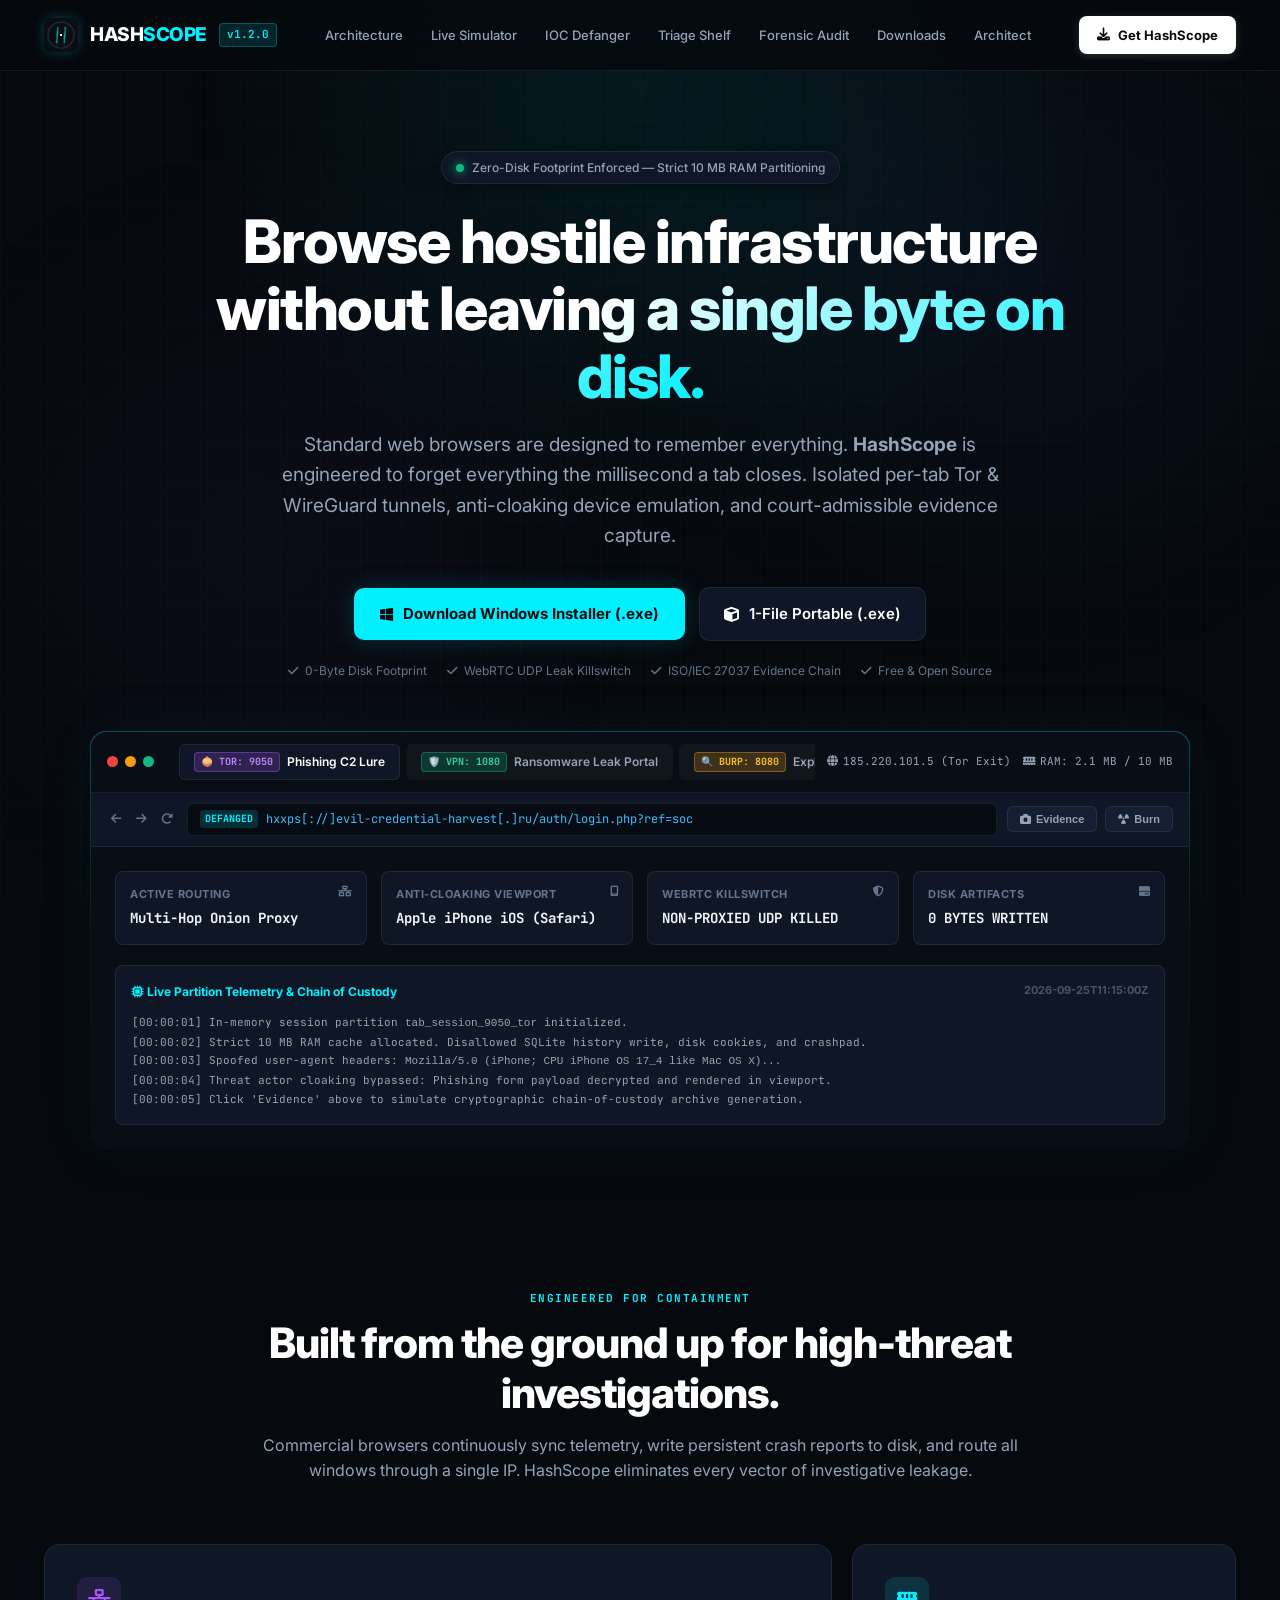
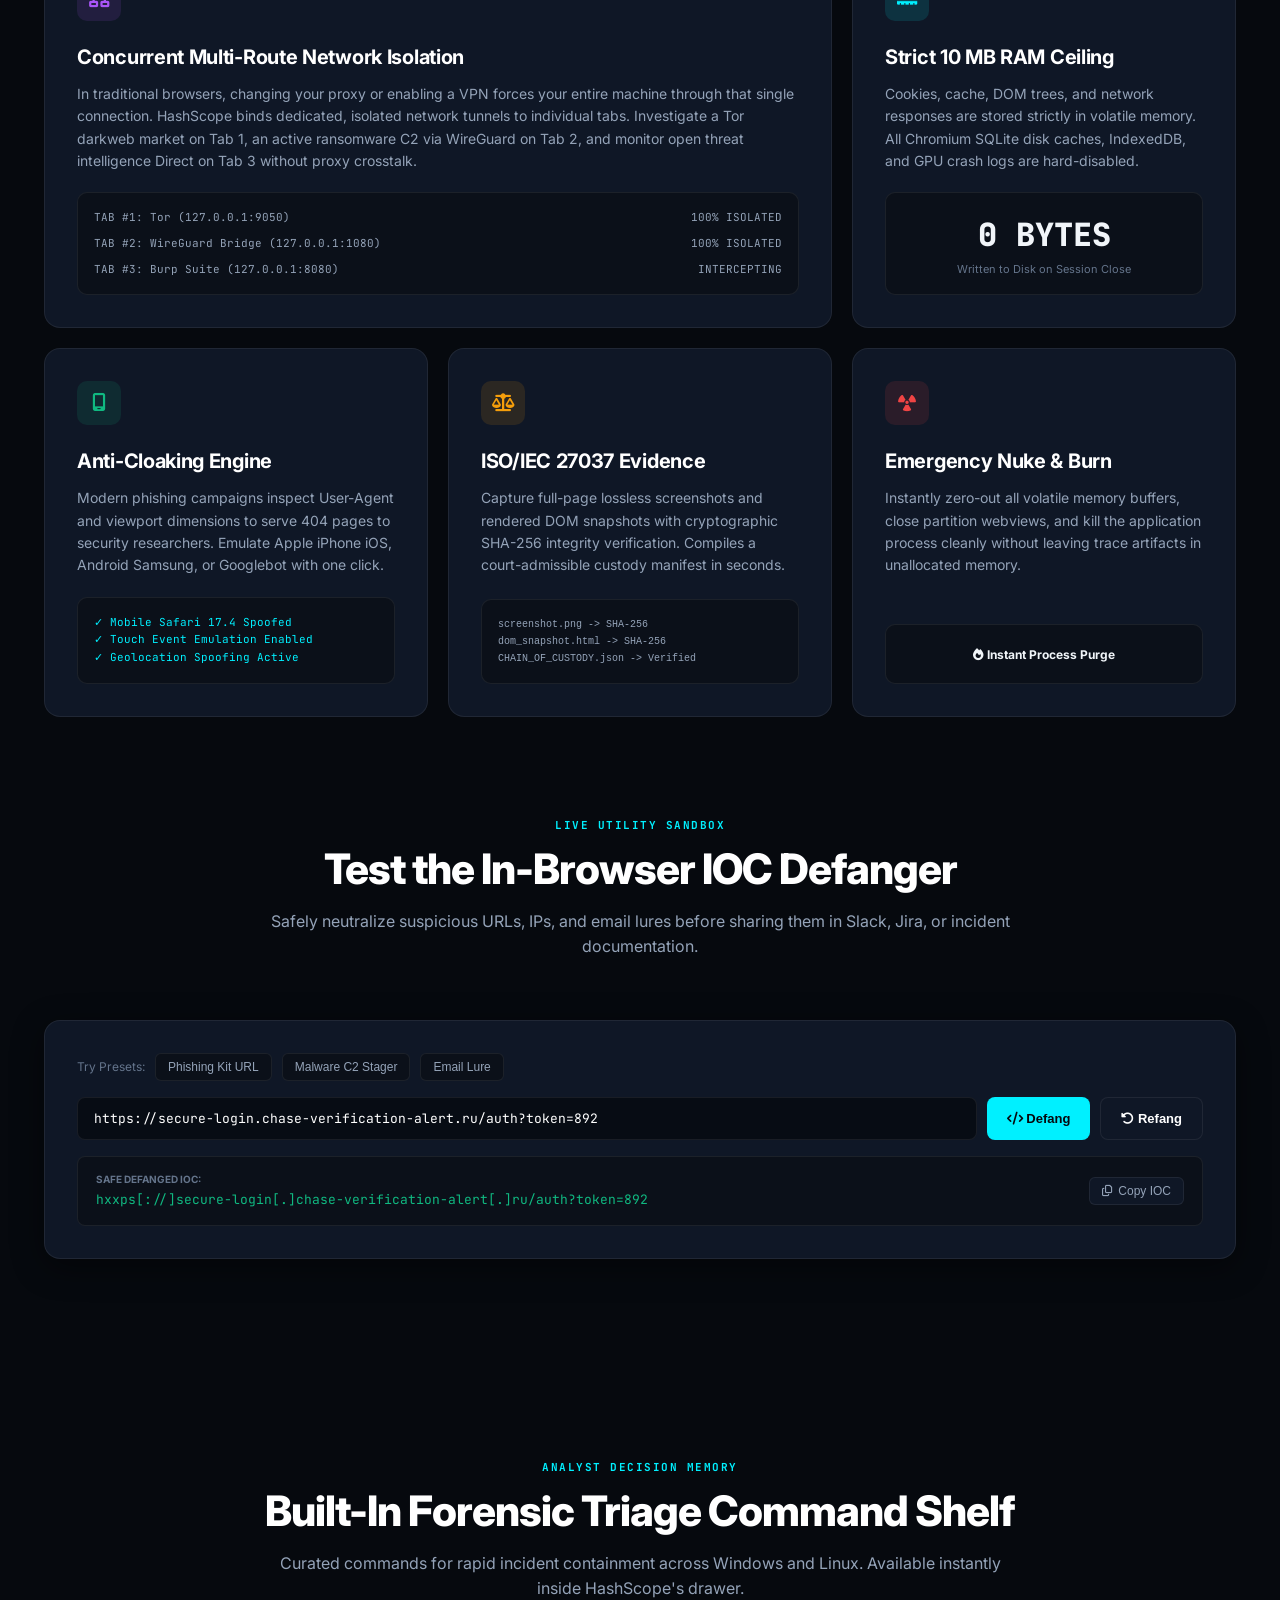
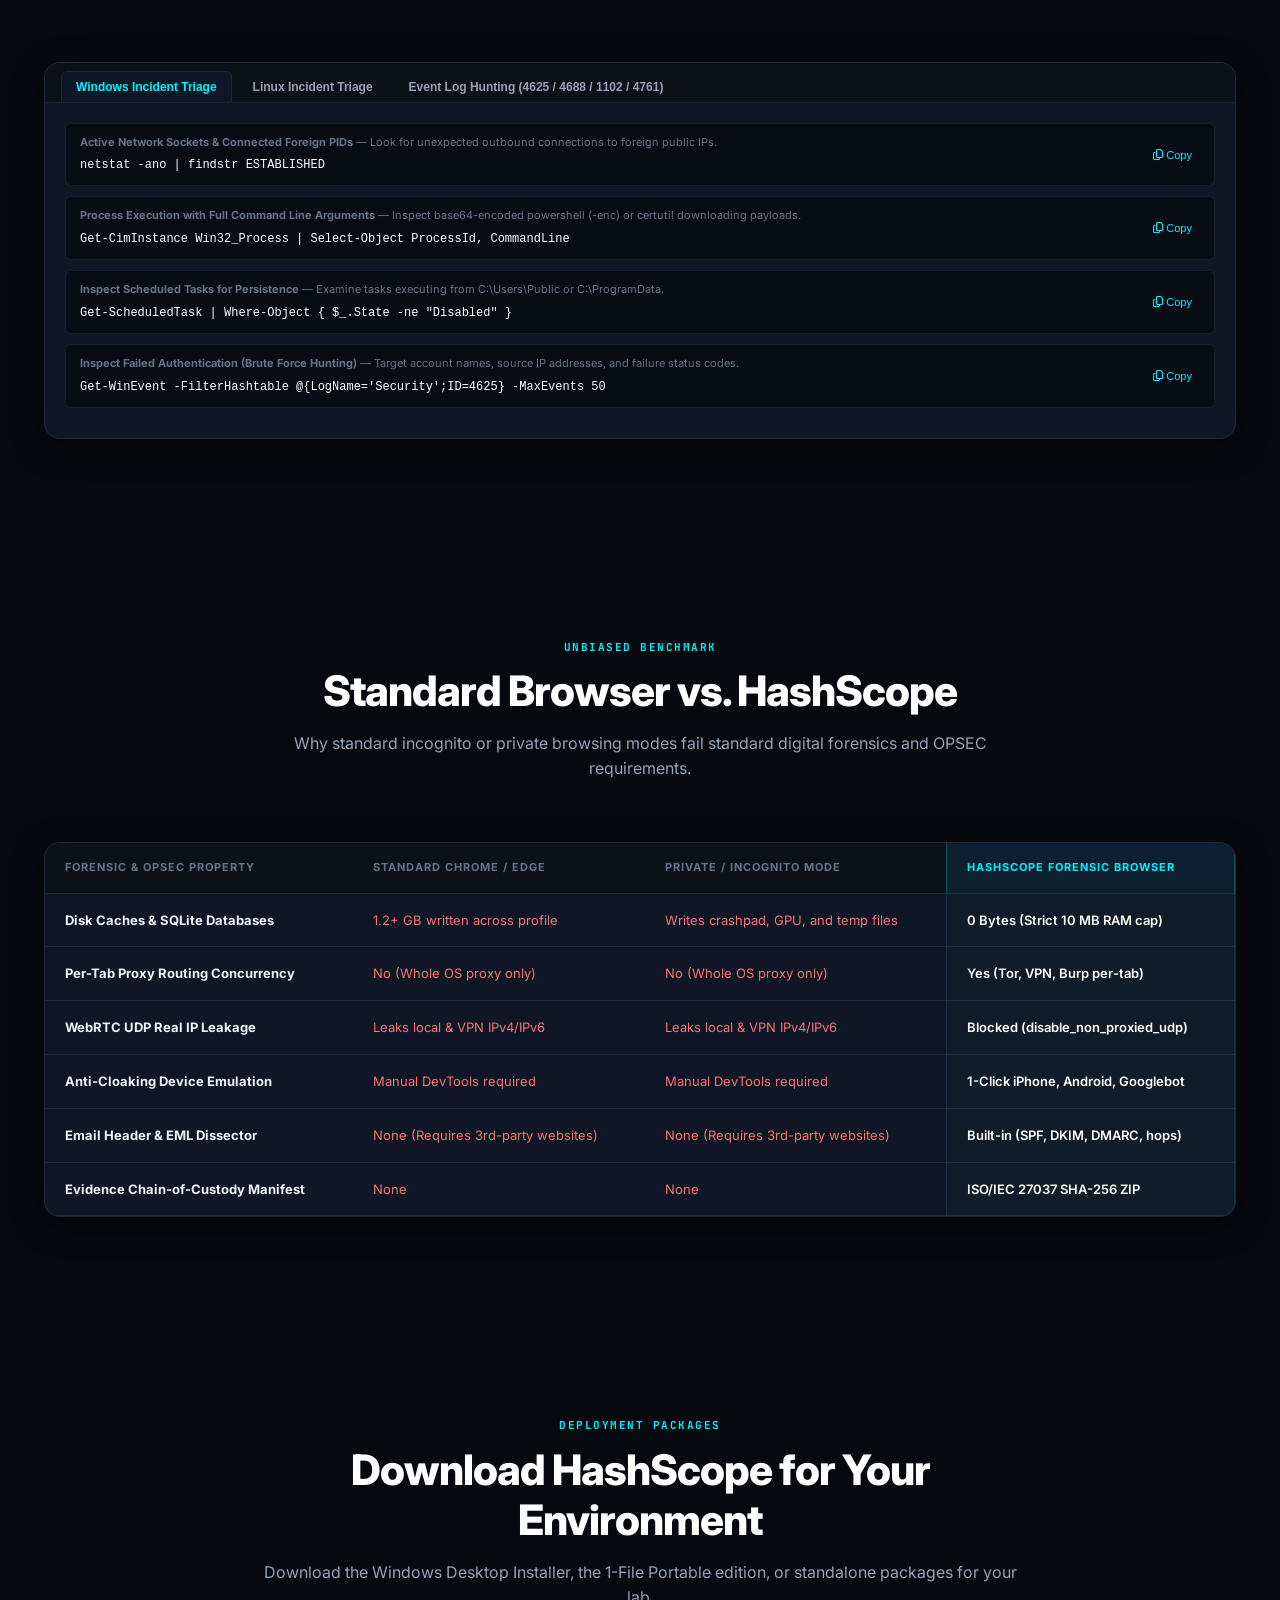
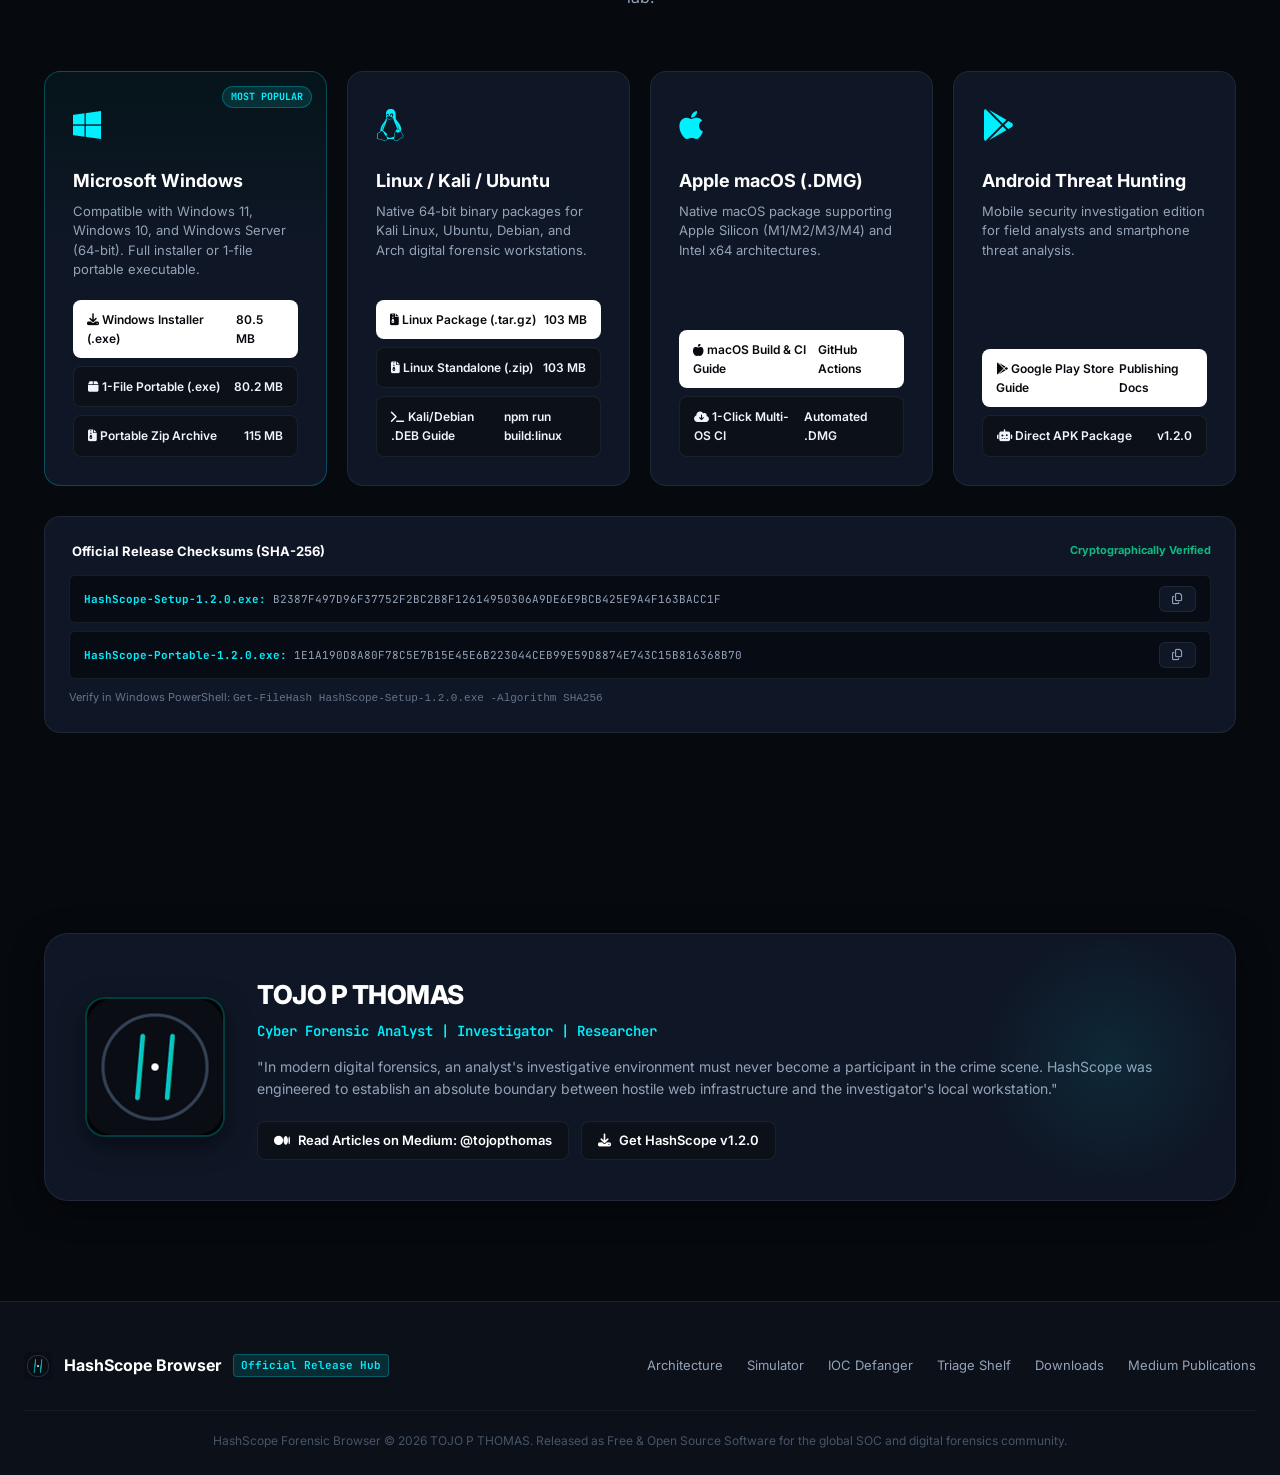
==== index.html @ f2cfd641 "Deploy HashScope Official Website" ====
<!DOCTYPE html>
<html lang="en">
<head>
  <meta charset="UTF-8">
  <meta name="viewport" content="width=device-width, initial-scale=1.0">
  <title>HashScope | Ephemeral, Per-Tab Isolated Threat Hunting Browser</title>
  <meta name="description" content="HashScope is a zero-trace, per-tab isolated forensic web browser engineered for SOC threat hunters, incident responders, and cyber analysts. Architected by TOJO P THOMAS.">
  <link rel="icon" type="image/x-icon" href="assets/logo.ico">
  <link rel="stylesheet" href="style.css">
  <link rel="stylesheet" href="https://cdnjs.cloudflare.com/ajax/libs/font-awesome/6.5.1/css/all.min.css">
  <link rel="preconnect" href="https://fonts.googleapis.com">
  <link rel="preconnect" href="https://fonts.gstatic.com" crossorigin>
  <link href="https://fonts.googleapis.com/css2?family=Inter:wght@400;500;600;700;800;900&family=JetBrains+Mono:wght@400;500;700&display=swap" rel="stylesheet">
</head>
<body>

  <!-- Ambient Cyber Backdrop Elements -->
  <div class="ambient-glow"></div>
  <div class="grid-overlay"></div>

  <!-- ================= TOP NAVIGATION ================= -->
  <header class="site-nav">
    <div class="nav-container">
      <a href="#" class="brand-wrapper">
        <img src="assets/logo.png" alt="HashScope Logo" class="brand-logo-img">
        <span class="brand-name">HASH<span>SCOPE</span></span>
        <span class="brand-badge">v1.2.0</span>
      </a>

      <nav class="nav-links">
        <a href="#architecture">Architecture</a>
        <a href="#simulator">Live Simulator</a>
        <a href="#sandbox">IOC Defanger</a>
        <a href="#triage">Triage Shelf</a>
        <a href="#comparison">Forensic Audit</a>
        <a href="#download">Downloads</a>
        <a href="#creator">Architect</a>
      </nav>

      <div class="nav-actions">
        <a href="#download" class="btn-nav-download">
          <i class="fa-solid fa-download"></i> Get HashScope
        </a>
      </div>
    </div>
  </header>

  <main>
    <!-- ================= HERO SECTION ================= -->
    <section class="hero">
      <div class="hero-pill">
        <span class="pulse-dot"></span>
        <span>Zero-Disk Footprint Enforced — Strict 10 MB RAM Partitioning</span>
      </div>

      <h1 class="hero-title">
        Browse hostile infrastructure <br>
        <span class="gradient-text">without leaving a single byte on disk.</span>
      </h1>

      <p class="hero-desc">
        Standard web browsers are designed to remember everything. <strong>HashScope</strong> is engineered to forget everything the millisecond a tab closes. Isolated per-tab Tor & WireGuard tunnels, anti-cloaking device emulation, and court-admissible evidence capture.
      </p>

      <div class="hero-cta-group">
        <a href="downloads/HashScope-Setup-1.2.0.exe" class="btn-hero-primary">
          <i class="fa-brands fa-windows"></i> Download Windows Installer (.exe)
        </a>
        <a href="downloads/HashScope-Portable-1.2.0.exe" class="btn-hero-secondary">
          <i class="fa-solid fa-cube"></i> 1-File Portable (.exe)
        </a>
      </div>

      <div class="hero-trust-row">
        <div class="hero-trust-item"><i class="fa-solid fa-check text-cyan"></i> 0-Byte Disk Footprint</div>
        <div class="hero-trust-item"><i class="fa-solid fa-check text-cyan"></i> WebRTC UDP Leak Killswitch</div>
        <div class="hero-trust-item"><i class="fa-solid fa-check text-cyan"></i> ISO/IEC 27037 Evidence Chain</div>
        <div class="hero-trust-item"><i class="fa-solid fa-check text-cyan"></i> Free & Open Source</div>
      </div>

      <!-- ================= LIVE INTERACTIVE BROWSER STAGE ================= -->
      <div class="browser-stage-wrapper" id="simulator">
        <div class="browser-mock">
          <!-- Window Title Bar -->
          <div class="mock-titlebar">
            <div class="mock-window-controls">
              <span class="m-dot red"></span>
              <span class="m-dot yellow"></span>
              <span class="m-dot green"></span>
            </div>

            <!-- Tab Switcher Strip -->
            <div class="mock-tabs" id="mockTabStrip">
              <div class="mock-tab active" data-tab="tab-tor">
                <span class="mock-tab-badge tor">🧅 TOR: 9050</span>
                <span>Phishing C2 Lure</span>
              </div>
              <div class="mock-tab" data-tab="tab-vpn">
                <span class="mock-tab-badge vpn">🛡️ VPN: 1080</span>
                <span>Ransomware Leak Portal</span>
              </div>
              <div class="mock-tab" data-tab="tab-burp">
                <span class="mock-tab-badge burp">🔍 BURP: 8080</span>
                <span>Exploit Kit Intercept</span>
              </div>
              <div class="mock-tab" data-tab="tab-direct">
                <span class="mock-tab-badge direct">⚡ DIRECT</span>
                <span>OSINT Triangulation</span>
              </div>
            </div>

            <!-- Header Telemetry Indicators -->
            <div class="mock-telemetry">
              <span class="telemetry-item" id="mockIpDisplay"><i class="fa-solid fa-globe text-cyan"></i> 185.220.101.5 (Tor Exit)</span>
              <span class="telemetry-item"><i class="fa-solid fa-memory text-emerald"></i> RAM: 2.1 MB / 10 MB</span>
            </div>
          </div>

          <!-- Omnibar & Forensic Controls -->
          <div class="mock-omnibar-row">
            <div style="display:flex; gap:6px;">
              <button class="mock-nav-btn"><i class="fa-solid fa-arrow-left"></i></button>
              <button class="mock-nav-btn"><i class="fa-solid fa-arrow-right"></i></button>
              <button class="mock-nav-btn"><i class="fa-solid fa-rotate-right"></i></button>
            </div>

            <div class="mock-omnibar">
              <span class="mock-defang-tag" id="mockDefangBadge">DEFANGED</span>
              <span class="mock-url-text" id="mockOmnibarUrl">hxxps[://]evil-credential-harvest[.]ru/auth/login.php?ref=soc</span>
            </div>

            <div class="mock-actions">
              <button class="btn-mock-action" id="btnSimulateEvidence">
                <i class="fa-solid fa-camera text-cyan"></i> Evidence
              </button>
              <button class="btn-mock-action text-red">
                <i class="fa-solid fa-radiation"></i> Burn
              </button>
            </div>
          </div>

          <!-- Viewport Area -->
          <div class="mock-viewport">
            <div class="mock-grid-status">
              <div class="mock-status-box">
                <div class="mock-status-label"><span>Active Routing</span><i class="fa-solid fa-network-wired text-cyan"></i></div>
                <div class="mock-status-val text-purple" id="mockRouteVal">Multi-Hop Onion Proxy</div>
              </div>
              <div class="mock-status-box">
                <div class="mock-status-label"><span>Anti-Cloaking Viewport</span><i class="fa-solid fa-mobile-screen text-cyan"></i></div>
                <div class="mock-status-val text-cyan" id="mockUaVal">Apple iPhone iOS (Safari)</div>
              </div>
              <div class="mock-status-box">
                <div class="mock-status-label"><span>WebRTC Killswitch</span><i class="fa-solid fa-shield-halved text-emerald"></i></div>
                <div class="mock-status-val text-emerald">NON-PROXIED UDP KILLED</div>
              </div>
              <div class="mock-status-box">
                <div class="mock-status-label"><span>Disk Artifacts</span><i class="fa-solid fa-hard-drive text-emerald"></i></div>
                <div class="mock-status-val text-emerald">0 BYTES WRITTEN</div>
              </div>
            </div>

            <!-- Dynamic Investigation Intel Preview -->
            <div class="mock-intel-shelf">
              <div class="mock-intel-header">
                <span><i class="fa-solid fa-microchip"></i> Live Partition Telemetry & Chain of Custody</span>
                <span class="mono" style="font-size:11px; color:var(--text-dim);" id="mockTimestampUtc">2026-09-25T11:15:00Z</span>
              </div>
              <div class="mock-intel-log" id="mockIntelLog">
                [00:00:01] In-memory session partition <code>tab_session_9050_tor</code> initialized.<br>
                [00:00:02] Strict 10 MB RAM cache allocated. Disallowed SQLite history write, disk cookies, and crashpad.<br>
                [00:00:03] Spoofed user-agent headers: <code>Mozilla/5.0 (iPhone; CPU iPhone OS 17_4 like Mac OS X)...</code><br>
                [00:00:04] Threat actor cloaking bypassed: Phishing form payload decrypted and rendered in viewport.<br>
                [00:00:05] Click 'Evidence' above to simulate cryptographic chain-of-custody archive generation.
              </div>
            </div>
          </div>
        </div>
      </div>
    </section>

    <!-- ================= BENTO GRID ARCHITECTURE ================= -->
    <section class="section" id="architecture">
      <div class="section-head">
        <span class="section-tag">ENGINEERED FOR CONTAINMENT</span>
        <h2 class="section-title">Built from the ground up for high-threat investigations.</h2>
        <p class="section-subtitle">
          Commercial browsers continuously sync telemetry, write persistent crash reports to disk, and route all windows through a single IP. HashScope eliminates every vector of investigative leakage.
        </p>
      </div>

      <div class="bento-grid">
        <!-- Bento 1: Per-Tab Isolation (8 cols) -->
        <div class="bento-card bento-col-8">
          <div>
            <div class="bento-icon purple"><i class="fa-solid fa-network-wired"></i></div>
            <h3>Concurrent Multi-Route Network Isolation</h3>
            <p>
              In traditional browsers, changing your proxy or enabling a VPN forces your entire machine through that single connection. HashScope binds dedicated, isolated network tunnels to individual tabs. Investigate a Tor darkweb market on Tab 1, an active ransomware C2 via WireGuard on Tab 2, and monitor open threat intelligence Direct on Tab 3 without proxy crosstalk.
            </p>
          </div>
          <div class="bento-visual">
            <div style="display:flex; justify-content:space-between; font-size:11px; font-family:var(--font-mono); color:var(--text-secondary); margin-bottom:8px;">
              <span>TAB #1: Tor (127.0.0.1:9050)</span>
              <span class="text-purple">100% ISOLATED</span>
            </div>
            <div style="display:flex; justify-content:space-between; font-size:11px; font-family:var(--font-mono); color:var(--text-secondary); margin-bottom:8px;">
              <span>TAB #2: WireGuard Bridge (127.0.0.1:1080)</span>
              <span class="text-emerald">100% ISOLATED</span>
            </div>
            <div style="display:flex; justify-content:space-between; font-size:11px; font-family:var(--font-mono); color:var(--text-secondary);">
              <span>TAB #3: Burp Suite (127.0.0.1:8080)</span>
              <span class="text-amber">INTERCEPTING</span>
            </div>
          </div>
        </div>

        <!-- Bento 2: 0-Byte Footprint (4 cols) -->
        <div class="bento-card bento-col-4">
          <div>
            <div class="bento-icon cyan"><i class="fa-solid fa-memory"></i></div>
            <h3>Strict 10 MB RAM Ceiling</h3>
            <p>
              Cookies, cache, DOM trees, and network responses are stored strictly in volatile memory. All Chromium SQLite disk caches, IndexedDB, and GPU crash logs are hard-disabled.
            </p>
          </div>
          <div class="bento-visual" style="text-align:center;">
            <div class="text-cyan" style="font-size:32px; font-weight:900; font-family:var(--font-mono);">0 BYTES</div>
            <div style="font-size:11px; color:var(--text-muted);">Written to Disk on Session Close</div>
          </div>
        </div>

        <!-- Bento 3: Anti-Cloaking Engine (4 cols) -->
        <div class="bento-card bento-col-4">
          <div>
            <div class="bento-icon emerald"><i class="fa-solid fa-mobile-screen"></i></div>
            <h3>Anti-Cloaking Engine</h3>
            <p>
              Modern phishing campaigns inspect User-Agent and viewport dimensions to serve 404 pages to security researchers. Emulate Apple iPhone iOS, Android Samsung, or Googlebot with one click.
            </p>
          </div>
          <div class="bento-visual">
            <div style="font-size:11px; font-family:var(--font-mono); color:var(--cyan); line-height:1.6;">
              ✓ Mobile Safari 17.4 Spoofed<br>
              ✓ Touch Event Emulation Enabled<br>
              ✓ Geolocation Spoofing Active
            </div>
          </div>
        </div>

        <!-- Bento 4: Evidence & Chain of Custody (4 cols) -->
        <div class="bento-card bento-col-4">
          <div>
            <div class="bento-icon amber"><i class="fa-solid fa-scale-balanced"></i></div>
            <h3>ISO/IEC 27037 Evidence</h3>
            <p>
              Capture full-page lossless screenshots and rendered DOM snapshots with cryptographic SHA-256 integrity verification. Compiles a court-admissible custody manifest in seconds.
            </p>
          </div>
          <div class="bento-visual">
            <div style="font-size:10px; font-family:var(--font-mono); color:var(--text-secondary);">
              <code>screenshot.png -> SHA-256</code><br>
              <code>dom_snapshot.html -> SHA-256</code><br>
              <code>CHAIN_OF_CUSTODY.json -> Verified</code>
            </div>
          </div>
        </div>

        <!-- Bento 5: Emergency Burn (4 cols) -->
        <div class="bento-card bento-col-4">
          <div>
            <div class="bento-icon crimson"><i class="fa-solid fa-radiation"></i></div>
            <h3>Emergency Nuke & Burn</h3>
            <p>
              Instantly zero-out all volatile memory buffers, close partition webviews, and kill the application process cleanly without leaving trace artifacts in unallocated memory.
            </p>
          </div>
          <div class="bento-visual" style="text-align:center;">
            <span class="mono text-red" style="font-size:12px; font-weight:700;"><i class="fa-solid fa-fire"></i> Instant Process Purge</span>
          </div>
        </div>
      </div>
    </section>

    <!-- ================= INTERACTIVE IOC DEFANGER SANDBOX ================= -->
    <section class="section" id="sandbox" style="padding-top:0;">
      <div class="section-head">
        <span class="section-tag">LIVE UTILITY SANDBOX</span>
        <h2 class="section-title">Test the In-Browser IOC Defanger</h2>
        <p class="section-subtitle">
          Safely neutralize suspicious URLs, IPs, and email lures before sharing them in Slack, Jira, or incident documentation.
        </p>
      </div>

      <div class="sandbox-card">
        <div class="sandbox-presets">
          <span style="font-size:12px; color:var(--text-muted); align-self:center;">Try Presets:</span>
          <button class="btn-preset" data-sample="https://secure-login.chase-verification-alert.ru/auth?token=892">Phishing Kit URL</button>
          <button class="btn-preset" data-sample="http://185.220.101.5:8080/stage2_payload.exe">Malware C2 Stager</button>
          <button class="btn-preset" data-sample="admin@compromised-host-mail.com">Email Lure</button>
        </div>

        <div class="sandbox-input-box">
          <input type="text" class="sandbox-input" id="sandboxInput" value="https://secure-login.chase-verification-alert.ru/auth?token=892" placeholder="Paste malicious URL or IP address...">
          <button class="btn-sandbox-run" id="btnRunDefang"><i class="fa-solid fa-code"></i> Defang</button>
          <button class="btn-sandbox-run" id="btnRunRefang" style="background:var(--bg-card); color:#fff; border:1px solid var(--border-subtle);"><i class="fa-solid fa-rotate-left"></i> Refang</button>
        </div>

        <div class="sandbox-output-box">
          <div>
            <div style="font-size:10px; text-transform:uppercase; color:var(--text-muted); margin-bottom:3px; font-weight:700;">Safe Defanged IOC:</div>
            <div class="sandbox-output-text" id="sandboxOutput">hxxps[://]secure-login[.]chase-verification-alert[.]ru/auth?token=892</div>
          </div>
          <button class="btn-copy-sandbox" id="btnCopySandbox">
            <i class="fa-regular fa-copy"></i> Copy IOC
          </button>
        </div>
      </div>
    </section>

    <!-- ================= INTERACTIVE FORENSIC TRIAGE SHELF ================= -->
    <section class="section" id="triage">
      <div class="section-head">
        <span class="section-tag">ANALYST DECISION MEMORY</span>
        <h2 class="section-title">Built-In Forensic Triage Command Shelf</h2>
        <p class="section-subtitle">
          Curated commands for rapid incident containment across Windows and Linux. Available instantly inside HashScope's drawer.
        </p>
      </div>

      <div class="terminal-card">
        <div class="terminal-tabs">
          <button class="t-tab-btn active" data-cmdset="windows">Windows Incident Triage</button>
          <button class="t-tab-btn" data-cmdset="linux">Linux Incident Triage</button>
          <button class="t-tab-btn" data-cmdset="eventlog">Event Log Hunting (4625 / 4688 / 1102 / 4761)</button>
        </div>

        <div class="terminal-body" id="triageCommandsList">
          <!-- Rendered dynamically via JavaScript -->
        </div>
      </div>
    </section>

    <!-- ================= FORENSIC COMPARISON MATRIX ================= -->
    <section class="section" id="comparison">
      <div class="section-head">
        <span class="section-tag">UNBIASED BENCHMARK</span>
        <h2 class="section-title">Standard Browser vs. HashScope</h2>
        <p class="section-subtitle">
          Why standard incognito or private browsing modes fail standard digital forensics and OPSEC requirements.
        </p>
      </div>

      <div class="table-wrapper">
        <table class="compare-table">
          <thead>
            <tr>
              <th>Forensic & OPSEC Property</th>
              <th>Standard Chrome / Edge</th>
              <th>Private / Incognito Mode</th>
              <th class="col-highlight">HashScope Forensic Browser</th>
            </tr>
          </thead>
          <tbody>
            <tr>
              <td><strong>Disk Caches & SQLite Databases</strong></td>
              <td class="text-bad">1.2+ GB written across profile</td>
              <td class="text-bad">Writes crashpad, GPU, and temp files</td>
              <td class="col-highlight text-good">0 Bytes (Strict 10 MB RAM cap)</td>
            </tr>
            <tr>
              <td><strong>Per-Tab Proxy Routing Concurrency</strong></td>
              <td class="text-bad">No (Whole OS proxy only)</td>
              <td class="text-bad">No (Whole OS proxy only)</td>
              <td class="col-highlight text-good">Yes (Tor, VPN, Burp per-tab)</td>
            </tr>
            <tr>
              <td><strong>WebRTC UDP Real IP Leakage</strong></td>
              <td class="text-bad">Leaks local & VPN IPv4/IPv6</td>
              <td class="text-bad">Leaks local & VPN IPv4/IPv6</td>
              <td class="col-highlight text-good">Blocked (disable_non_proxied_udp)</td>
            </tr>
            <tr>
              <td><strong>Anti-Cloaking Device Emulation</strong></td>
              <td class="text-bad">Manual DevTools required</td>
              <td class="text-bad">Manual DevTools required</td>
              <td class="col-highlight text-good">1-Click iPhone, Android, Googlebot</td>
            </tr>
            <tr>
              <td><strong>Email Header & EML Dissector</strong></td>
              <td class="text-bad">None (Requires 3rd-party websites)</td>
              <td class="text-bad">None (Requires 3rd-party websites)</td>
              <td class="col-highlight text-good">Built-in (SPF, DKIM, DMARC, hops)</td>
            </tr>
            <tr>
              <td><strong>Evidence Chain-of-Custody Manifest</strong></td>
              <td class="text-bad">None</td>
              <td class="text-bad">None</td>
              <td class="col-highlight text-good">ISO/IEC 27037 SHA-256 ZIP</td>
            </tr>
          </tbody>
        </table>
      </div>
    </section>

    <!-- ================= DOWNLOAD HUB ================= -->
    <section class="section" id="download">
      <div class="section-head">
        <span class="section-tag">DEPLOYMENT PACKAGES</span>
        <h2 class="section-title">Download HashScope for Your Environment</h2>
        <p class="section-subtitle">
          Download the Windows Desktop Installer, the 1-File Portable edition, or standalone packages for your lab.
        </p>
      </div>

      <div class="downloads-grid">
        <!-- Windows Package -->
        <div class="dl-card highlight">
          <span class="dl-tag-featured">MOST POPULAR</span>
          <div class="dl-icon"><i class="fa-brands fa-windows"></i></div>
          <h3>Microsoft Windows</h3>
          <p>Compatible with Windows 11, Windows 10, and Windows Server (64-bit). Full installer or 1-file portable executable.</p>
          <div class="dl-btn-stack">
            <a href="downloads/HashScope-Setup-1.2.0.exe" class="btn-dl-item primary">
              <span><i class="fa-solid fa-download"></i> Windows Installer (.exe)</span>
              <span class="mono">80.5 MB</span>
            </a>
            <a href="downloads/HashScope-Portable-1.2.0.exe" class="btn-dl-item secondary">
              <span><i class="fa-solid fa-box"></i> 1-File Portable (.exe)</span>
              <span class="mono">80.2 MB</span>
            </a>
            <a href="downloads/HashScope-Portable-1.2.0.zip" class="btn-dl-item secondary">
              <span><i class="fa-solid fa-file-zipper"></i> Portable Zip Archive</span>
              <span class="mono">115 MB</span>
            </a>
          </div>
        </div>

        <!-- Linux / Kali Package -->
        <div class="dl-card">
          <div class="dl-icon"><i class="fa-brands fa-linux"></i></div>
          <h3>Linux / Kali / Ubuntu</h3>
          <p>Native 64-bit binary packages for Kali Linux, Ubuntu, Debian, and Arch digital forensic workstations.</p>
          <div class="dl-btn-stack">
            <a href="downloads/hashscope-1.2.0.tar.gz" class="btn-dl-item primary">
              <span><i class="fa-solid fa-file-archive"></i> Linux Package (.tar.gz)</span>
              <span class="mono">103 MB</span>
            </a>
            <a href="downloads/hashscope-1.2.0.zip" class="btn-dl-item secondary">
              <span><i class="fa-solid fa-file-zipper"></i> Linux Standalone (.zip)</span>
              <span class="mono">103 MB</span>
            </a>
            <a href="downloads/linux-guide.md" class="btn-dl-item secondary">
              <span><i class="fa-solid fa-terminal"></i> Kali/Debian .DEB Guide</span>
              <span class="mono">npm run build:linux</span>
            </a>
          </div>
        </div>

        <!-- macOS Package -->
        <div class="dl-card">
          <div class="dl-icon"><i class="fa-brands fa-apple"></i></div>
          <h3>Apple macOS (.DMG)</h3>
          <p>Native macOS package supporting Apple Silicon (M1/M2/M3/M4) and Intel x64 architectures.</p>
          <div class="dl-btn-stack">
            <a href="downloads/mac-build-guide.md" class="btn-dl-item primary">
              <span><i class="fa-solid fa-apple-whole"></i> macOS Build & CI Guide</span>
              <span class="mono">GitHub Actions</span>
            </a>
            <a href="#github-ci" class="btn-dl-item secondary">
              <span><i class="fa-solid fa-cloud-arrow-down"></i> 1-Click Multi-OS CI</span>
              <span class="mono">Automated .DMG</span>
            </a>
          </div>
        </div>

        <!-- Android Play Store Package -->
        <div class="dl-card">
          <div class="dl-icon"><i class="fa-brands fa-google-play"></i></div>
          <h3>Android Threat Hunting</h3>
          <p>Mobile security investigation edition for field analysts and smartphone threat analysis.</p>
          <div class="dl-btn-stack">
            <a href="playstore-publishing-guide.md" class="btn-dl-item primary">
              <span><i class="fa-brands fa-google-play"></i> Google Play Store Guide</span>
              <span class="mono">Publishing Docs</span>
            </a>
            <a href="downloads/HashScope-Mobile.apk" class="btn-dl-item secondary">
              <span><i class="fa-solid fa-robot"></i> Direct APK Package</span>
              <span class="mono">v1.2.0</span>
            </a>
          </div>
        </div>
      </div>

      <!-- Cryptographic Checksum Card -->
      <div class="checksum-card">
        <div class="checksum-header">
          <span><i class="fa-solid fa-shield-check text-cyan"></i> Official Release Checksums (SHA-256)</span>
          <span class="mono" style="font-size:11px; color:var(--emerald);">Cryptographically Verified</span>
        </div>
        <div class="checksum-row">
          <div>
            <strong>HashScope-Setup-1.2.0.exe:</strong>
            <span class="checksum-val">B2387F497D96F37752F2BC2B8F12614950306A9DE6E9BCB425E9A4F163BACC1F</span>
          </div>
          <button class="btn-copy-sandbox btn-copy-hash-val" data-val="B2387F497D96F37752F2BC2B8F12614950306A9DE6E9BCB425E9A4F163BACC1F"><i class="fa-regular fa-copy"></i></button>
        </div>
        <div class="checksum-row">
          <div>
            <strong>HashScope-Portable-1.2.0.exe:</strong>
            <span class="checksum-val">1E1A190D8A80F78C5E7B15E45E6B223044CEB99E59D8874E743C15B816368B70</span>
          </div>
          <button class="btn-copy-sandbox btn-copy-hash-val" data-val="1E1A190D8A80F78C5E7B15E45E6B223044CEB99E59D8874E743C15B816368B70"><i class="fa-regular fa-copy"></i></button>
        </div>
        <div style="font-size:11px; color:var(--text-muted); margin-top:10px;">
          Verify in Windows PowerShell: <code>Get-FileHash HashScope-Setup-1.2.0.exe -Algorithm SHA256</code>
        </div>
      </div>
    </section>

    <!-- ================= ARCHITECT & RESEARCHER PROFILE ================= -->
    <section class="section" id="creator">
      <div class="creator-card">
        <div class="creator-img-wrap">
          <img src="assets/logo-256.png" alt="TOJO P THOMAS">
        </div>
        <div class="creator-details">
          <h2>TOJO P THOMAS</h2>
          <div class="creator-role">Cyber Forensic Analyst | Investigator | Researcher</div>
          <p class="creator-bio">
            "In modern digital forensics, an analyst's investigative environment must never become a participant in the crime scene. HashScope was engineered to establish an absolute boundary between hostile web infrastructure and the investigator's local workstation."
          </p>
          <div class="creator-links-row">
            <a href="https://medium.com/@tojopthomas" target="_blank" class="btn-creator-link">
              <i class="fa-brands fa-medium"></i> Read Articles on Medium: @tojopthomas
            </a>
            <a href="#download" class="btn-creator-link">
              <i class="fa-solid fa-download"></i> Get HashScope v1.2.0
            </a>
          </div>
        </div>
      </div>
    </section>
  </main>

  <!-- ================= SITE FOOTER ================= -->
  <footer class="site-footer">
    <div class="footer-container">
      <div class="footer-brand">
        <img src="assets/logo.png" alt="HashScope Logo" style="width:28px; height:28px;">
        <span style="font-weight:700; color:#fff;">HashScope Browser</span>
        <span class="brand-badge">Official Release Hub</span>
      </div>

      <div class="footer-links">
        <a href="#architecture">Architecture</a>
        <a href="#simulator">Simulator</a>
        <a href="#sandbox">IOC Defanger</a>
        <a href="#triage">Triage Shelf</a>
        <a href="#download">Downloads</a>
        <a href="https://medium.com/@tojopthomas" target="_blank">Medium Publications</a>
      </div>
    </div>

    <div class="footer-bottom">
      HashScope Forensic Browser © 2026 TOJO P THOMAS. Released as Free & Open Source Software for the global SOC and digital forensics community.
    </div>
  </footer>

  <!-- ================= INTERACTIVE SCRIPT ================= -->
  <script>
    // 1. Live Interactive Browser Simulator Logic
    const tabData = {
      'tab-tor': {
        route: 'Multi-Hop Onion Proxy (9050)',
        routeColor: '#c084fc',
        ua: 'Apple iPhone iOS (Safari)',
        ip: '185.220.101.5 (Tor Exit Germany)',
        url: 'hxxps[://]evil-credential-harvest[.]ru/auth/login.php?ref=soc',
        log: '[00:00:01] SOCKS5 Tor stream active on port 9050.<br>[00:00:02] Spoofed user-agent headers: iOS Safari 17.4.<br>[00:00:03] Phishing credential harvest form intercepted and defanged.<br>[00:00:04] 0 bytes written to disk.'
      },
      'tab-vpn': {
        route: 'WireGuard Tunnel Bridge (1080)',
        routeColor: '#34d399',
        ua: 'Android Samsung S24 (Chrome)',
        ip: '194.26.29.112 (Stockholm Tunnel)',
        url: 'hxxps[://]lockbit-leak-portal[.]su/files/victim-dump.tar',
        log: '[00:00:01] User-space WireGuard proxy tunnel active on 127.0.0.1:1080.<br>[00:00:02] Entire host OS network untouched; only this tab routes via VPN.<br>[00:00:03] RFC 8828 WebRTC killswitch enforced.<br>[00:00:04] Zero trace footprint active.'
      },
      'tab-burp': {
        route: 'Burp Suite Proxy (8080)',
        routeColor: '#fbbf24',
        ua: 'Googlebot Crawler 2.1',
        ip: '127.0.0.1:8080 (Local Intercept)',
        url: 'hxxp[://]exploit-kit-gate[.]net/payload.js',
        log: '[00:00:01] Upstream proxy redirected to 127.0.0.1:8080.<br>[00:00:02] JavaScript execution frozen to safely capture de-obfuscated stager.<br>[00:00:03] Intercepted 3 HTTP POST beacons to C2 domain.<br>[00:00:04] Ready for evidence export.'
      },
      'tab-direct': {
        route: 'Direct ISP (Host Adapter)',
        routeColor: '#38bdf8',
        ua: 'Clean Forensic Chromium (x64)',
        ip: '116.68.96.9 (Host IP Verified)',
        url: 'https://virustotal.com/gui/domain/evil-credential-harvest.ru',
        log: '[00:00:01] Direct ISP network adapter attached.<br>[00:00:02] DNS-over-HTTPS (DoH) resolved via Cloudflare 1.1.1.1.<br>[00:00:03] Passive OSINT WHOIS and SSL certificate fingerprints evaluated.<br>[00:00:04] Ready for analyst pivoting.'
      }
    };

    document.querySelectorAll('.mock-tab').forEach(tab => {
      tab.addEventListener('click', () => {
        document.querySelectorAll('.mock-tab').forEach(t => t.classList.remove('active'));
        tab.classList.add('active');
        const key = tab.dataset.tab;
        const d = tabData[key];
        if (d) {
          document.getElementById('mockRouteVal').textContent = d.route;
          document.getElementById('mockRouteVal').style.color = d.routeColor;
          document.getElementById('mockUaVal').textContent = d.ua;
          document.getElementById('mockIpDisplay').innerHTML = `<i class="fa-solid fa-globe text-cyan"></i> ${d.ip}`;
          document.getElementById('mockOmnibarUrl').textContent = d.url;
          document.getElementById('mockIntelLog').innerHTML = d.log;
        }
      });
    });

    // Simulate Evidence Generation
    const btnSimulateEvidence = document.getElementById('btnSimulateEvidence');
    if (btnSimulateEvidence) {
      btnSimulateEvidence.addEventListener('click', () => {
        btnSimulateEvidence.innerHTML = '<i class="fa-solid fa-spinner fa-spin"></i> Hashing...';
        setTimeout(() => {
          btnSimulateEvidence.innerHTML = '<i class="fa-solid fa-check text-green"></i> Captured!';
          document.getElementById('mockIntelLog').innerHTML = `
            <span style="color:var(--emerald); font-weight:700;">[EVIDENCE ARCHIVE GENERATED (ISO/IEC 27037)]</span><br>
            ✓ Lossless Screenshot SHA-256: <code>a8f4c28e932b1...</code><br>
            ✓ Rendered DOM SHA-256: <code>e3b0c44298fc1c...</code><br>
            ✓ Evidence ZIP Package SHA-256: <code>719b22a0df82...</code><br>
            ✓ Immutable Chain-of-Custody Manifest created in 100% volatile memory.
          `;
          setTimeout(() => {
            btnSimulateEvidence.innerHTML = '<i class="fa-solid fa-camera text-cyan"></i> Evidence';
          }, 3000);
        }, 500);
      });
    }

    // 2. IOC Defanger Sandbox Logic
    function defang(str) {
      return str
        .replace(/^https?:\/\//i, (m) => m.toLowerCase().startsWith('https') ? 'hxxps[://]' : 'hxxp[://]')
        .replace(/\./g, '[.]')
        .replace(/@/g, '[@]');
    }

    function refang(str) {
      return str
        .replace(/hxxps\[:\/\/\]/gi, 'https://')
        .replace(/hxxp\[:\/\/\]/gi, 'http://')
        .replace(/\[\.\]/g, '.')
        .replace(/\[@\]/g, '@');
    }

    const sandboxInput = document.getElementById('sandboxInput');
    const sandboxOutput = document.getElementById('sandboxOutput');
    const btnRunDefang = document.getElementById('btnRunDefang');
    const btnRunRefang = document.getElementById('btnRunRefang');
    const btnCopySandbox = document.getElementById('btnCopySandbox');

    btnRunDefang.addEventListener('click', () => {
      sandboxOutput.textContent = defang(sandboxInput.value);
    });

    btnRunRefang.addEventListener('click', () => {
      sandboxOutput.textContent = refang(sandboxInput.value);
    });

    document.querySelectorAll('.btn-preset').forEach(btn => {
      btn.addEventListener('click', () => {
        sandboxInput.value = btn.dataset.sample;
        sandboxOutput.textContent = defang(btn.dataset.sample);
      });
    });

    btnCopySandbox.addEventListener('click', () => {
      navigator.clipboard.writeText(sandboxOutput.textContent);
      const original = btnCopySandbox.innerHTML;
      btnCopySandbox.innerHTML = '<i class="fa-solid fa-check text-green"></i> Copied!';
      setTimeout(() => { btnCopySandbox.innerHTML = original; }, 1500);
    });

    // 3. Triage Terminal Shelf Logic
    const triageData = {
      windows: [
        { desc: 'Active Network Sockets & Connected Foreign PIDs', cmd: 'netstat -ano | findstr ESTABLISHED', inspect: 'Look for unexpected outbound connections to foreign public IPs.' },
        { desc: 'Process Execution with Full Command Line Arguments', cmd: 'Get-CimInstance Win32_Process | Select-Object ProcessId, CommandLine', inspect: 'Inspect base64-encoded powershell (-enc) or certutil downloading payloads.' },
        { desc: 'Inspect Scheduled Tasks for Persistence', cmd: 'Get-ScheduledTask | Where-Object { $_.State -ne "Disabled" }', inspect: 'Examine tasks executing from C:\\Users\\Public or C:\\ProgramData.' },
        { desc: 'Inspect Failed Authentication (Brute Force Hunting)', cmd: 'Get-WinEvent -FilterHashtable @{LogName=\'Security\';ID=4625} -MaxEvents 50', inspect: 'Target account names, source IP addresses, and failure status codes.' }
      ],
      linux: [
        { desc: 'Listening Sockets with Associated Process Executables', cmd: 'ss -tulpn', inspect: 'Check for unauthorized ports bound to 0.0.0.0.' },
        { desc: 'Active Process Tree with Hierarchy & Arguments', cmd: 'ps auxf', inspect: 'Identify spawned bash reverse shells beneath web servers (www-data).' },
        { desc: 'User Crontab Persistence Audit', cmd: 'for u in $(cut -f1 -d: /etc/passwd); do crontab -u $u -l 2>/dev/null; done', inspect: 'Look for curl or python one-liners scheduled at boot or hourly.' },
        { desc: 'Recently Modified Executables in Temporary Folders', cmd: 'find /tmp /var/tmp /dev/shm -type f -mtime -3', inspect: 'Threat actors commonly drop initial stagers in world-writable paths.' }
      ],
      eventlog: [
        { desc: 'Event ID 4625 — An account failed to log on', cmd: 'Get-WinEvent -FilterHashtable @{LogName=\'Security\';ID=4625}', inspect: 'Distinguishes between bad passwords (0xC000006A) and non-existent users.' },
        { desc: 'Event ID 4688 — A new process has been created', cmd: 'Get-WinEvent -FilterHashtable @{LogName=\'Security\';ID=4688}', inspect: 'Requires Process Command Line Auditing enabled in GPO.' },
        { desc: 'Event ID 1102 — The audit log was cleared', cmd: 'Get-WinEvent -FilterHashtable @{LogName=\'Security\';ID=1102}', inspect: 'High-severity indicator of attacker anti-forensics / log tampering.' },
        { desc: 'Event ID 4761 — Account Member Added to Security Enabled Local Group', cmd: 'Get-WinEvent -FilterHashtable @{LogName=\'Security\';ID=4761}', inspect: 'Privilege escalation: inspect which user was elevated to local Administrators.' }
      ]
    };

    function renderTriageShelf(setKey) {
      const list = triageData[setKey] || [];
      const container = document.getElementById('triageCommandsList');
      let html = '';
      list.forEach(item => {
        html += `
          <div class="terminal-cmd-row">
            <div style="flex:1;">
              <div class="terminal-cmd-desc"><strong>${item.desc}</strong> — ${item.inspect}</div>
              <div class="terminal-cmd-code"><code>${item.cmd}</code></div>
            </div>
            <button class="btn-copy-cmd" data-cmd="${item.cmd}" title="Copy Command">
              <i class="fa-regular fa-copy"></i> Copy
            </button>
          </div>
        `;
      });
      container.innerHTML = html;
    }

    document.querySelectorAll('.t-tab-btn').forEach(btn => {
      btn.addEventListener('click', () => {
        document.querySelectorAll('.t-tab-btn').forEach(b => b.classList.remove('active'));
        btn.classList.add('active');
        renderTriageShelf(btn.dataset.cmdset);
      });
    });

    renderTriageShelf('windows');

    // Global Copy Handler
    document.addEventListener('click', (e) => {
      const btnCmd = e.target.closest('.btn-copy-cmd');
      if (btnCmd && btnCmd.dataset.cmd) {
        navigator.clipboard.writeText(btnCmd.dataset.cmd);
        const original = btnCmd.innerHTML;
        btnCmd.innerHTML = '<i class="fa-solid fa-check text-green"></i>';
        setTimeout(() => { btnCmd.innerHTML = original; }, 1500);
      }

      const btnHash = e.target.closest('.btn-copy-hash-val');
      if (btnHash && btnHash.dataset.val) {
        navigator.clipboard.writeText(btnHash.dataset.val);
        const original = btnHash.innerHTML;
        btnHash.innerHTML = '<i class="fa-solid fa-check text-green"></i>';
        setTimeout(() => { btnHash.innerHTML = original; }, 1500);
      }
    });
  </script>
</body>
</html>
---- style.css ----
/* ============================================================
   HashScope Browser - Modern High-End Forensic Portal
   Curated by TOJO P THOMAS | Cyber Forensic Analyst & Researcher
   ============================================================ */

:root {
  --bg-base: #06090e;
  --bg-surface: #0b1019;
  --bg-card: #0f1726;
  --bg-card-hover: #141f33;
  --bg-card-subtle: #0d1522;
  --bg-input: #070c14;

  --border-subtle: rgba(255, 255, 255, 0.07);
  --border-accent: rgba(0, 240, 255, 0.25);
  --border-glow: rgba(0, 240, 255, 0.4);

  --text-main: #f1f5f9;
  --text-secondary: #94a3b8;
  --text-muted: #64748b;
  --text-dim: #475569;

  --cyan: #00f0ff;
  --cyan-dim: rgba(0, 240, 255, 0.12);
  --blue: #3b82f6;
  --emerald: #10b981;
  --emerald-dim: rgba(16, 185, 129, 0.12);
  --amber: #f59e0b;
  --amber-dim: rgba(245, 158, 11, 0.12);
  --crimson: #ef4444;
  --crimson-dim: rgba(239, 68, 68, 0.12);
  --purple: #a855f7;
  --purple-dim: rgba(168, 85, 247, 0.12);

  --font-sans: 'Inter', -apple-system, BlinkMacSystemFont, 'Segoe UI', Roboto, sans-serif;
  --font-mono: 'JetBrains Mono', 'Fira Code', 'Consolas', monospace;

  --radius-sm: 6px;
  --radius-md: 10px;
  --radius-lg: 16px;
  --radius-xl: 24px;

  --glow-cyan: 0 0 24px rgba(0, 240, 255, 0.18);
  --glow-emerald: 0 0 24px rgba(16, 185, 129, 0.18);
  --shadow-card: 0 8px 32px rgba(0, 0, 0, 0.45);
}

* {
  margin: 0;
  padding: 0;
  box-sizing: border-box;
}

html {
  scroll-behavior: smooth;
}

body {
  font-family: var(--font-sans);
  background-color: var(--bg-base);
  color: var(--text-main);
  line-height: 1.6;
  -webkit-font-smoothing: antialiased;
  position: relative;
  overflow-x: hidden;
}

/* Ambient Cyber Mesh Gradient Background */
.ambient-glow {
  position: fixed;
  top: 0;
  left: 50%;
  transform: translateX(-50%);
  width: 100vw;
  height: 100vh;
  pointer-events: none;
  z-index: 0;
  background: 
    radial-gradient(circle at 50% 10%, rgba(0, 240, 255, 0.07) 0%, transparent 45%),
    radial-gradient(circle at 80% 30%, rgba(59, 130, 246, 0.05) 0%, transparent 35%),
    radial-gradient(circle at 20% 60%, rgba(168, 85, 247, 0.04) 0%, transparent 35%);
}

.grid-overlay {
  position: fixed;
  inset: 0;
  background-image: linear-gradient(rgba(255, 255, 255, 0.015) 1px, transparent 1px),
                    linear-gradient(90deg, rgba(255, 255, 255, 0.015) 1px, transparent 1px);
  background-size: 40px 40px;
  pointer-events: none;
  z-index: 0;
}

a {
  color: var(--cyan);
  text-decoration: none;
  transition: all 0.15s ease;
}

a:hover {
  color: #fff;
}

/* ============================================================
   TOP NAVBAR
   ============================================================ */
.site-nav {
  position: sticky;
  top: 0;
  z-index: 1000;
  backdrop-filter: blur(16px);
  -webkit-backdrop-filter: blur(16px);
  background: rgba(6, 9, 14, 0.82);
  border-bottom: 1px solid var(--border-subtle);
}

.nav-container {
  max-width: 1240px;
  margin: 0 auto;
  padding: 0 24px;
  height: 70px;
  display: flex;
  align-items: center;
  justify-content: space-between;
}

.brand-wrapper {
  display: flex;
  align-items: center;
  gap: 12px;
  text-decoration: none;
}

.brand-logo-img {
  width: 34px;
  height: 34px;
  border-radius: 8px;
  box-shadow: 0 0 12px rgba(0, 240, 255, 0.25);
  object-fit: contain;
}

.brand-name {
  font-size: 19px;
  font-weight: 800;
  letter-spacing: -0.5px;
  color: #ffffff;
}

.brand-name span {
  color: var(--cyan);
}

.brand-badge {
  font-family: var(--font-mono);
  font-size: 11px;
  padding: 2px 7px;
  background: var(--cyan-dim);
  border: 1px solid var(--border-accent);
  color: var(--cyan);
  border-radius: 4px;
  font-weight: 600;
}

.nav-links {
  display: flex;
  align-items: center;
  gap: 28px;
}

.nav-links a {
  font-size: 13px;
  font-weight: 500;
  color: var(--text-secondary);
  transition: color 0.15s ease;
}

.nav-links a:hover {
  color: #ffffff;
}

.nav-actions {
  display: flex;
  align-items: center;
  gap: 14px;
}

.btn-nav-download {
  display: inline-flex;
  align-items: center;
  gap: 8px;
  background: #ffffff;
  color: #06090e;
  font-size: 13px;
  font-weight: 700;
  padding: 9px 18px;
  border-radius: 8px;
  transition: all 0.2s ease;
  box-shadow: 0 2px 10px rgba(255, 255, 255, 0.15);
}

.btn-nav-download:hover {
  background: var(--cyan);
  color: #06090e;
  box-shadow: var(--glow-cyan);
  transform: translateY(-1px);
}

/* ============================================================
   HERO STAGE
   ============================================================ */
.hero {
  position: relative;
  z-index: 1;
  max-width: 1240px;
  margin: 0 auto;
  padding: 80px 24px 40px;
  text-align: center;
}

.hero-pill {
  display: inline-flex;
  align-items: center;
  gap: 8px;
  padding: 6px 14px;
  border-radius: 30px;
  background: var(--bg-card);
  border: 1px solid var(--border-subtle);
  font-size: 12px;
  font-weight: 500;
  color: var(--text-secondary);
  margin-bottom: 24px;
  box-shadow: 0 4px 12px rgba(0,0,0,0.3);
}

.pulse-dot {
  width: 8px;
  height: 8px;
  border-radius: 50%;
  background: var(--emerald);
  box-shadow: 0 0 10px var(--emerald);
}

.hero-title {
  font-size: clamp(34px, 5.5vw, 60px);
  font-weight: 800;
  letter-spacing: -1.5px;
  line-height: 1.12;
  margin-bottom: 20px;
  color: #ffffff;
  max-width: 960px;
  margin-left: auto;
  margin-right: auto;
}

.hero-title .gradient-text {
  background: linear-gradient(135deg, #ffffff 40%, var(--cyan) 100%);
  -webkit-background-clip: text;
  -webkit-text-fill-color: transparent;
}

.hero-desc {
  font-size: clamp(16px, 2vw, 19px);
  color: var(--text-secondary);
  max-width: 720px;
  margin: 0 auto 36px;
  line-height: 1.6;
}

.hero-cta-group {
  display: flex;
  align-items: center;
  justify-content: center;
  gap: 14px;
  flex-wrap: wrap;
  margin-bottom: 20px;
}

.btn-hero-primary {
  display: inline-flex;
  align-items: center;
  gap: 10px;
  background: var(--cyan);
  color: #06090e;
  font-size: 15px;
  font-weight: 700;
  padding: 14px 26px;
  border-radius: 10px;
  transition: all 0.2s ease;
  box-shadow: var(--glow-cyan);
}

.btn-hero-primary:hover {
  background: #ffffff;
  color: #06090e;
  transform: translateY(-2px);
  box-shadow: 0 8px 24px rgba(255, 255, 255, 0.2);
}

.btn-hero-secondary {
  display: inline-flex;
  align-items: center;
  gap: 10px;
  background: var(--bg-card);
  color: #ffffff;
  border: 1px solid var(--border-subtle);
  font-size: 15px;
  font-weight: 600;
  padding: 14px 24px;
  border-radius: 10px;
  transition: all 0.2s ease;
}

.btn-hero-secondary:hover {
  border-color: var(--border-accent);
  background: var(--bg-card-hover);
  color: var(--cyan);
  transform: translateY(-2px);
}

.hero-trust-row {
  display: flex;
  align-items: center;
  justify-content: center;
  gap: 20px;
  font-size: 12px;
  color: var(--text-muted);
  margin-bottom: 50px;
  flex-wrap: wrap;
}

.hero-trust-item {
  display: flex;
  align-items: center;
  gap: 6px;
}

/* ============================================================
   LIVE INTERACTIVE BROWSER SHOWCASE MOCKUP
   ============================================================ */
.browser-stage-wrapper {
  position: relative;
  max-width: 1100px;
  margin: 0 auto;
  border-radius: var(--radius-lg);
  padding: 1px;
  background: linear-gradient(180deg, rgba(0, 240, 255, 0.3) 0%, rgba(255, 255, 255, 0.05) 50%, transparent 100%);
  box-shadow: var(--shadow-card), 0 0 60px rgba(0, 240, 255, 0.07);
}

.browser-mock {
  background: var(--bg-surface);
  border-radius: var(--radius-lg);
  overflow: hidden;
  text-align: left;
}

.mock-titlebar {
  background: #090e16;
  padding: 12px 16px;
  display: flex;
  align-items: center;
  justify-content: space-between;
  border-bottom: 1px solid var(--border-subtle);
  gap: 12px;
}

.mock-window-controls {
  display: flex;
  gap: 7px;
  width: 60px;
}

.m-dot {
  width: 11px;
  height: 11px;
  border-radius: 50%;
}
.m-dot.red { background: #ef4444; }
.m-dot.yellow { background: #f59e0b; }
.m-dot.green { background: #10b981; }

.mock-tabs {
  display: flex;
  gap: 6px;
  flex: 1;
  overflow-x: auto;
}

.mock-tab {
  padding: 7px 14px;
  font-size: 12px;
  font-weight: 600;
  border-radius: 6px;
  background: rgba(255, 255, 255, 0.03);
  color: var(--text-secondary);
  border: 1px solid transparent;
  cursor: pointer;
  display: inline-flex;
  align-items: center;
  gap: 7px;
  white-space: nowrap;
  transition: all 0.15s ease;
}

.mock-tab:hover {
  background: rgba(255, 255, 255, 0.06);
  color: #fff;
}

.mock-tab.active {
  background: var(--bg-card);
  color: #fff;
  border-color: var(--border-subtle);
  box-shadow: 0 2px 8px rgba(0, 0, 0, 0.3);
}

.mock-tab-badge {
  font-family: var(--font-mono);
  font-size: 10px;
  padding: 1px 6px;
  border-radius: 4px;
  font-weight: 700;
}
.mock-tab-badge.tor { background: rgba(168, 85, 247, 0.2); color: #c084fc; border: 1px solid rgba(168, 85, 247, 0.4); }
.mock-tab-badge.vpn { background: rgba(16, 185, 129, 0.2); color: #34d399; border: 1px solid rgba(16, 185, 129, 0.4); }
.mock-tab-badge.burp { background: rgba(245, 158, 11, 0.2); color: #fbbf24; border: 1px solid rgba(245, 158, 11, 0.4); }
.mock-tab-badge.direct { background: rgba(2, 132, 199, 0.2); color: #38bdf8; border: 1px solid rgba(2, 132, 199, 0.4); }

.mock-telemetry {
  display: flex;
  align-items: center;
  gap: 12px;
  font-size: 11px;
  font-family: var(--font-mono);
  color: var(--text-secondary);
}

.telemetry-item {
  display: flex;
  align-items: center;
  gap: 5px;
}

.mock-omnibar-row {
  background: var(--bg-card);
  padding: 10px 16px;
  display: flex;
  align-items: center;
  gap: 10px;
  border-bottom: 1px solid var(--border-subtle);
}

.mock-nav-btn {
  background: transparent;
  border: none;
  color: var(--text-muted);
  font-size: 12px;
  padding: 4px;
}

.mock-omnibar {
  flex: 1;
  background: var(--bg-input);
  border: 1px solid var(--border-subtle);
  border-radius: 6px;
  padding: 6px 12px;
  display: flex;
  align-items: center;
  gap: 8px;
  font-family: var(--font-mono);
  font-size: 12px;
}

.mock-defang-tag {
  background: rgba(0, 240, 255, 0.15);
  color: var(--cyan);
  border-radius: 3px;
  padding: 1px 5px;
  font-size: 10px;
  font-weight: 700;
}

.mock-url-text {
  color: #38bdf8;
  word-break: break-all;
}

.mock-actions {
  display: flex;
  align-items: center;
  gap: 8px;
}

.btn-mock-action {
  background: var(--bg-card-hover);
  border: 1px solid var(--border-subtle);
  color: var(--text-secondary);
  font-size: 11px;
  padding: 6px 12px;
  border-radius: 6px;
  cursor: pointer;
  display: inline-flex;
  align-items: center;
  gap: 5px;
  font-weight: 600;
  transition: all 0.15s;
}

.btn-mock-action:hover {
  color: #fff;
  border-color: var(--cyan);
}

.mock-viewport {
  padding: 24px;
  background: #080d16;
  min-height: 280px;
}

.mock-grid-status {
  display: grid;
  grid-template-columns: repeat(auto-fit, minmax(220px, 1fr));
  gap: 14px;
  margin-bottom: 20px;
}

.mock-status-box {
  background: var(--bg-card);
  border: 1px solid var(--border-subtle);
  border-radius: 8px;
  padding: 14px;
}

.mock-status-label {
  font-size: 11px;
  color: var(--text-muted);
  text-transform: uppercase;
  font-weight: 700;
  letter-spacing: 0.5px;
  margin-bottom: 4px;
  display: flex;
  justify-content: space-between;
}

.mock-status-val {
  font-size: 14px;
  font-weight: 700;
  font-family: var(--font-mono);
}

.mock-intel-shelf {
  background: var(--bg-card);
  border: 1px solid var(--border-subtle);
  border-radius: 8px;
  padding: 16px;
}

.mock-intel-header {
  display: flex;
  justify-content: space-between;
  align-items: center;
  margin-bottom: 12px;
  font-size: 12px;
  font-weight: 700;
  color: var(--cyan);
}

.mock-intel-log {
  font-family: var(--font-mono);
  font-size: 11px;
  color: var(--text-secondary);
  line-height: 1.7;
}

/* ============================================================
   BENTO FEATURE MATRIX
   ============================================================ */
.section {
  position: relative;
  z-index: 1;
  max-width: 1240px;
  margin: 0 auto;
  padding: 100px 24px;
}

.section-head {
  text-align: center;
  max-width: 760px;
  margin: 0 auto 60px;
}

.section-tag {
  font-family: var(--font-mono);
  font-size: 11px;
  font-weight: 700;
  color: var(--cyan);
  text-transform: uppercase;
  letter-spacing: 1.5px;
  margin-bottom: 10px;
  display: block;
}

.section-title {
  font-size: clamp(28px, 4vw, 42px);
  font-weight: 800;
  letter-spacing: -1px;
  color: #ffffff;
  line-height: 1.2;
  margin-bottom: 14px;
}

.section-subtitle {
  font-size: 16px;
  color: var(--text-secondary);
  line-height: 1.6;
}

/* Bento Grid */
.bento-grid {
  display: grid;
  grid-template-columns: repeat(12, 1fr);
  gap: 20px;
}

.bento-col-8 {
  grid-column: span 8;
}
.bento-col-4 {
  grid-column: span 4;
}
.bento-col-6 {
  grid-column: span 6;
}
.bento-col-12 {
  grid-column: span 12;
}

.bento-card {
  background: var(--bg-card);
  border: 1px solid var(--border-subtle);
  border-radius: var(--radius-lg);
  padding: 32px;
  position: relative;
  overflow: hidden;
  transition: all 0.25s ease;
  display: flex;
  flex-direction: column;
  justify-content: space-between;
}

.bento-card:hover {
  border-color: var(--border-accent);
  transform: translateY(-2px);
  box-shadow: 0 12px 36px rgba(0, 0, 0, 0.4);
}

.bento-icon {
  width: 44px;
  height: 44px;
  border-radius: 10px;
  display: flex;
  align-items: center;
  justify-content: center;
  font-size: 18px;
  margin-bottom: 20px;
}
.bento-icon.cyan { background: var(--cyan-dim); color: var(--cyan); }
.bento-icon.purple { background: var(--purple-dim); color: var(--purple); }
.bento-icon.emerald { background: var(--emerald-dim); color: var(--emerald); }
.bento-icon.amber { background: var(--amber-dim); color: var(--amber); }
.bento-icon.crimson { background: var(--crimson-dim); color: var(--crimson); }

.bento-card h3 {
  font-size: 20px;
  font-weight: 700;
  color: #fff;
  margin-bottom: 10px;
  letter-spacing: -0.3px;
}

.bento-card p {
  font-size: 14px;
  color: var(--text-secondary);
  line-height: 1.6;
  margin-bottom: 20px;
}

.bento-visual {
  background: var(--bg-surface);
  border: 1px solid var(--border-subtle);
  border-radius: 10px;
  padding: 16px;
  margin-top: auto;
}

/* ============================================================
   INTERACTIVE IOC DEFANGER SANDBOX
   ============================================================ */
.sandbox-card {
  background: var(--bg-card);
  border: 1px solid var(--border-subtle);
  border-radius: var(--radius-lg);
  padding: 32px;
  box-shadow: var(--shadow-card);
}

.sandbox-presets {
  display: flex;
  gap: 10px;
  margin-bottom: 16px;
  flex-wrap: wrap;
}

.btn-preset {
  background: var(--bg-surface);
  border: 1px solid var(--border-subtle);
  color: var(--text-secondary);
  font-size: 12px;
  padding: 6px 12px;
  border-radius: 6px;
  cursor: pointer;
  transition: all 0.15s;
}

.btn-preset:hover {
  color: var(--cyan);
  border-color: var(--border-accent);
}

.sandbox-input-box {
  display: flex;
  gap: 10px;
  margin-bottom: 16px;
}

.sandbox-input {
  flex: 1;
  background: var(--bg-input);
  border: 1px solid var(--border-subtle);
  border-radius: 8px;
  padding: 12px 16px;
  font-family: var(--font-mono);
  font-size: 13px;
  color: #fff;
  outline: none;
  transition: border-color 0.2s;
}

.sandbox-input:focus {
  border-color: var(--cyan);
}

.btn-sandbox-run {
  background: var(--cyan);
  color: #06090e;
  font-weight: 700;
  border: none;
  border-radius: 8px;
  padding: 0 20px;
  cursor: pointer;
  font-size: 13px;
  transition: all 0.2s;
}

.btn-sandbox-run:hover {
  background: #fff;
}

.sandbox-output-box {
  background: var(--bg-surface);
  border: 1px solid var(--border-subtle);
  border-radius: 8px;
  padding: 14px 18px;
  display: flex;
  align-items: center;
  justify-content: space-between;
  gap: 12px;
}

.sandbox-output-text {
  font-family: var(--font-mono);
  font-size: 13px;
  color: var(--emerald);
  word-break: break-all;
}

.btn-copy-sandbox {
  background: var(--bg-card);
  border: 1px solid var(--border-subtle);
  color: var(--text-secondary);
  padding: 6px 12px;
  border-radius: 6px;
  cursor: pointer;
  font-size: 12px;
  display: inline-flex;
  align-items: center;
  gap: 5px;
  transition: all 0.15s;
}

.btn-copy-sandbox:hover {
  color: #fff;
  border-color: var(--cyan);
}

/* ============================================================
   FORENSIC COMPARISON MATRIX
   ============================================================ */
.table-wrapper {
  background: var(--bg-card);
  border: 1px solid var(--border-subtle);
  border-radius: var(--radius-lg);
  overflow: hidden;
  box-shadow: var(--shadow-card);
}

.compare-table {
  width: 100%;
  border-collapse: collapse;
  text-align: left;
  font-size: 13px;
}

.compare-table th, .compare-table td {
  padding: 16px 20px;
  border-bottom: 1px solid var(--border-subtle);
}

.compare-table th {
  background: var(--bg-surface);
  color: var(--text-muted);
  font-size: 11px;
  text-transform: uppercase;
  letter-spacing: 1px;
}

.compare-table th.col-highlight {
  color: var(--cyan);
  background: rgba(0, 240, 255, 0.04);
  border-left: 1px solid var(--border-accent);
  border-right: 1px solid var(--border-accent);
}

.compare-table td.col-highlight {
  background: rgba(0, 240, 255, 0.02);
  border-left: 1px solid rgba(0, 240, 255, 0.12);
  border-right: 1px solid rgba(0, 240, 255, 0.12);
  font-weight: 600;
  color: #fff;
}

.text-bad { color: #f87171; }
.text-good { color: var(--emerald); }

/* ============================================================
   INTERACTIVE TRIAGE TERMINAL SHELF
   ============================================================ */
.terminal-card {
  background: var(--bg-card);
  border: 1px solid var(--border-subtle);
  border-radius: var(--radius-lg);
  overflow: hidden;
  box-shadow: var(--shadow-card);
}

.terminal-tabs {
  background: var(--bg-surface);
  padding: 8px 16px 0;
  display: flex;
  gap: 6px;
  border-bottom: 1px solid var(--border-subtle);
}

.t-tab-btn {
  background: transparent;
  border: 1px solid transparent;
  border-bottom: none;
  padding: 8px 14px;
  font-size: 12px;
  font-weight: 600;
  color: var(--text-secondary);
  border-radius: 6px 6px 0 0;
  cursor: pointer;
  transition: all 0.15s;
}

.t-tab-btn.active {
  background: var(--bg-card);
  border-color: var(--border-subtle);
  color: var(--cyan);
}

.terminal-body {
  padding: 20px;
}

.terminal-cmd-row {
  display: flex;
  align-items: center;
  justify-content: space-between;
  background: var(--bg-input);
  border: 1px solid var(--border-subtle);
  border-radius: 6px;
  padding: 10px 14px;
  margin-bottom: 10px;
  gap: 12px;
}

.terminal-cmd-code {
  font-family: var(--font-mono);
  font-size: 12px;
  color: #fff;
  word-break: break-all;
}

.terminal-cmd-desc {
  font-size: 11px;
  color: var(--text-muted);
  margin-bottom: 4px;
}

.btn-copy-cmd {
  background: transparent;
  border: none;
  color: var(--cyan);
  cursor: pointer;
  padding: 4px 8px;
  border-radius: 4px;
  font-size: 11px;
}

.btn-copy-cmd:hover {
  background: var(--cyan-dim);
}

/* ============================================================
   DOWNLOAD SECTION (Windows, Linux, Mac, Mobile)
   ============================================================ */
.downloads-grid {
  display: grid;
  grid-template-columns: repeat(auto-fit, minmax(280px, 1fr));
  gap: 20px;
  margin-bottom: 30px;
}

.dl-card {
  background: var(--bg-card);
  border: 1px solid var(--border-subtle);
  border-radius: var(--radius-lg);
  padding: 28px;
  display: flex;
  flex-direction: column;
  justify-content: space-between;
  transition: all 0.2s ease;
  position: relative;
}

.dl-card.highlight {
  border-color: var(--border-accent);
  background: linear-gradient(180deg, rgba(0, 240, 255, 0.05) 0%, var(--bg-card) 40%);
}

.dl-card:hover {
  transform: translateY(-2px);
  border-color: var(--cyan);
  box-shadow: 0 12px 30px rgba(0,0,0,0.5);
}

.dl-tag-featured {
  position: absolute;
  top: 14px;
  right: 14px;
  background: var(--cyan-dim);
  border: 1px solid var(--border-accent);
  color: var(--cyan);
  font-size: 10px;
  font-family: var(--font-mono);
  font-weight: 700;
  padding: 2px 8px;
  border-radius: 12px;
}

.dl-icon {
  font-size: 32px;
  margin-bottom: 16px;
  color: var(--cyan);
}

.dl-card h3 {
  font-size: 18px;
  font-weight: 700;
  color: #fff;
  margin-bottom: 6px;
}

.dl-card p {
  font-size: 13px;
  color: var(--text-secondary);
  margin-bottom: 20px;
  line-height: 1.5;
}

.dl-btn-stack {
  display: flex;
  flex-direction: column;
  gap: 8px;
  margin-top: auto;
}

.btn-dl-item {
  display: flex;
  align-items: center;
  justify-content: space-between;
  padding: 10px 14px;
  border-radius: 8px;
  font-size: 12px;
  font-weight: 600;
  text-decoration: none;
  transition: all 0.15s;
}

.btn-dl-item.primary {
  background: #ffffff;
  color: #06090e;
}

.btn-dl-item.primary:hover {
  background: var(--cyan);
  color: #06090e;
}

.btn-dl-item.secondary {
  background: var(--bg-surface);
  color: var(--text-main);
  border: 1px solid var(--border-subtle);
}

.btn-dl-item.secondary:hover {
  border-color: var(--cyan);
  color: var(--cyan);
}

/* Cryptographic Verification Box */
.checksum-card {
  background: var(--bg-card);
  border: 1px solid var(--border-subtle);
  border-radius: var(--radius-lg);
  padding: 24px;
}

.checksum-header {
  display: flex;
  align-items: center;
  justify-content: space-between;
  margin-bottom: 14px;
  font-size: 13px;
  font-weight: 700;
  color: #fff;
}

.checksum-row {
  background: var(--bg-input);
  border: 1px solid var(--border-subtle);
  border-radius: 6px;
  padding: 10px 14px;
  margin-bottom: 8px;
  display: flex;
  align-items: center;
  justify-content: space-between;
  gap: 12px;
  font-family: var(--font-mono);
  font-size: 11px;
}

.checksum-row strong {
  color: var(--cyan);
}

.checksum-val {
  color: var(--text-secondary);
  word-break: break-all;
}

/* ============================================================
   ARCHITECT & RESEARCHER PROFILE
   ============================================================ */
.creator-card {
  background: var(--bg-card);
  border: 1px solid var(--border-subtle);
  border-radius: var(--radius-xl);
  padding: 40px;
  display: grid;
  grid-template-columns: 140px 1fr;
  gap: 32px;
  align-items: center;
  box-shadow: var(--shadow-card);
  position: relative;
  overflow: hidden;
}

.creator-card::after {
  content: '';
  position: absolute;
  top: 0;
  right: 0;
  width: 250px;
  height: 250px;
  background: radial-gradient(circle, rgba(0, 240, 255, 0.08) 0%, transparent 70%);
  pointer-events: none;
}

.creator-img-wrap {
  width: 140px;
  height: 140px;
  border-radius: 20px;
  overflow: hidden;
  border: 2px solid var(--border-accent);
  box-shadow: 0 8px 24px rgba(0, 0, 0, 0.5);
  background: #000;
  display: flex;
  align-items: center;
  justify-content: center;
}

.creator-img-wrap img {
  width: 100%;
  height: 100%;
  object-fit: cover;
}

.creator-details h2 {
  font-size: 26px;
  font-weight: 800;
  color: #fff;
  letter-spacing: -0.5px;
  margin-bottom: 4px;
}

.creator-role {
  font-size: 14px;
  color: var(--cyan);
  font-weight: 600;
  margin-bottom: 14px;
  font-family: var(--font-mono);
}

.creator-bio {
  font-size: 14px;
  color: var(--text-secondary);
  line-height: 1.6;
  margin-bottom: 20px;
}

.creator-links-row {
  display: flex;
  gap: 12px;
  flex-wrap: wrap;
}

.btn-creator-link {
  display: inline-flex;
  align-items: center;
  gap: 8px;
  background: var(--bg-surface);
  border: 1px solid var(--border-subtle);
  color: #fff;
  font-size: 13px;
  font-weight: 600;
  padding: 8px 16px;
  border-radius: 8px;
  transition: all 0.15s;
}

.btn-creator-link:hover {
  border-color: var(--cyan);
  color: var(--cyan);
}

/* ============================================================
   FOOTER
   ============================================================ */
.site-footer {
  border-top: 1px solid var(--border-subtle);
  background: var(--bg-surface);
  padding: 50px 24px 30px;
  position: relative;
  z-index: 1;
}

.footer-container {
  max-width: 1240px;
  margin: 0 auto;
  display: flex;
  justify-content: space-between;
  align-items: center;
  flex-wrap: wrap;
  gap: 24px;
  margin-bottom: 30px;
}

.footer-brand {
  display: flex;
  align-items: center;
  gap: 12px;
}

.footer-links {
  display: flex;
  gap: 24px;
  font-size: 13px;
}

.footer-links a {
  color: var(--text-secondary);
}

.footer-links a:hover {
  color: #fff;
}

.footer-bottom {
  max-width: 1240px;
  margin: 0 auto;
  padding-top: 20px;
  border-top: 1px solid rgba(255, 255, 255, 0.05);
  font-size: 12px;
  color: var(--text-dim);
  text-align: center;
}

/* Responsive */
@media (max-width: 900px) {
  .nav-links { display: none; }
  .bento-col-8, .bento-col-4, .bento-col-6 { grid-column: span 12; }
  .creator-card { grid-template-columns: 1fr; text-align: center; }
  .creator-img-wrap { margin: 0 auto; }
  .creator-links-row { justify-content: center; }
  .mock-titlebar { flex-direction: column; align-items: flex-start; }
}
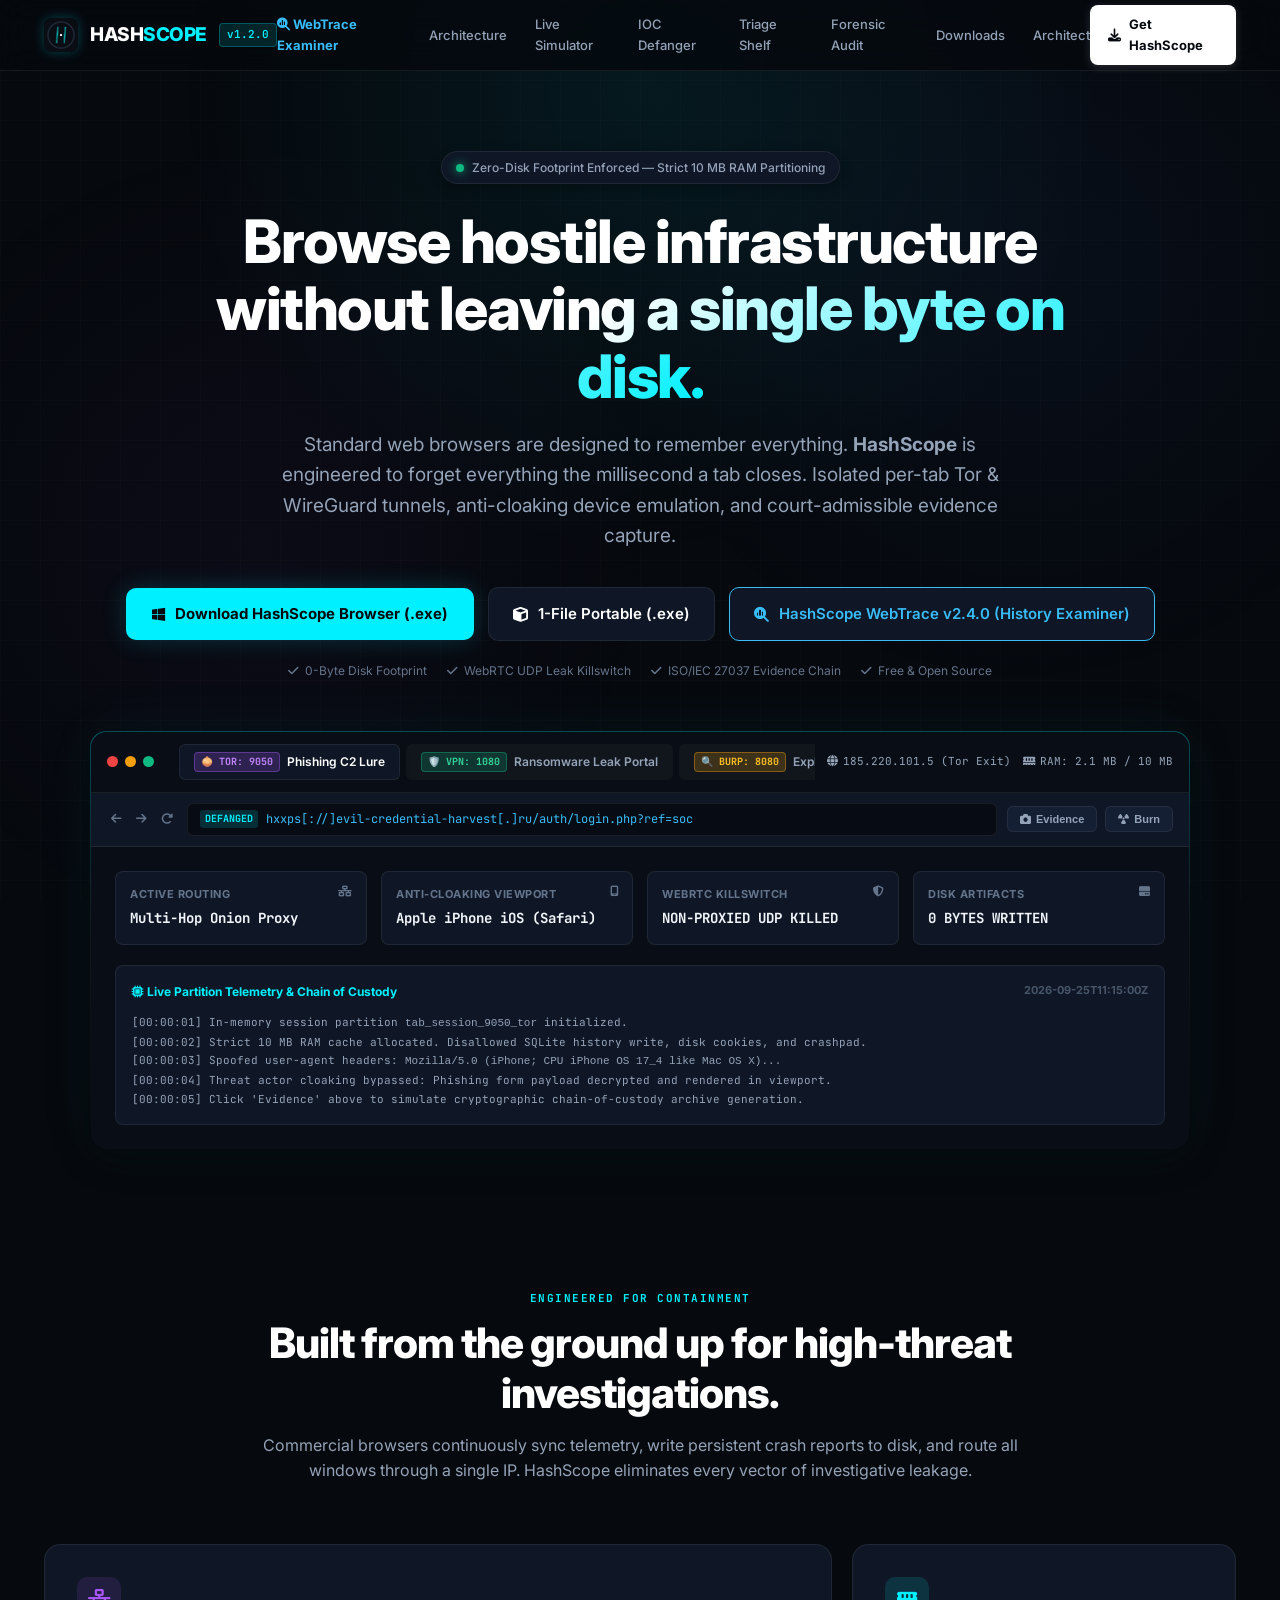
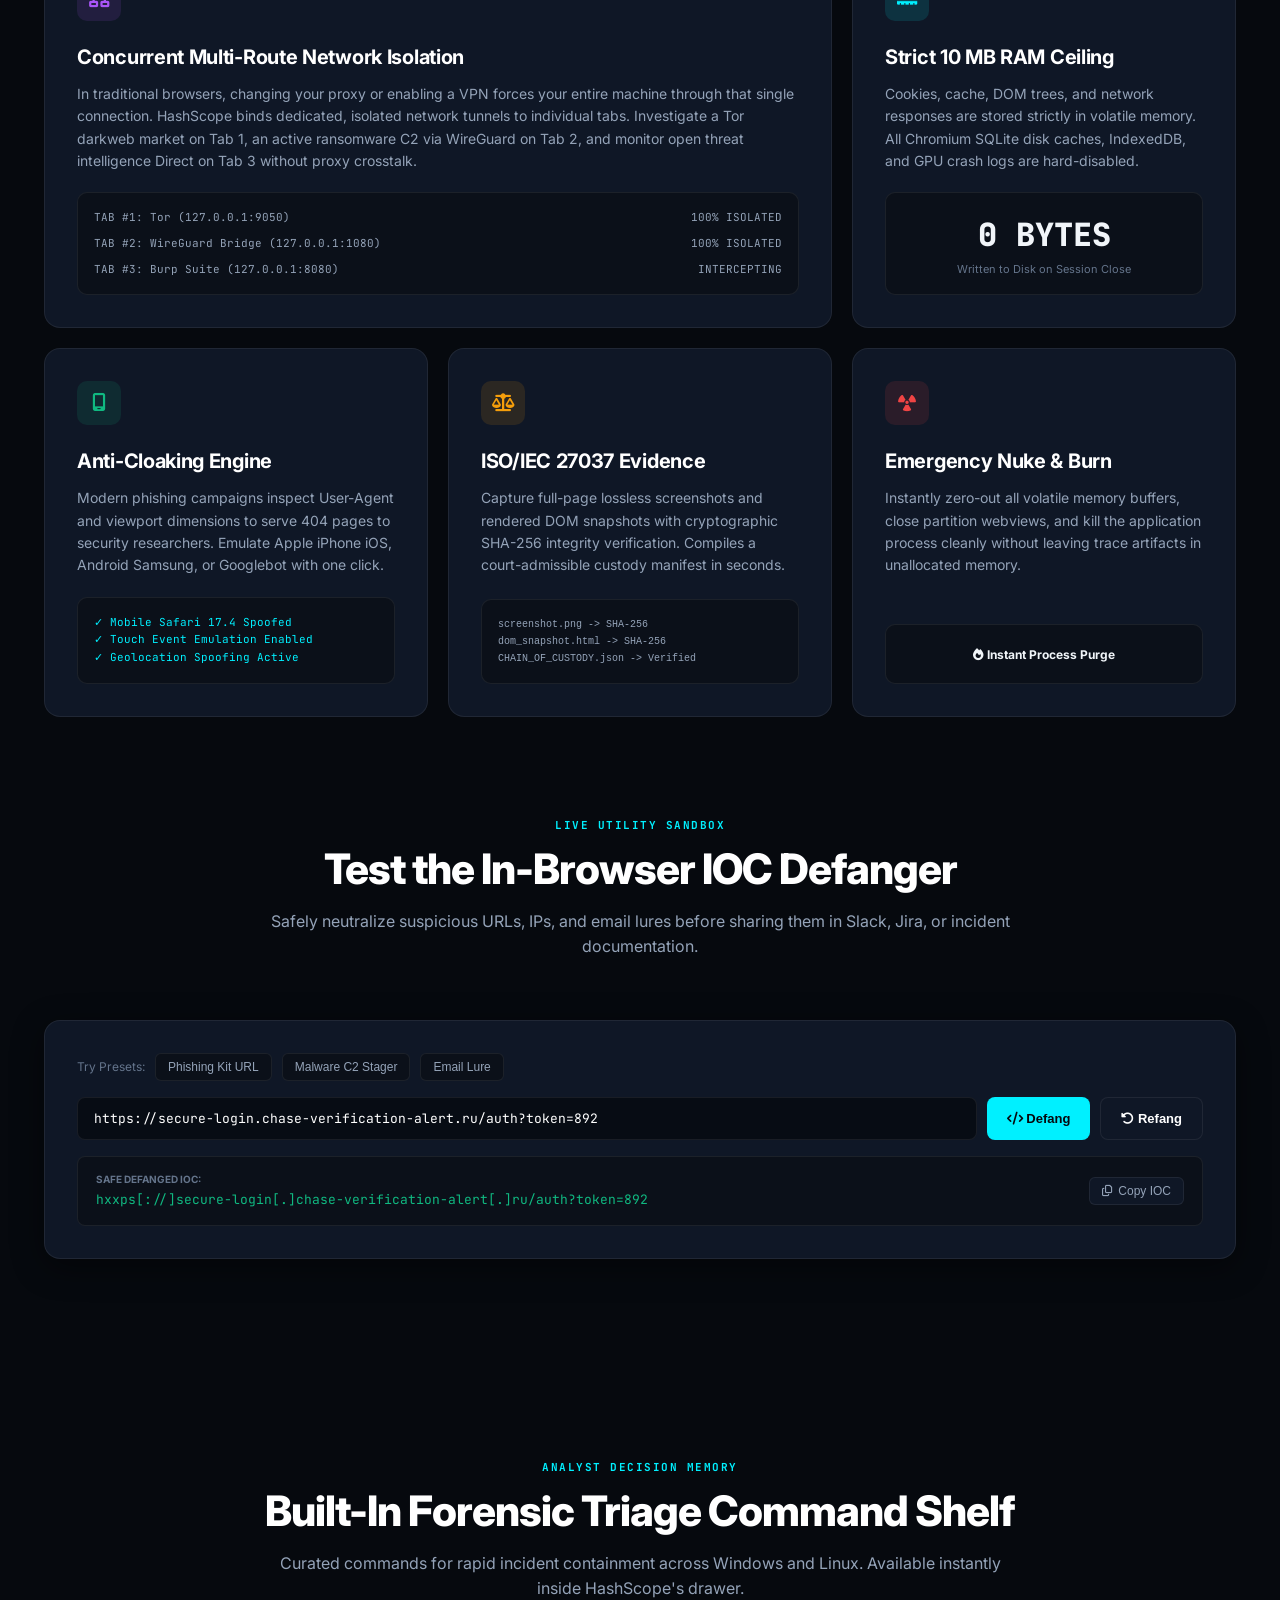
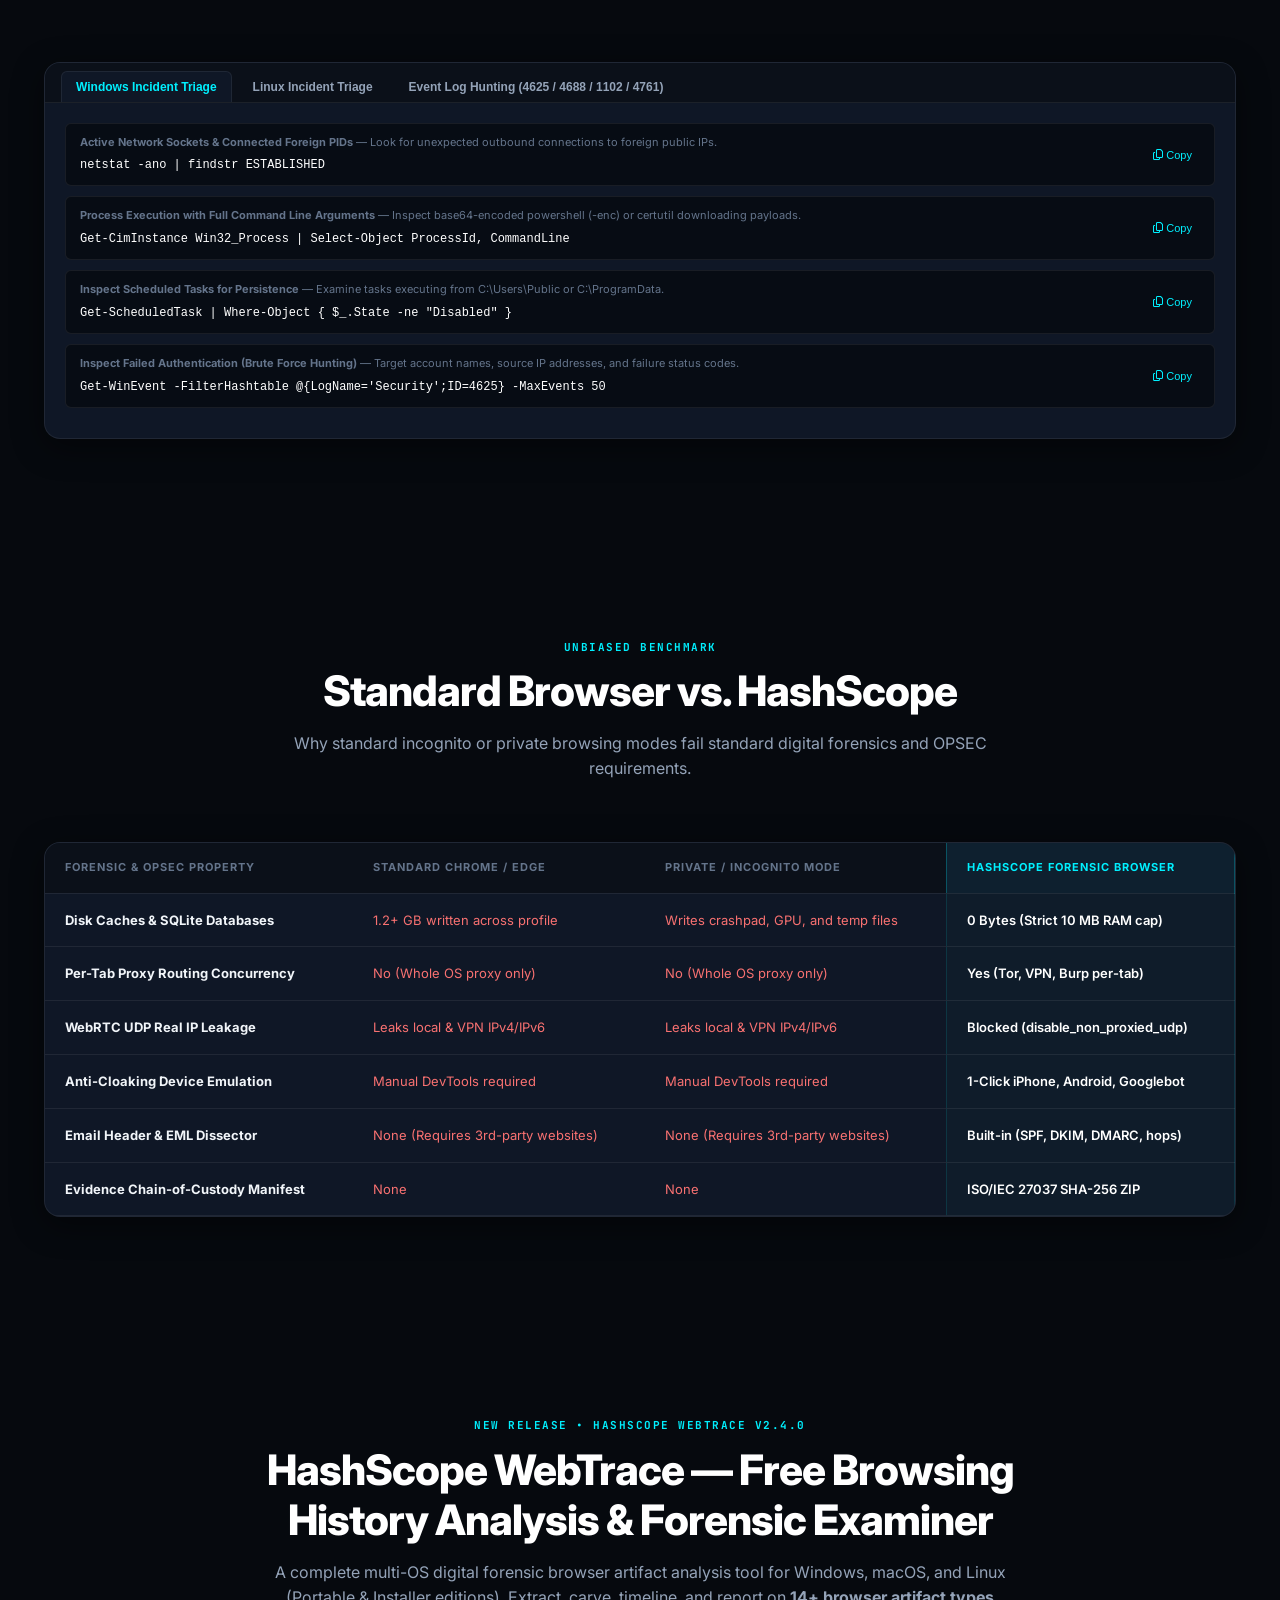
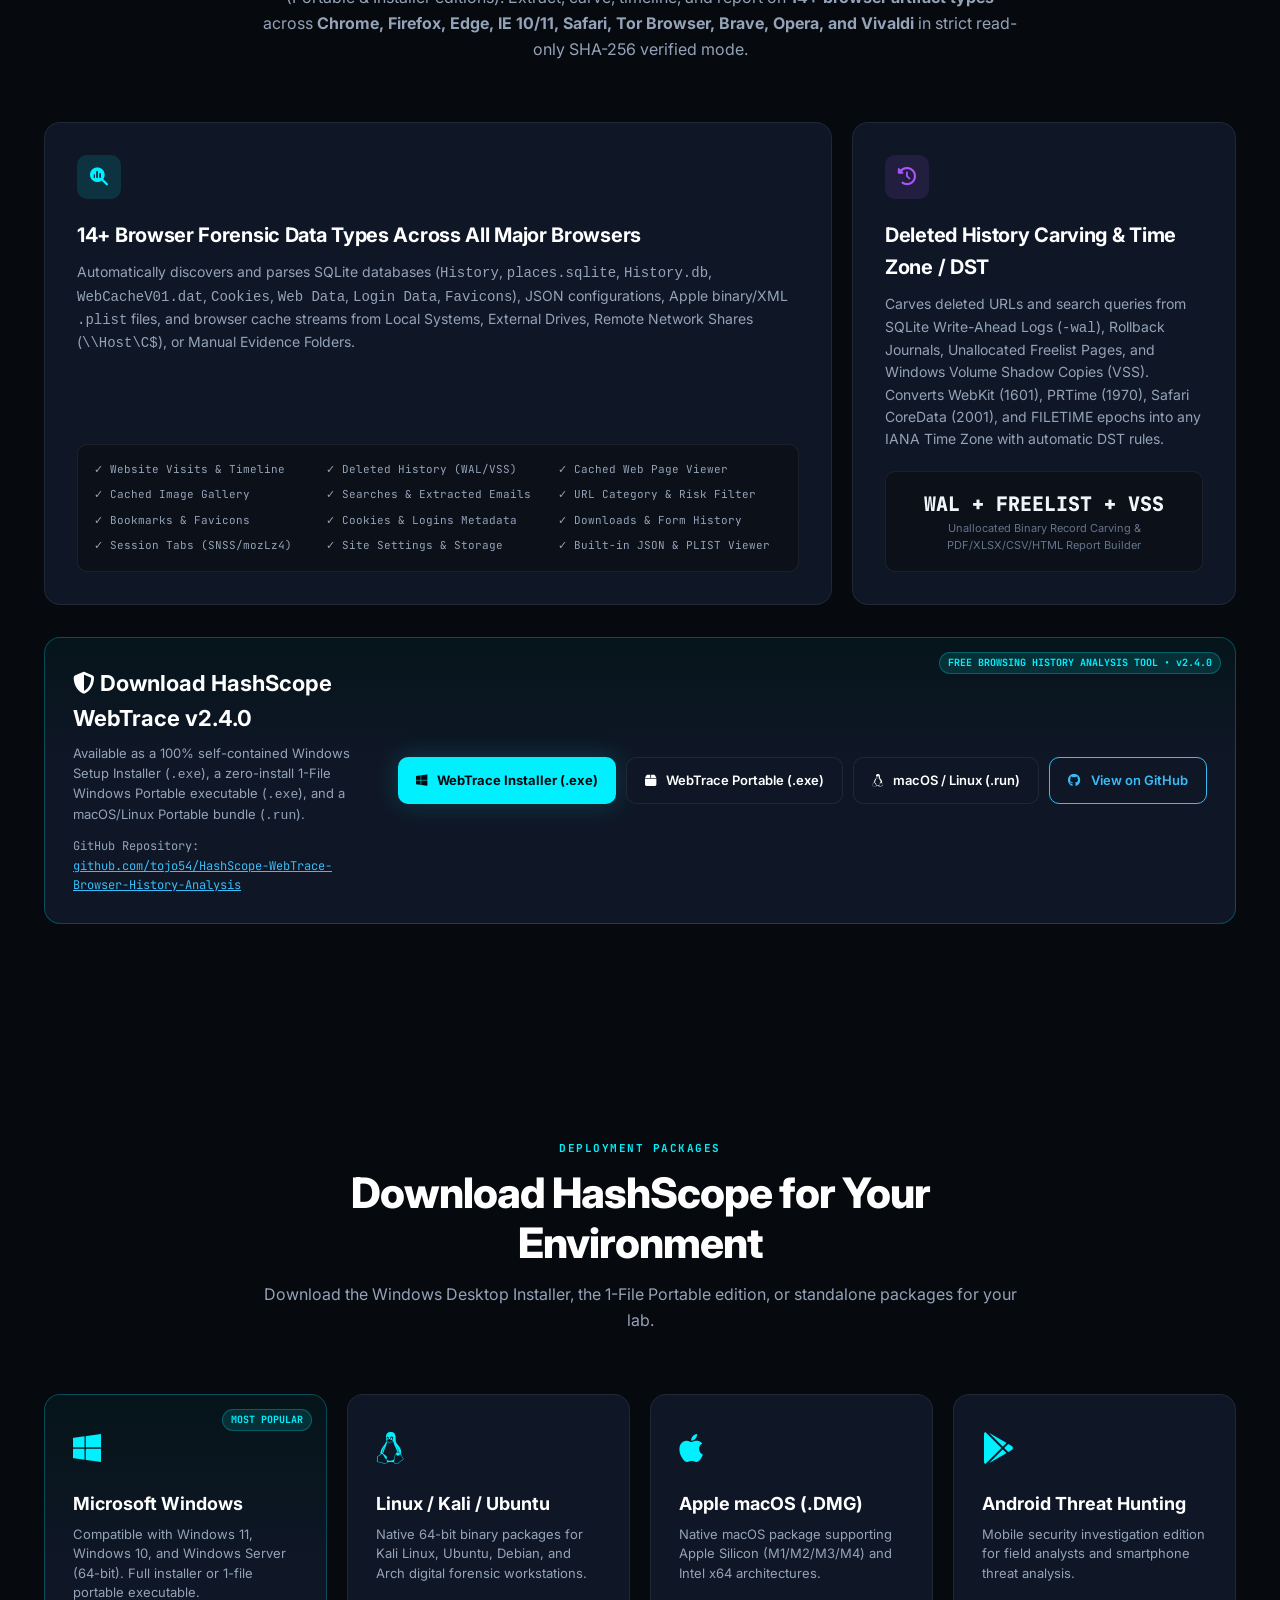
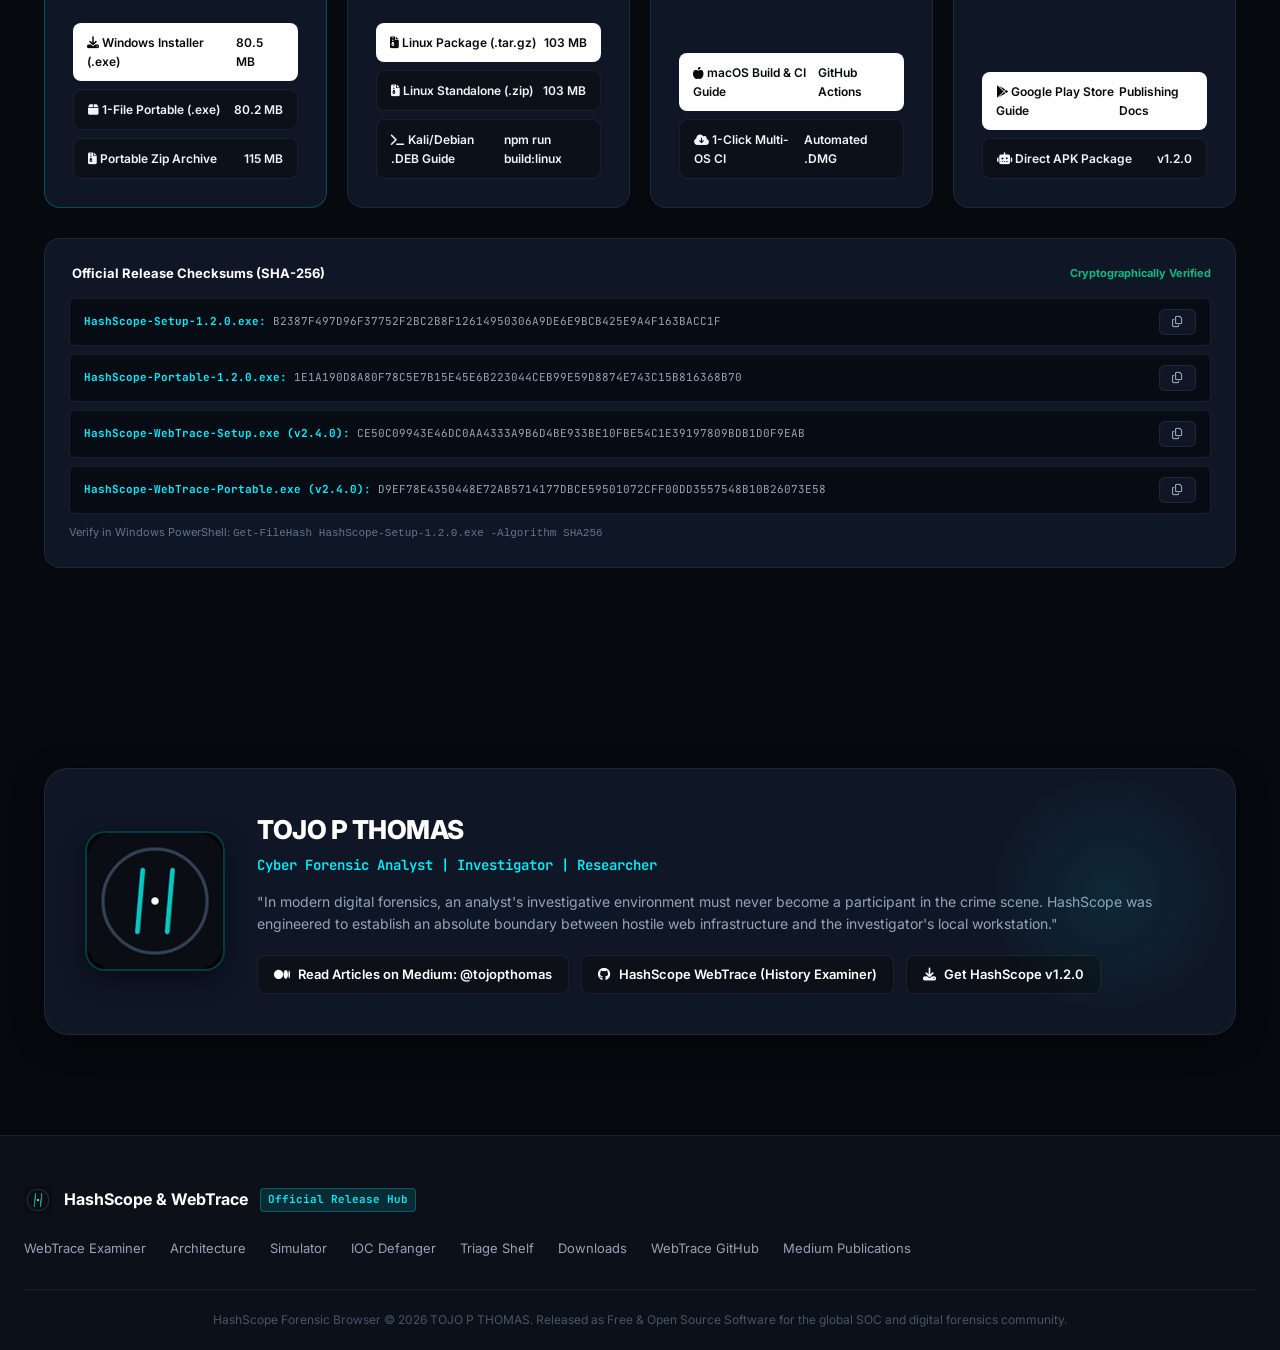
==== commit ce826f45: "Add HashScope WebTrace v2.4.0 (Browser History Analysis) section, downloads, and repository links to" ====
--- a/index.html
+++ b/index.html
@@ -3,8 +3,9 @@
 <head>
   <meta charset="UTF-8">
   <meta name="viewport" content="width=device-width, initial-scale=1.0">
-  <title>HashScope | Ephemeral, Per-Tab Isolated Threat Hunting Browser</title>
-  <meta name="description" content="HashScope is a zero-trace, per-tab isolated forensic web browser engineered for SOC threat hunters, incident responders, and cyber analysts. Architected by TOJO P THOMAS.">
+  <title>HashScope &amp; HashScope WebTrace | Threat Hunting Browser &amp; Free Browsing History Analysis Tool</title>
+  <meta name="description" content="HashScope Forensic Browser &amp; HashScope WebTrace (Free Browsing History Analysis &amp; Digital Forensic Browser History Examiner for Chrome, Firefox, Edge, Safari, Tor &amp; IE 10/11). Architected by TOJO P THOMAS.">
+  <meta name="keywords" content="free browsing history analysis, browsing history analysis, browser history examiner, HashScope WebTrace, HashScope, digital forensics, DFIR, recover deleted browser history, SQLite WAL carver, cached web page viewer, PLIST viewer, JSON viewer, Chrome Firefox Edge Safari Tor IE history analyzer, TOJO P THOMAS">
   <link rel="icon" type="image/x-icon" href="assets/logo.ico">
   <link rel="stylesheet" href="style.css">
   <link rel="stylesheet" href="https://cdnjs.cloudflare.com/ajax/libs/font-awesome/6.5.1/css/all.min.css">
@@ -28,6 +29,7 @@
       </a>
 
       <nav class="nav-links">
+        <a href="#webtrace" style="color:#38bdf8; font-weight:700;"><i class="fa-solid fa-magnifying-glass-chart"></i> WebTrace Examiner</a>
         <a href="#architecture">Architecture</a>
         <a href="#simulator">Live Simulator</a>
         <a href="#sandbox">IOC Defanger</a>
@@ -64,10 +66,13 @@
 
       <div class="hero-cta-group">
         <a href="downloads/HashScope-Setup-1.2.0.exe" class="btn-hero-primary">
-          <i class="fa-brands fa-windows"></i> Download Windows Installer (.exe)
+          <i class="fa-brands fa-windows"></i> Download HashScope Browser (.exe)
         </a>
         <a href="downloads/HashScope-Portable-1.2.0.exe" class="btn-hero-secondary">
           <i class="fa-solid fa-cube"></i> 1-File Portable (.exe)
+        </a>
+        <a href="#webtrace" class="btn-hero-secondary" style="border-color:#38bdf8; color:#38bdf8;">
+          <i class="fa-solid fa-magnifying-glass-chart"></i> HashScope WebTrace v2.4.0 (History Examiner)
         </a>
       </div>
 
@@ -403,6 +408,92 @@
       </div>
     </section>
 
+    <!-- ================= HASHSCOPE WEBTRACE: BROWSING HISTORY ANALYSIS SUITE ================= -->
+    <section class="section" id="webtrace">
+      <div class="section-head">
+        <span class="section-tag">NEW RELEASE • HASHSCOPE WEBTRACE v2.4.0</span>
+        <h2 class="section-title">HashScope WebTrace — Free Browsing History Analysis &amp; Forensic Examiner</h2>
+        <p class="section-subtitle">
+          A complete multi-OS digital forensic browser artifact analysis tool for Windows, macOS, and Linux (Portable &amp; Installer editions). Extract, carve, timeline, and report on <strong>14+ browser artifact types</strong> across <strong>Chrome, Firefox, Edge, IE 10/11, Safari, Tor Browser, Brave, Opera, and Vivaldi</strong> in strict read-only SHA-256 verified mode.
+        </p>
+      </div>
+
+      <div class="bento-grid" style="margin-bottom:32px;">
+        <!-- WebTrace Bento 1: 14+ Artifact Categories -->
+        <div class="bento-card bento-col-8">
+          <div>
+            <div class="bento-icon cyan"><i class="fa-solid fa-magnifying-glass-chart"></i></div>
+            <h3>14+ Browser Forensic Data Types Across All Major Browsers</h3>
+            <p>
+              Automatically discovers and parses SQLite databases (<code>History</code>, <code>places.sqlite</code>, <code>History.db</code>, <code>WebCacheV01.dat</code>, <code>Cookies</code>, <code>Web Data</code>, <code>Login Data</code>, <code>Favicons</code>), JSON configurations, Apple binary/XML <code>.plist</code> files, and browser cache streams from Local Systems, External Drives, Remote Network Shares (<code>\\Host\C$</code>), or Manual Evidence Folders.
+            </p>
+          </div>
+          <div class="bento-visual">
+            <div style="display:grid; grid-template-columns:repeat(3, 1fr); gap:8px; font-size:11px; font-family:var(--font-mono); color:var(--text-secondary);">
+              <span>✓ Website Visits &amp; Timeline</span>
+              <span>✓ Deleted History (WAL/VSS)</span>
+              <span>✓ Cached Web Page Viewer</span>
+              <span>✓ Cached Image Gallery</span>
+              <span>✓ Searches &amp; Extracted Emails</span>
+              <span>✓ URL Category &amp; Risk Filter</span>
+              <span>✓ Bookmarks &amp; Favicons</span>
+              <span>✓ Cookies &amp; Logins Metadata</span>
+              <span>✓ Downloads &amp; Form History</span>
+              <span>✓ Session Tabs (SNSS/mozLz4)</span>
+              <span>✓ Site Settings &amp; Storage</span>
+              <span>✓ Built-in JSON &amp; PLIST Viewer</span>
+            </div>
+          </div>
+        </div>
+
+        <!-- WebTrace Bento 2: Deleted History & Time Zone Engine -->
+        <div class="bento-card bento-col-4">
+          <div>
+            <div class="bento-icon purple"><i class="fa-solid fa-clock-rotate-left"></i></div>
+            <h3>Deleted History Carving &amp; Time Zone / DST</h3>
+            <p>
+              Carves deleted URLs and search queries from SQLite Write-Ahead Logs (<code>-wal</code>), Rollback Journals, Unallocated Freelist Pages, and Windows Volume Shadow Copies (VSS). Converts WebKit (1601), PRTime (1970), Safari CoreData (2001), and FILETIME epochs into any IANA Time Zone with automatic DST rules.
+            </p>
+          </div>
+          <div class="bento-visual" style="text-align:center;">
+            <div class="text-purple" style="font-size:20px; font-weight:900; font-family:var(--font-mono);">WAL + FREELIST + VSS</div>
+            <div style="font-size:11px; color:var(--text-muted);">Unallocated Binary Record Carving &amp; PDF/XLSX/CSV/HTML Report Builder</div>
+          </div>
+        </div>
+      </div>
+
+      <!-- WebTrace Direct Download & GitHub Release Card -->
+      <div class="dl-card highlight" style="max-width:100%; margin-bottom:16px;">
+        <span class="dl-tag-featured">FREE BROWSING HISTORY ANALYSIS TOOL • v2.4.0</span>
+        <div style="display:flex; flex-wrap:wrap; justify-content:space-between; align-items:center; gap:20px;">
+          <div style="flex:1; min-width:280px;">
+            <h3 style="font-size:22px; margin-bottom:8px;"><i class="fa-solid fa-shield-halved text-cyan"></i> Download HashScope WebTrace v2.4.0</h3>
+            <p style="margin-bottom:12px;">
+              Available as a 100% self-contained Windows Setup Installer (<code>.exe</code>), a zero-install 1-File Windows Portable executable (<code>.exe</code>), and a macOS/Linux Portable bundle (<code>.run</code>).
+            </p>
+            <div style="font-size:12px; font-family:var(--font-mono); color:var(--text-secondary);">
+              GitHub Repository: <a href="https://github.com/tojo54/HashScope-WebTrace-Browser-History-Analysis" target="_blank" style="color:#38bdf8; text-decoration:underline;">github.com/tojo54/HashScope-WebTrace-Browser-History-Analysis</a>
+            </div>
+          </div>
+
+          <div style="display:flex; flex-wrap:wrap; gap:10px;">
+            <a href="downloads/HashScope-WebTrace-Setup.exe" class="btn-hero-primary" style="padding:12px 18px; font-size:13px;">
+              <i class="fa-brands fa-windows"></i> WebTrace Installer (.exe)
+            </a>
+            <a href="downloads/HashScope-WebTrace-Portable.exe" class="btn-hero-secondary" style="padding:12px 18px; font-size:13px;">
+              <i class="fa-solid fa-box"></i> WebTrace Portable (.exe)
+            </a>
+            <a href="downloads/HashScope-WebTrace-v2.4.0-macOS-Linux-Portable.run" class="btn-hero-secondary" style="padding:12px 18px; font-size:13px;">
+              <i class="fa-brands fa-linux"></i> macOS / Linux (.run)
+            </a>
+            <a href="https://github.com/tojo54/HashScope-WebTrace-Browser-History-Analysis" target="_blank" class="btn-hero-secondary" style="padding:12px 18px; font-size:13px; border-color:#38bdf8; color:#38bdf8;">
+              <i class="fa-brands fa-github"></i> View on GitHub
+            </a>
+          </div>
+        </div>
+      </div>
+    </section>
+
     <!-- ================= DOWNLOAD HUB ================= -->
     <section class="section" id="download">
       <div class="section-head">
@@ -512,6 +603,20 @@
           </div>
           <button class="btn-copy-sandbox btn-copy-hash-val" data-val="1E1A190D8A80F78C5E7B15E45E6B223044CEB99E59D8874E743C15B816368B70"><i class="fa-regular fa-copy"></i></button>
         </div>
+        <div class="checksum-row">
+          <div>
+            <strong>HashScope-WebTrace-Setup.exe (v2.4.0):</strong>
+            <span class="checksum-val">CE50C09943E46DC0AA4333A9B6D4BE933BE10FBE54C1E39197809BDB1D0F9EAB</span>
+          </div>
+          <button class="btn-copy-sandbox btn-copy-hash-val" data-val="CE50C09943E46DC0AA4333A9B6D4BE933BE10FBE54C1E39197809BDB1D0F9EAB"><i class="fa-regular fa-copy"></i></button>
+        </div>
+        <div class="checksum-row">
+          <div>
+            <strong>HashScope-WebTrace-Portable.exe (v2.4.0):</strong>
+            <span class="checksum-val">D9EF78E4350448E72AB5714177DBCE59501072CFF00DD3557548B10B26073E58</span>
+          </div>
+          <button class="btn-copy-sandbox btn-copy-hash-val" data-val="D9EF78E4350448E72AB5714177DBCE59501072CFF00DD3557548B10B26073E58"><i class="fa-regular fa-copy"></i></button>
+        </div>
         <div style="font-size:11px; color:var(--text-muted); margin-top:10px;">
           Verify in Windows PowerShell: <code>Get-FileHash HashScope-Setup-1.2.0.exe -Algorithm SHA256</code>
         </div>
@@ -534,6 +639,9 @@
             <a href="https://medium.com/@tojopthomas" target="_blank" class="btn-creator-link">
               <i class="fa-brands fa-medium"></i> Read Articles on Medium: @tojopthomas
             </a>
+            <a href="https://github.com/tojo54/HashScope-WebTrace-Browser-History-Analysis" target="_blank" class="btn-creator-link">
+              <i class="fa-brands fa-github"></i> HashScope WebTrace (History Examiner)
+            </a>
             <a href="#download" class="btn-creator-link">
               <i class="fa-solid fa-download"></i> Get HashScope v1.2.0
             </a>
@@ -548,16 +656,18 @@
     <div class="footer-container">
       <div class="footer-brand">
         <img src="assets/logo.png" alt="HashScope Logo" style="width:28px; height:28px;">
-        <span style="font-weight:700; color:#fff;">HashScope Browser</span>
+        <span style="font-weight:700; color:#fff;">HashScope &amp; WebTrace</span>
         <span class="brand-badge">Official Release Hub</span>
       </div>
 
       <div class="footer-links">
+        <a href="#webtrace">WebTrace Examiner</a>
         <a href="#architecture">Architecture</a>
         <a href="#simulator">Simulator</a>
         <a href="#sandbox">IOC Defanger</a>
         <a href="#triage">Triage Shelf</a>
         <a href="#download">Downloads</a>
+        <a href="https://github.com/tojo54/HashScope-WebTrace-Browser-History-Analysis" target="_blank">WebTrace GitHub</a>
         <a href="https://medium.com/@tojopthomas" target="_blank">Medium Publications</a>
       </div>
     </div>
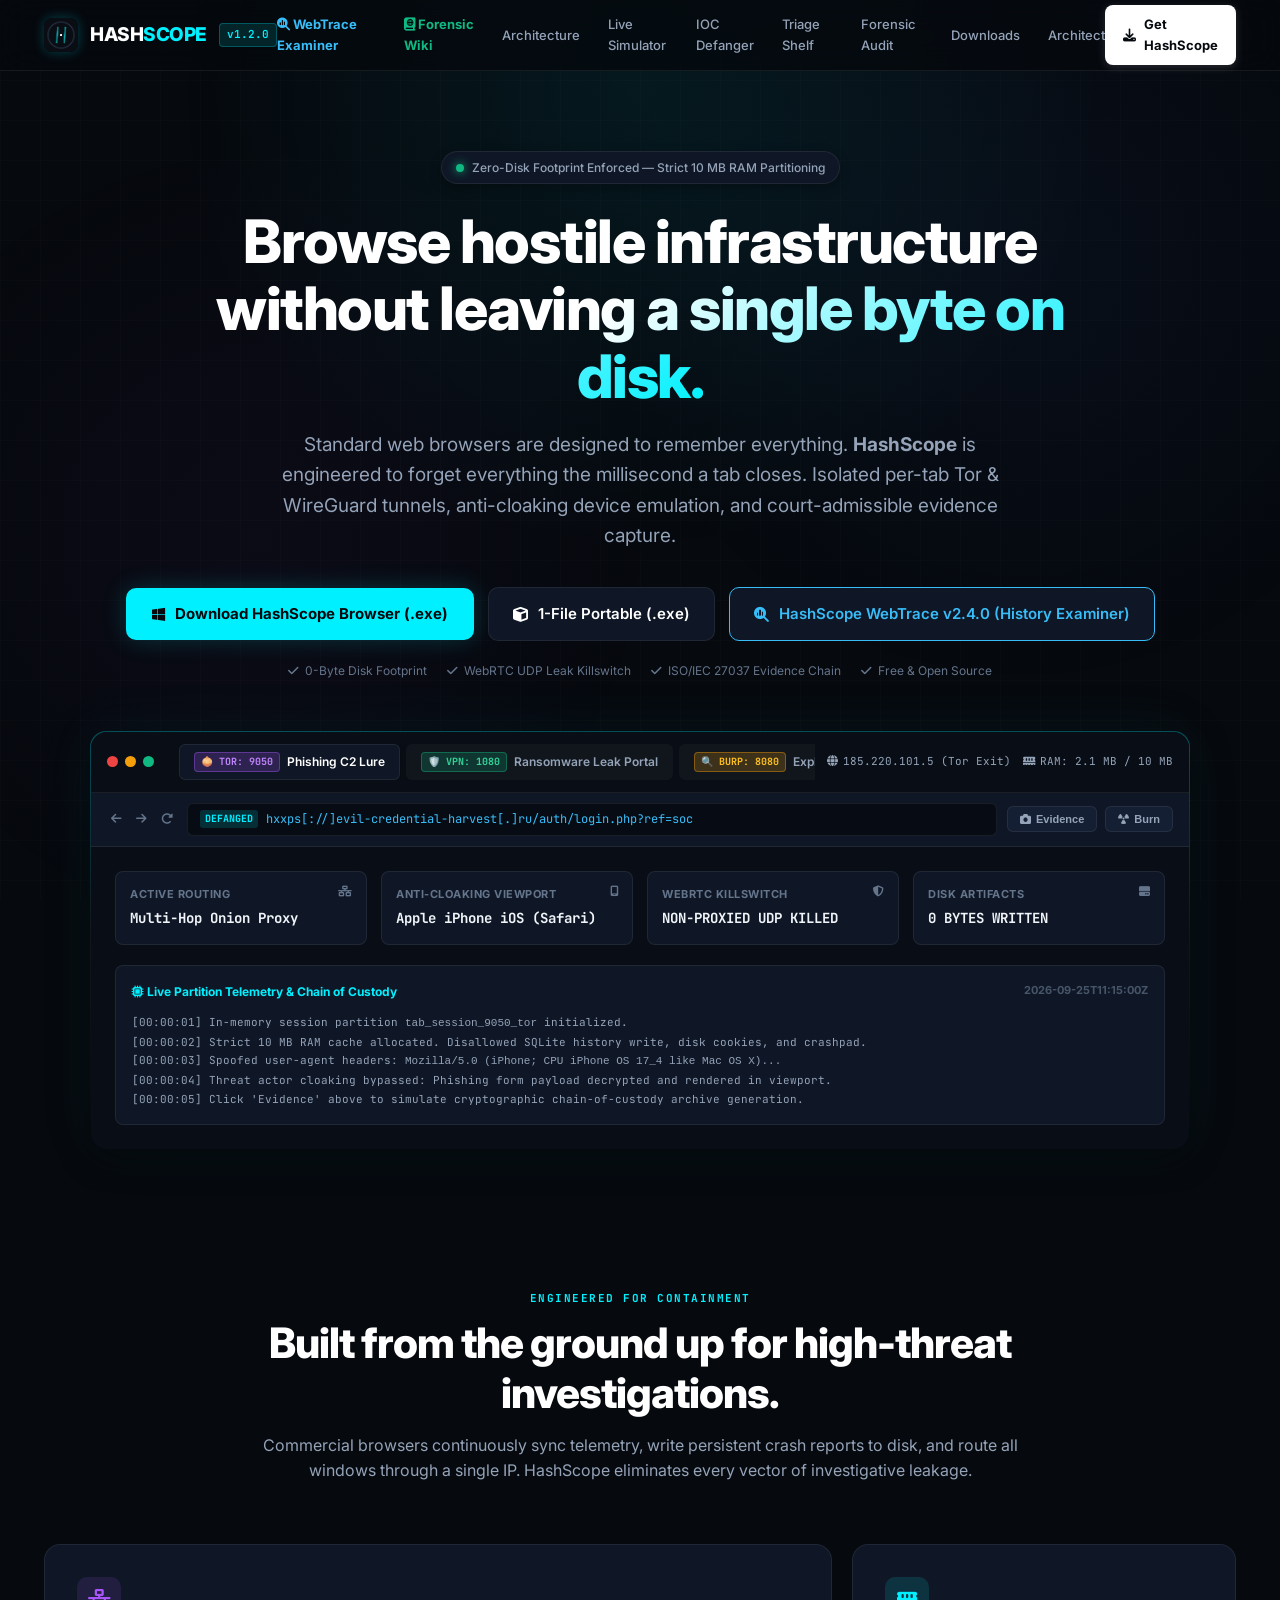
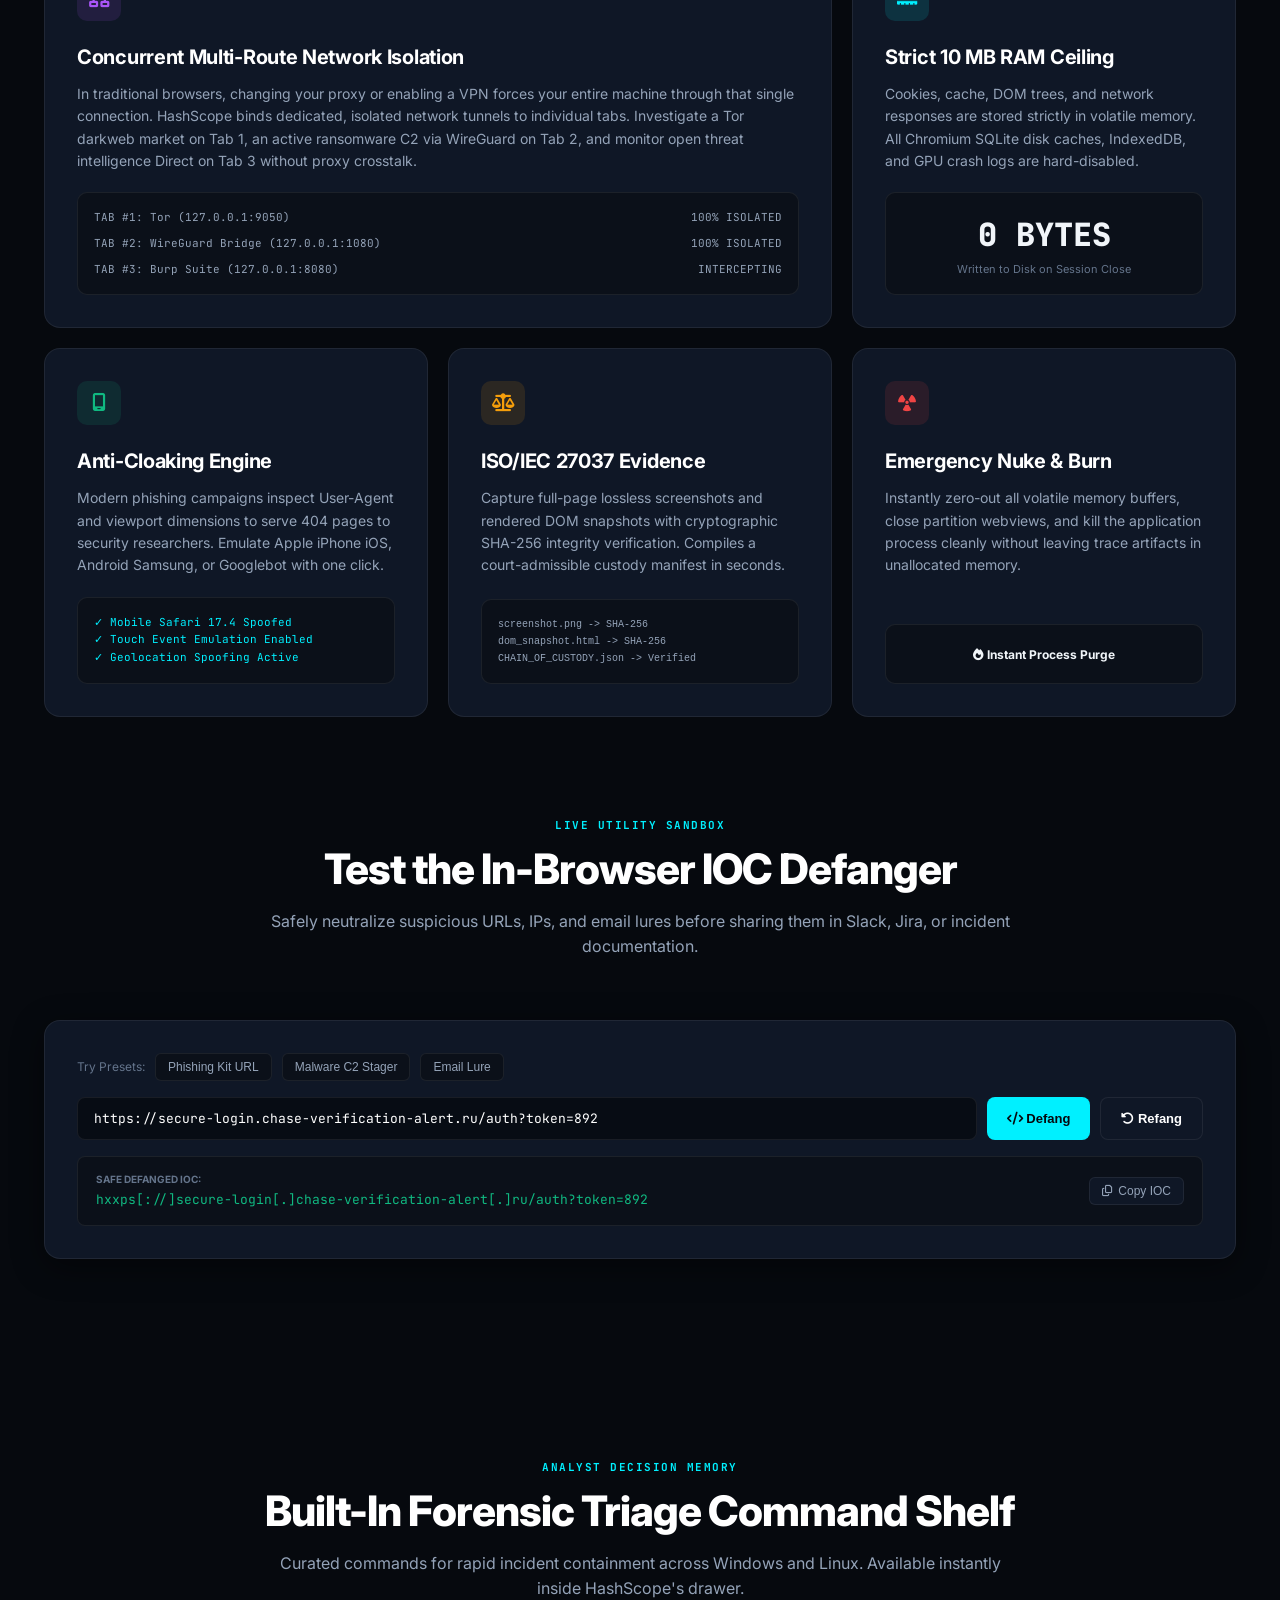
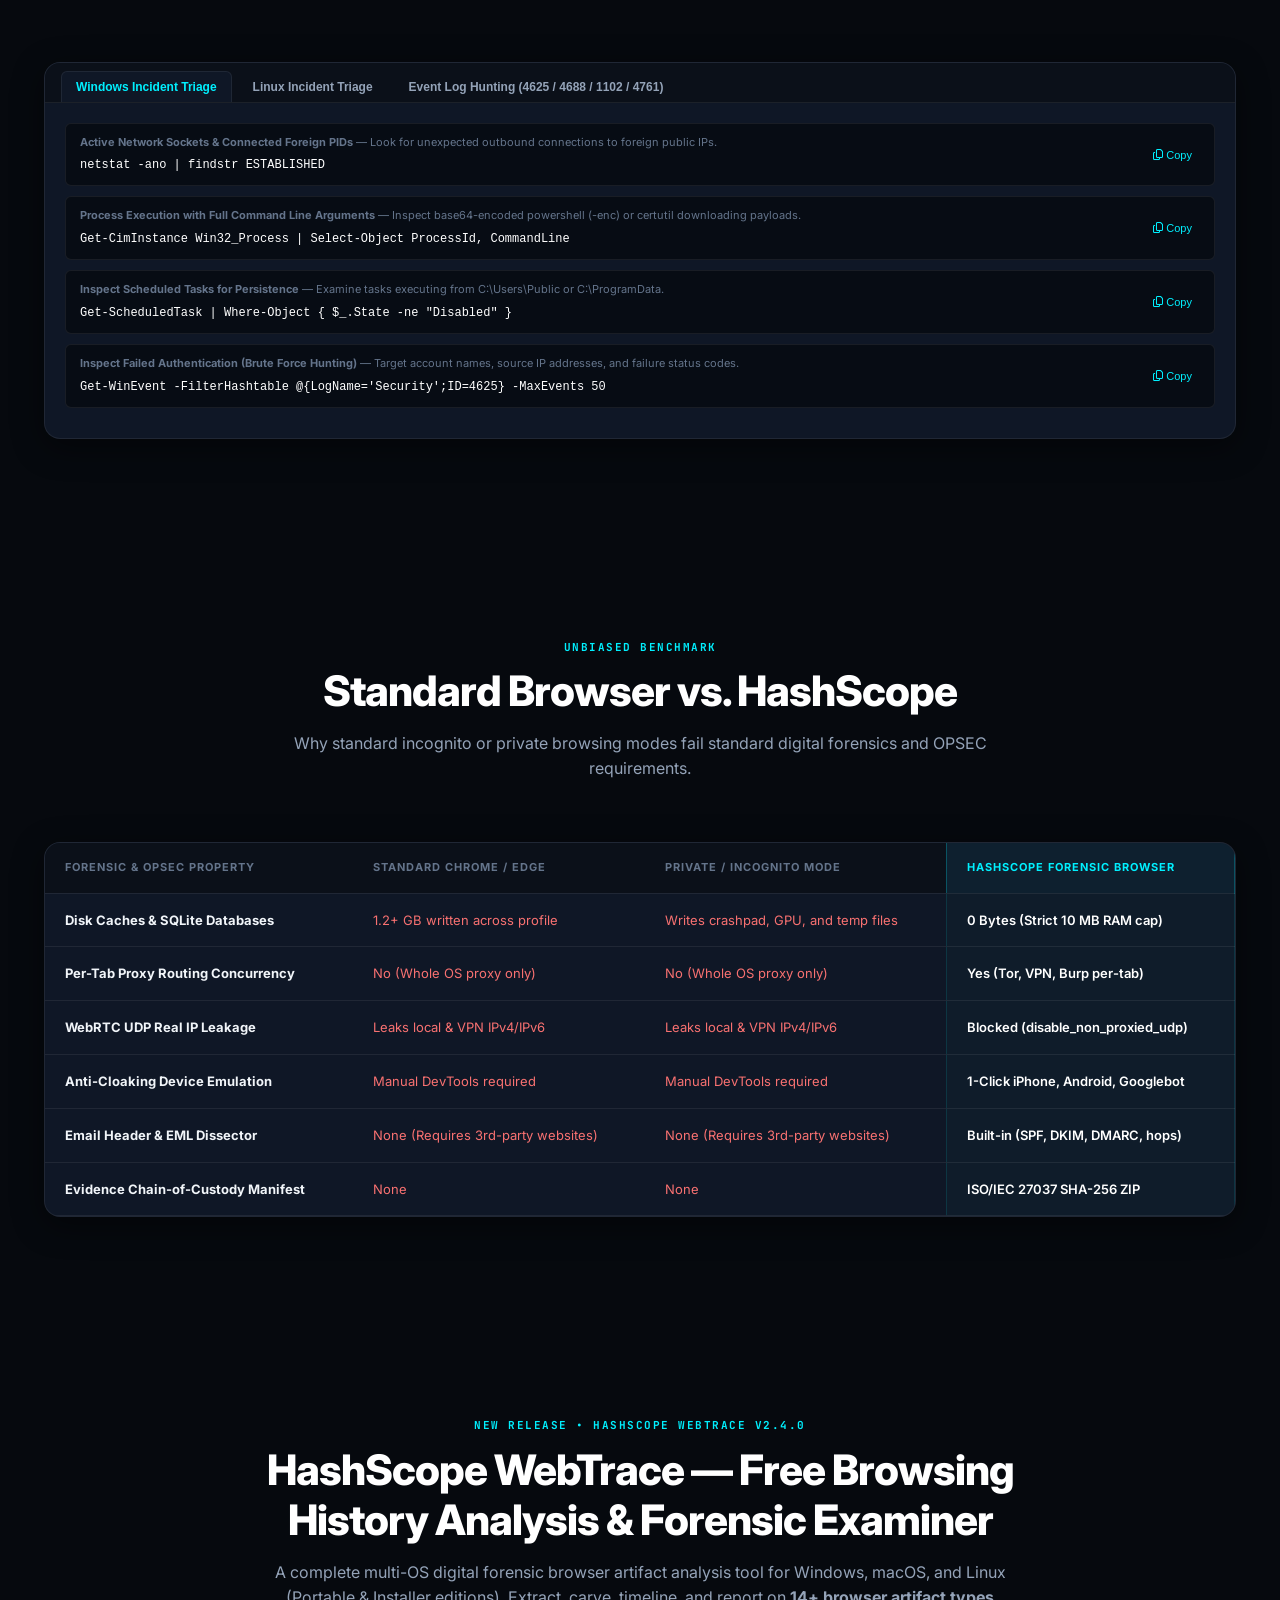
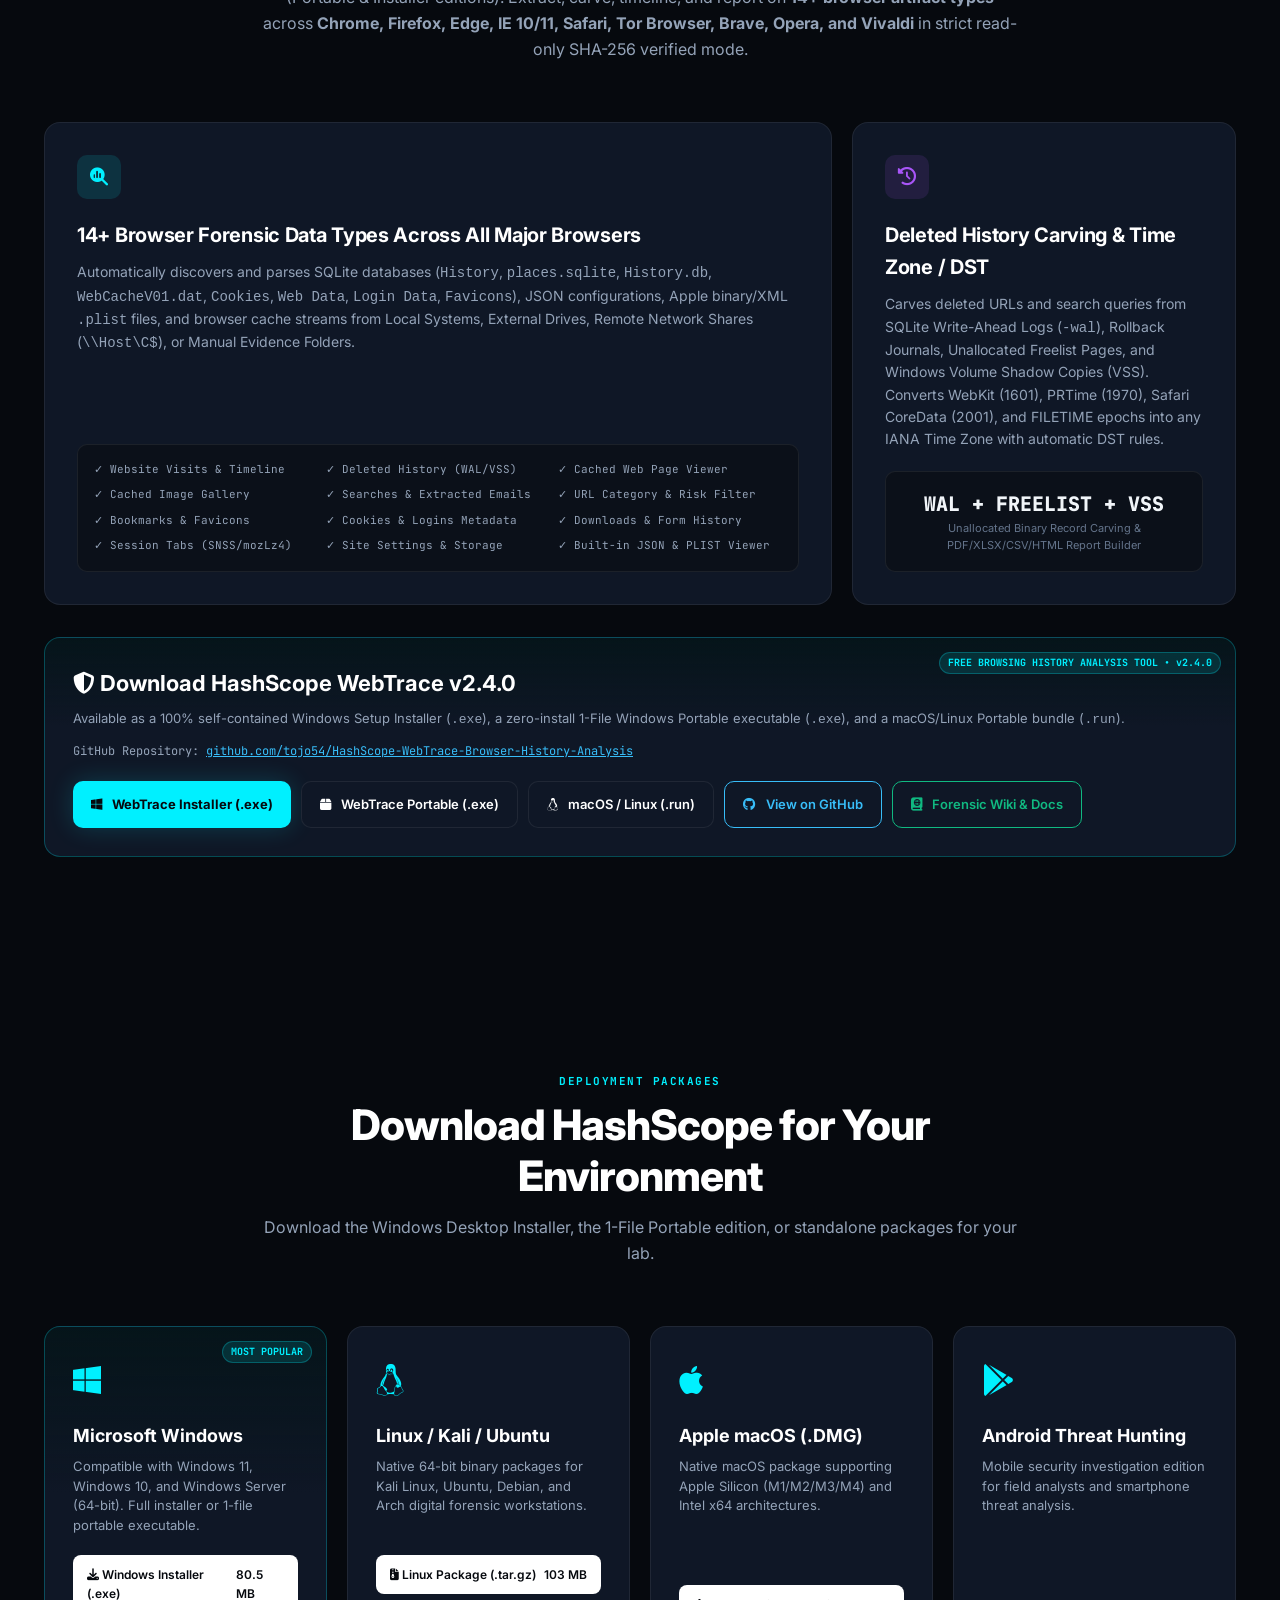
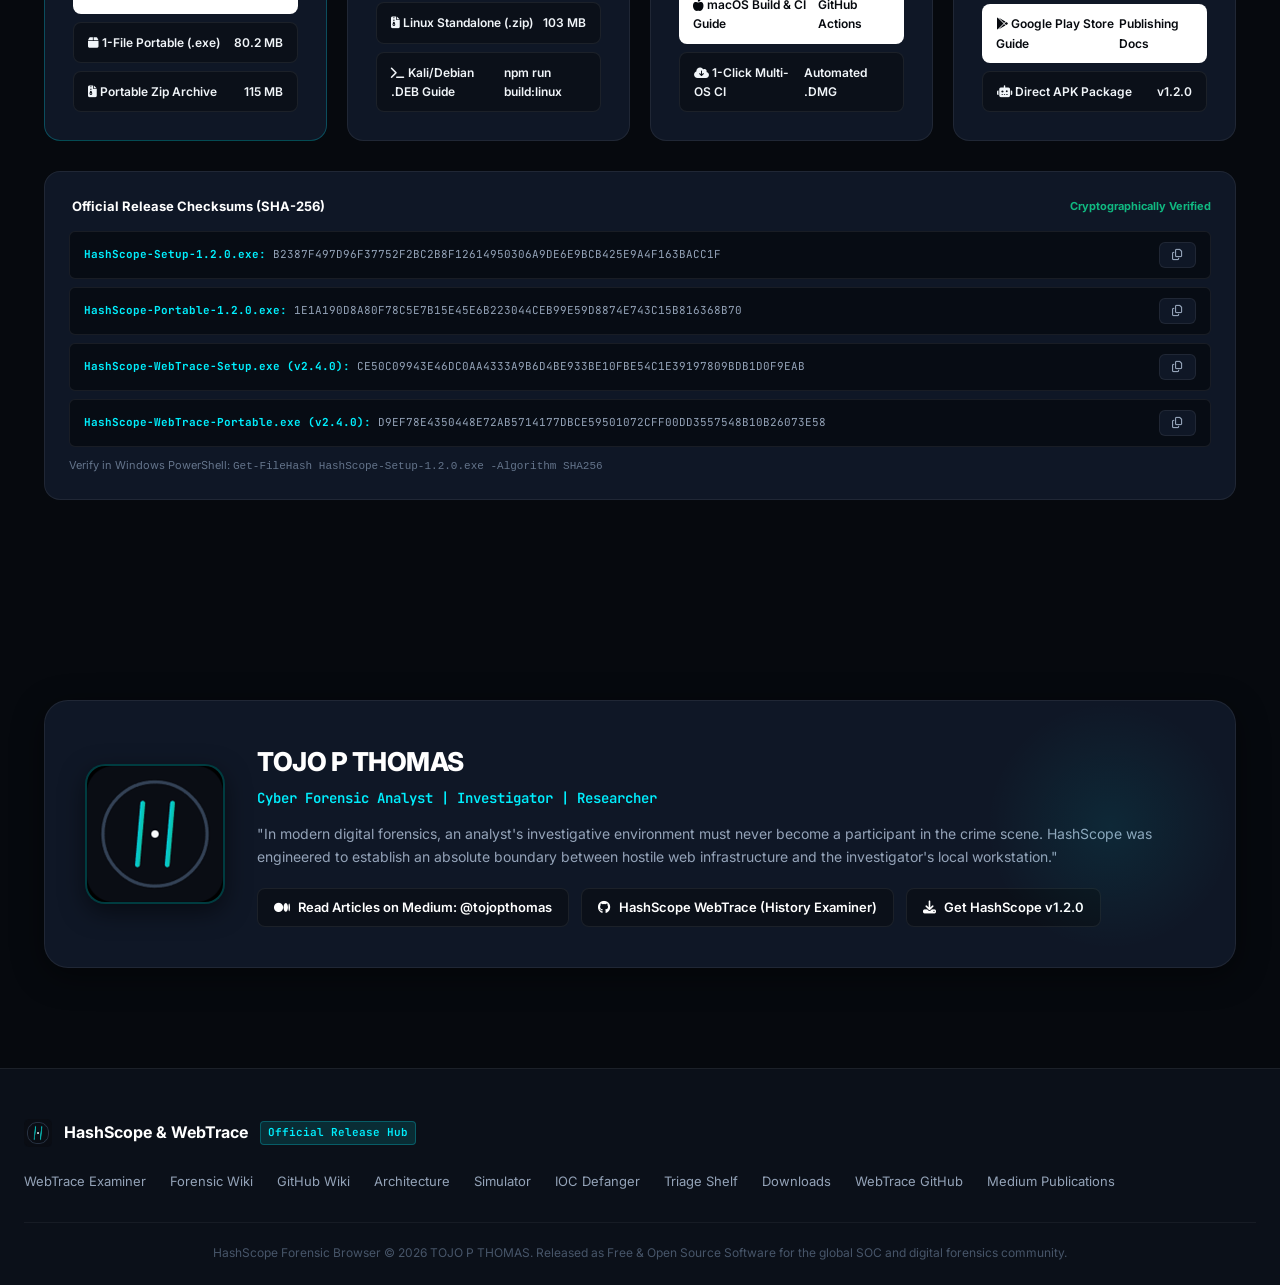
==== commit 95fef7b7: "Add interactive Forensic Wiki page (wiki.html) and GitHub Wiki links to hashscope.in" ====
--- a/index.html
+++ b/index.html
@@ -30,6 +30,7 @@
 
       <nav class="nav-links">
         <a href="#webtrace" style="color:#38bdf8; font-weight:700;"><i class="fa-solid fa-magnifying-glass-chart"></i> WebTrace Examiner</a>
+        <a href="wiki.html" style="color:#10b981; font-weight:700;"><i class="fa-solid fa-book-atlas"></i> Forensic Wiki</a>
         <a href="#architecture">Architecture</a>
         <a href="#simulator">Live Simulator</a>
         <a href="#sandbox">IOC Defanger</a>
@@ -489,6 +490,9 @@
             <a href="https://github.com/tojo54/HashScope-WebTrace-Browser-History-Analysis" target="_blank" class="btn-hero-secondary" style="padding:12px 18px; font-size:13px; border-color:#38bdf8; color:#38bdf8;">
               <i class="fa-brands fa-github"></i> View on GitHub
             </a>
+            <a href="wiki.html" class="btn-hero-secondary" style="padding:12px 18px; font-size:13px; border-color:#10b981; color:#10b981;">
+              <i class="fa-solid fa-book-atlas"></i> Forensic Wiki &amp; Docs
+            </a>
           </div>
         </div>
       </div>
@@ -662,6 +666,8 @@
 
       <div class="footer-links">
         <a href="#webtrace">WebTrace Examiner</a>
+        <a href="wiki.html">Forensic Wiki</a>
+        <a href="https://github.com/tojo54/hashscope/wiki" target="_blank">GitHub Wiki</a>
         <a href="#architecture">Architecture</a>
         <a href="#simulator">Simulator</a>
         <a href="#sandbox">IOC Defanger</a>
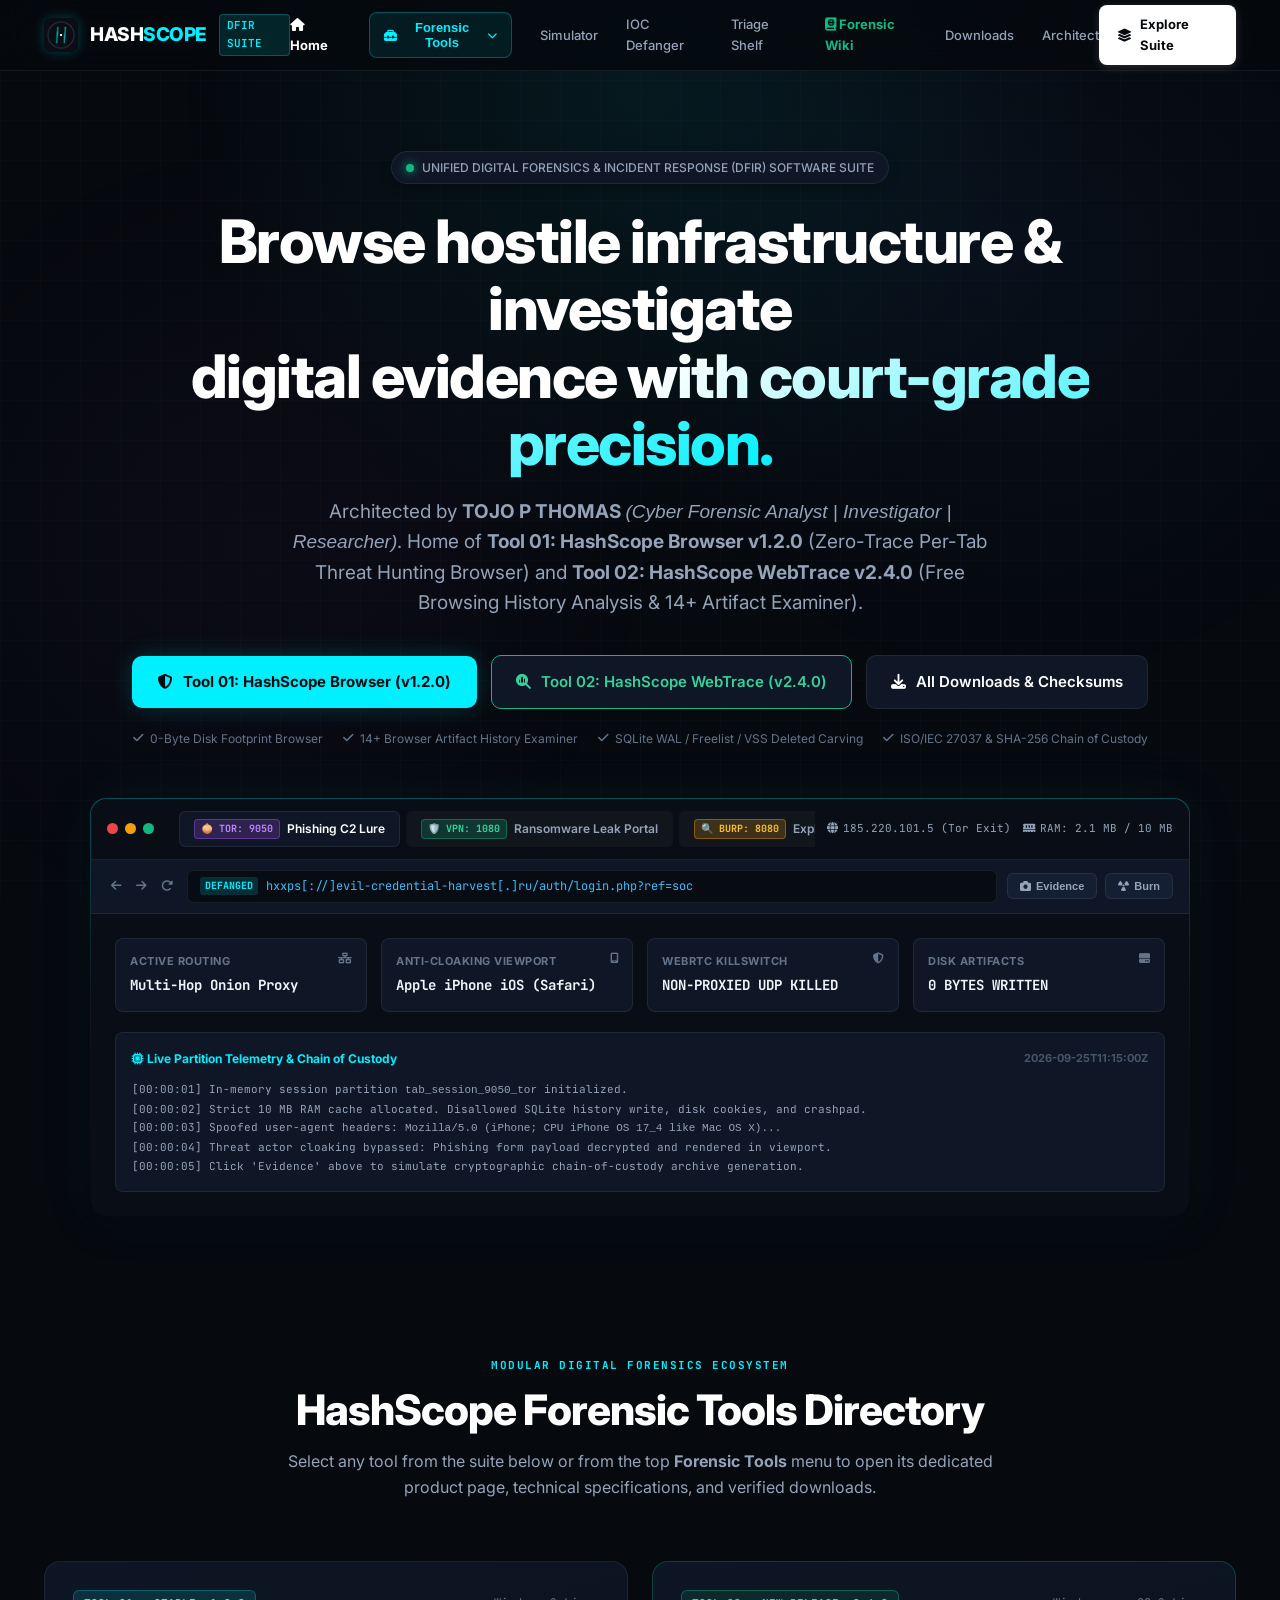
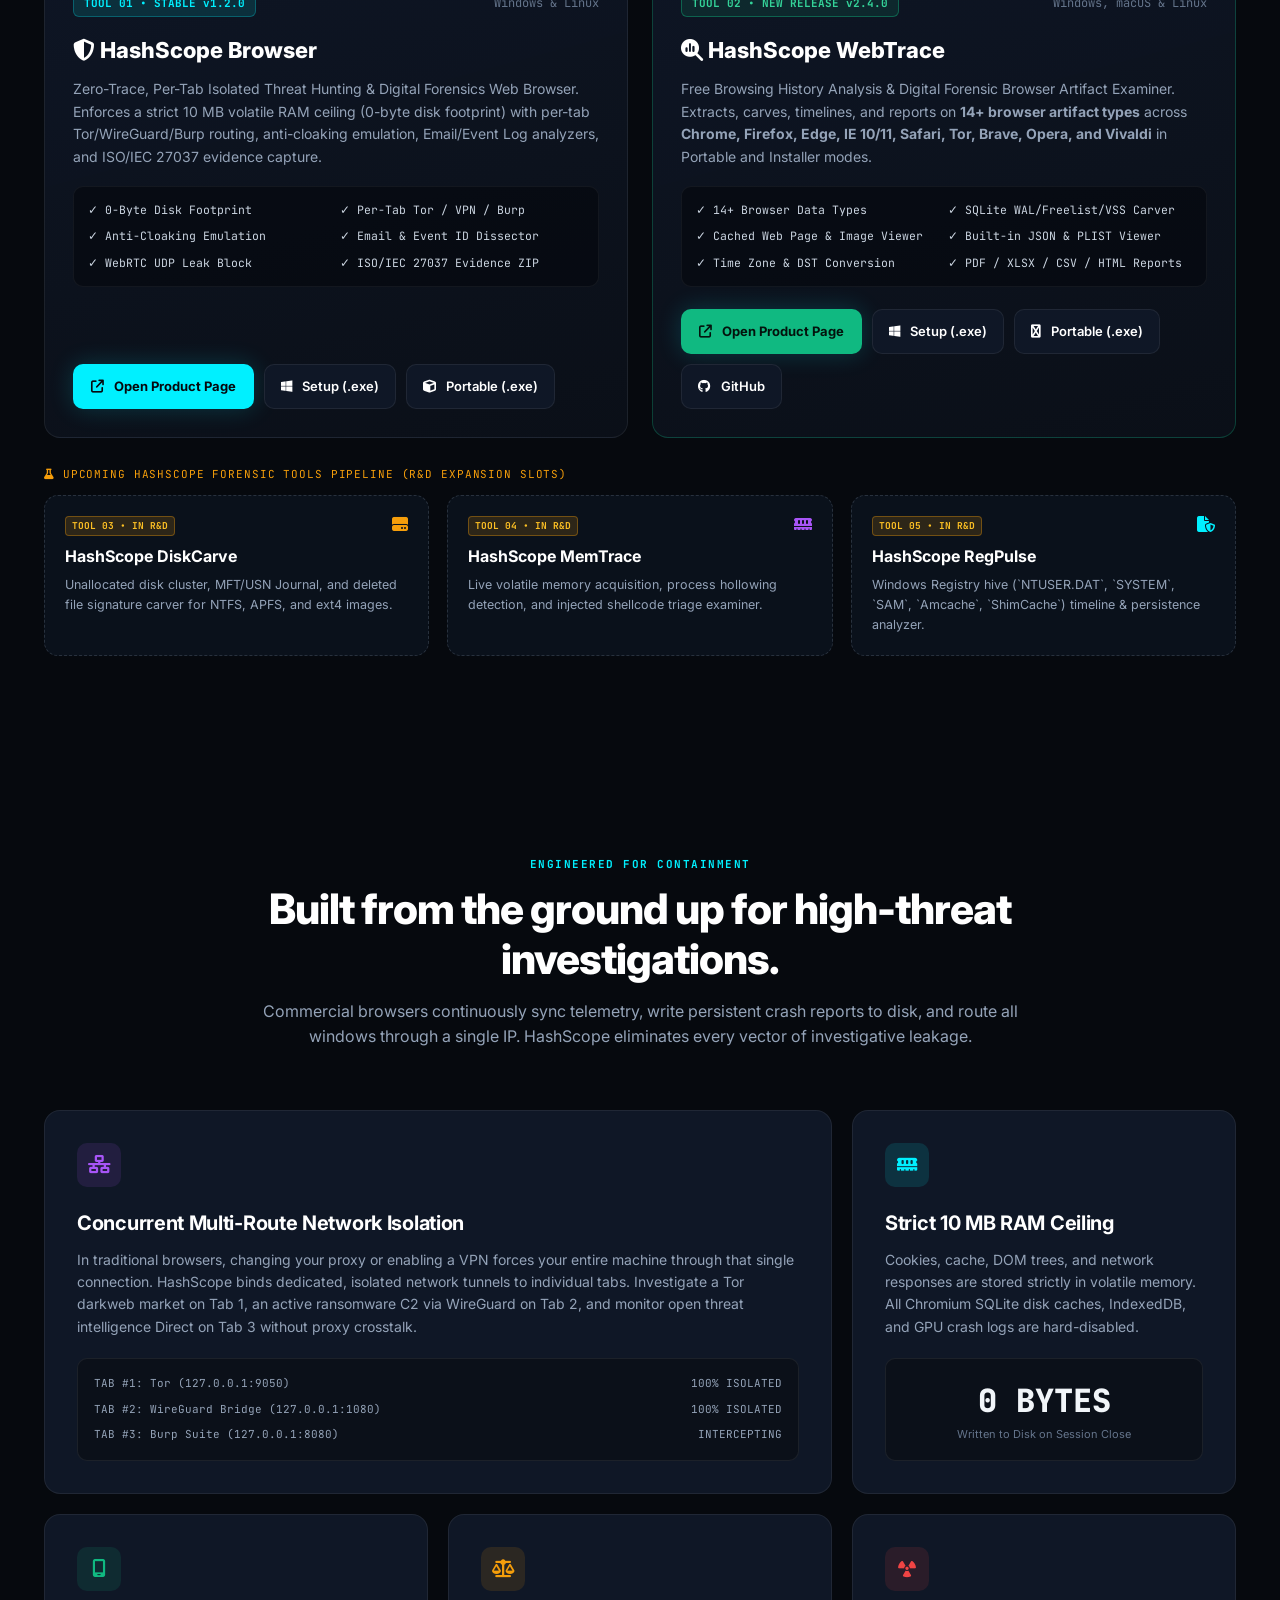
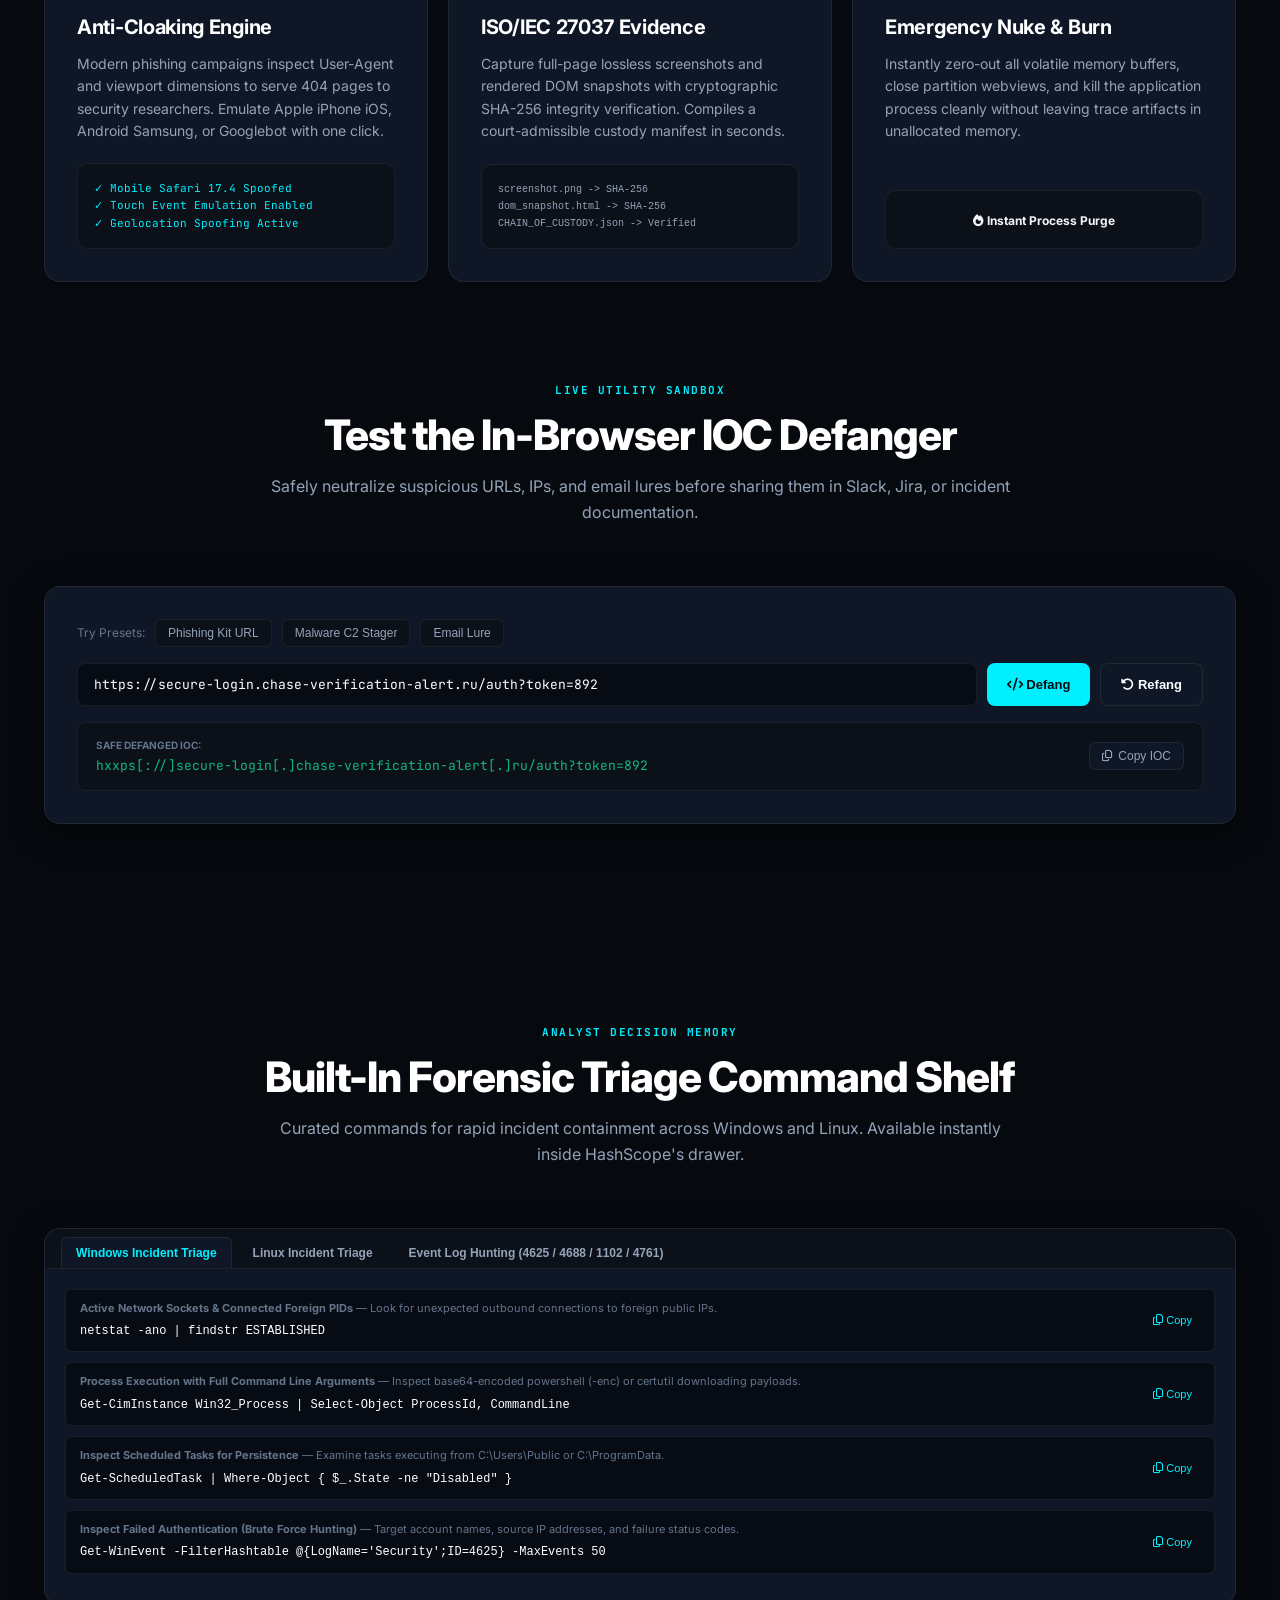
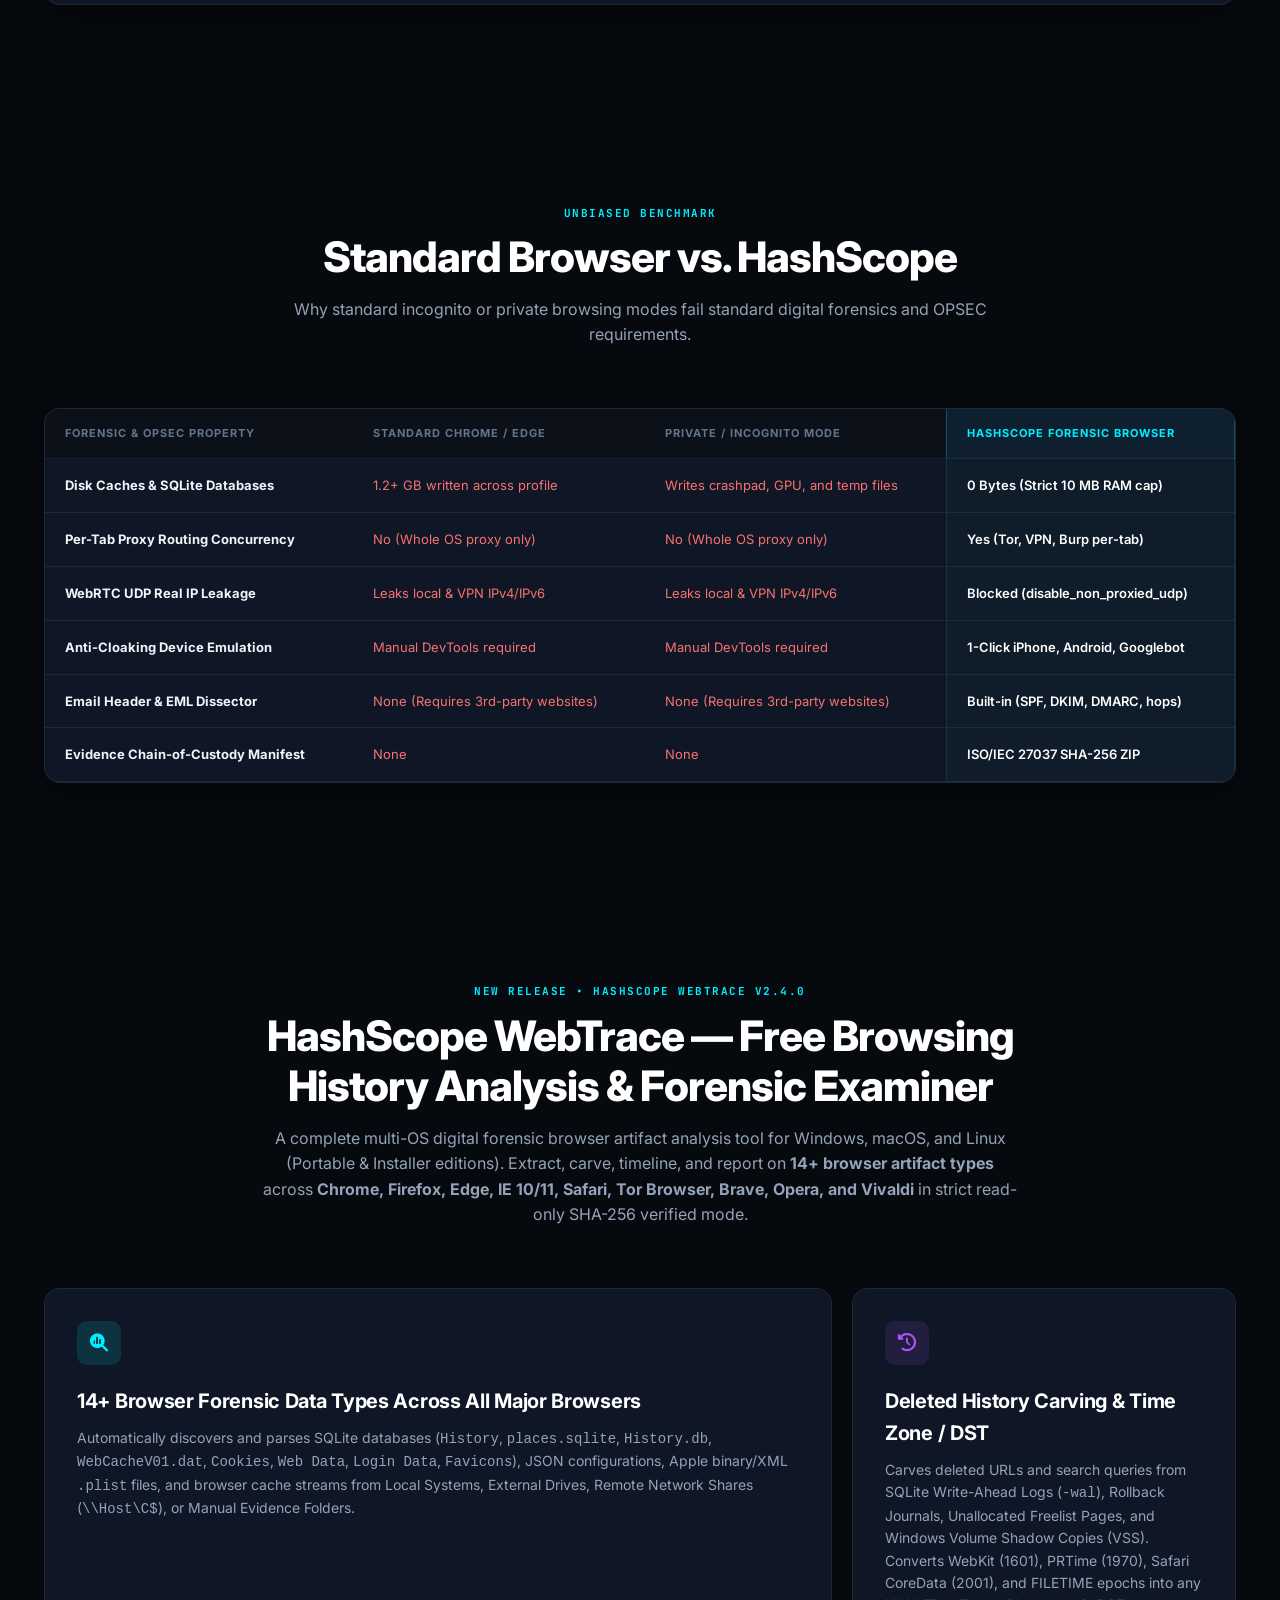
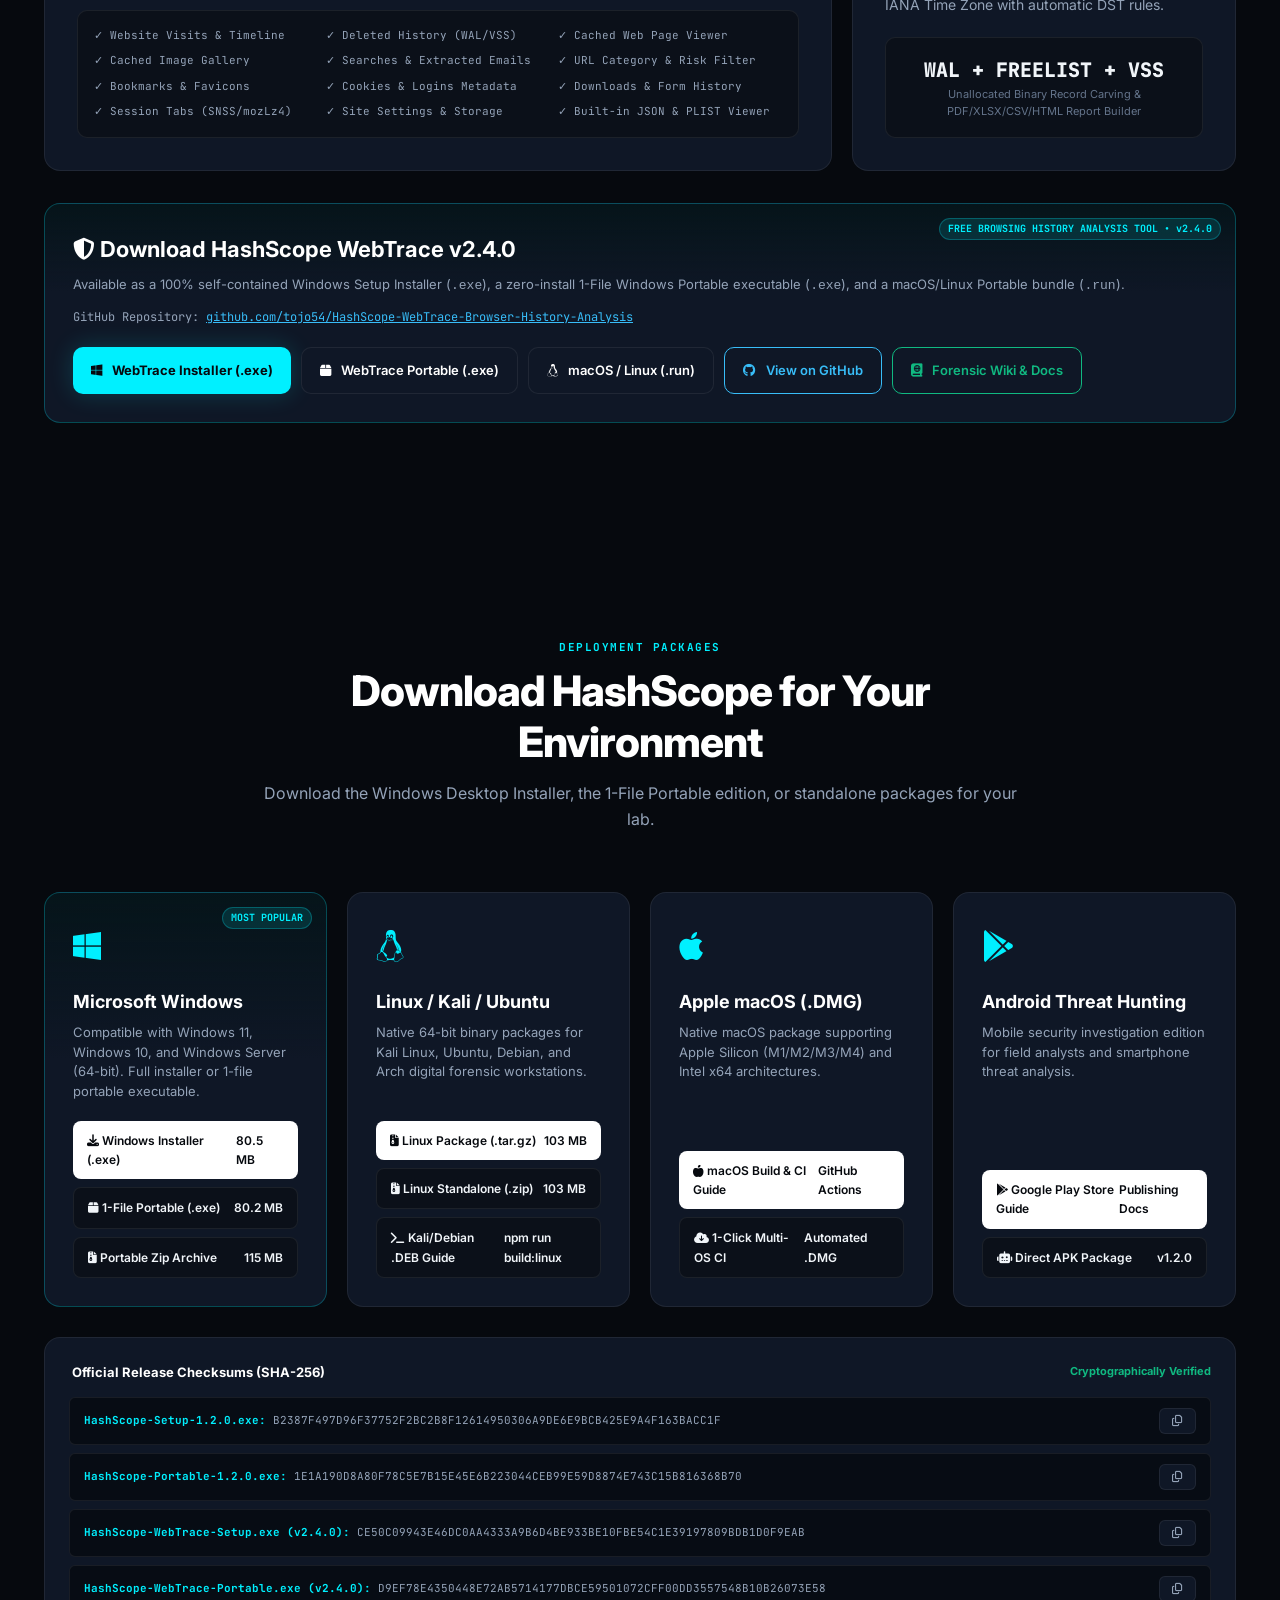
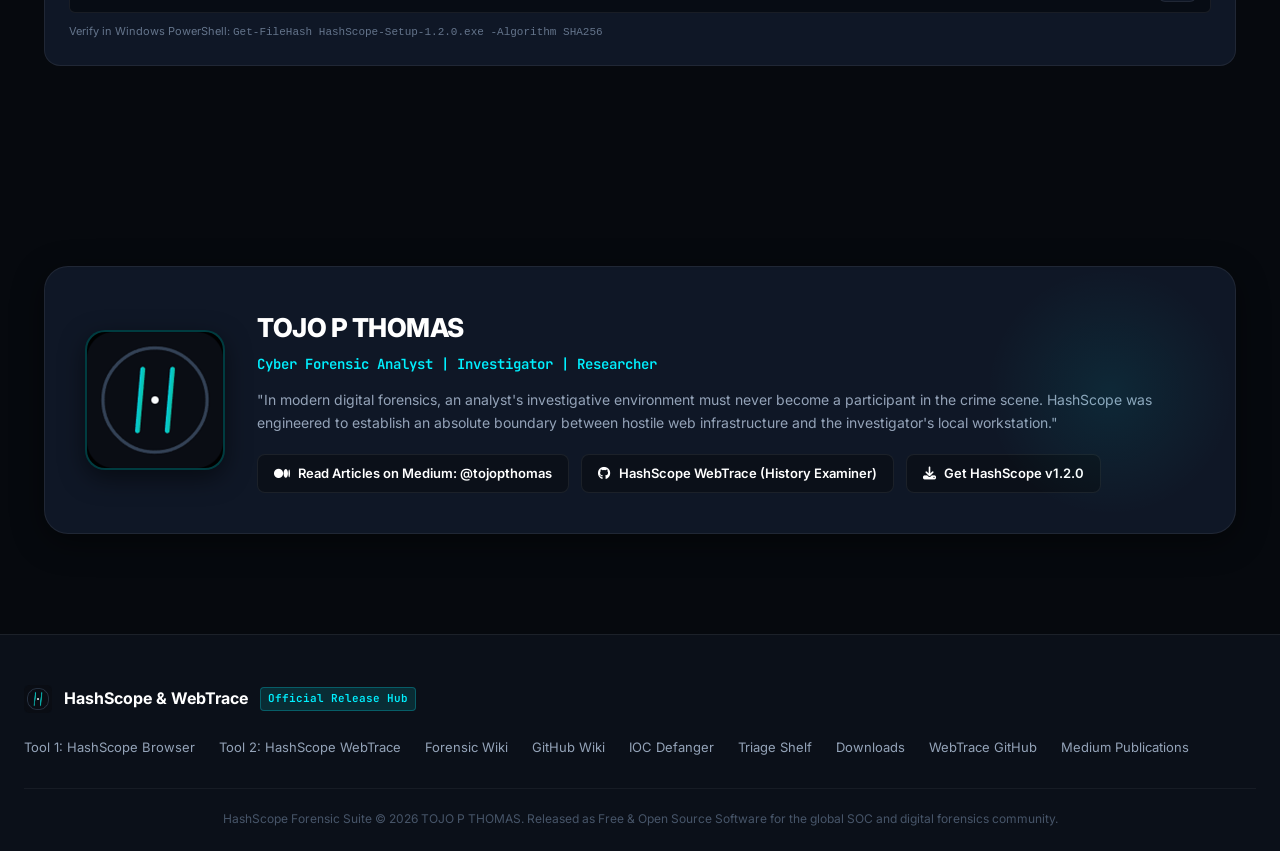
==== commit 9b2eeeef: "Redesign hashscope.in into a modular Forensic Software Suite with Forensic Tools dropdown menu and d" ====
--- a/index.html
+++ b/index.html
@@ -22,27 +22,84 @@
   <!-- ================= TOP NAVIGATION ================= -->
   <header class="site-nav">
     <div class="nav-container">
-      <a href="#" class="brand-wrapper">
+      <a href="index.html" class="brand-wrapper">
         <img src="assets/logo.png" alt="HashScope Logo" class="brand-logo-img">
         <span class="brand-name">HASH<span>SCOPE</span></span>
-        <span class="brand-badge">v1.2.0</span>
+        <span class="brand-badge">DFIR SUITE</span>
       </a>
 
       <nav class="nav-links">
-        <a href="#webtrace" style="color:#38bdf8; font-weight:700;"><i class="fa-solid fa-magnifying-glass-chart"></i> WebTrace Examiner</a>
-        <a href="wiki.html" style="color:#10b981; font-weight:700;"><i class="fa-solid fa-book-atlas"></i> Forensic Wiki</a>
-        <a href="#architecture">Architecture</a>
-        <a href="#simulator">Live Simulator</a>
+        <a href="index.html" style="color:#fff; font-weight:700;"><i class="fa-solid fa-house"></i> Home</a>
+
+        <!-- FORENSIC TOOLS DROPDOWN MENU -->
+        <div class="nav-dropdown" id="forensicToolsDropdown">
+          <button type="button" class="nav-dropdown-trigger" aria-expanded="false">
+            <i class="fa-solid fa-toolbox"></i> Forensic Tools <i class="fa-solid fa-chevron-down" style="font-size:10px;"></i>
+          </button>
+          <div class="nav-dropdown-menu">
+            <div class="nav-dropdown-header">HashScope DFIR Software Suite</div>
+
+            <a href="browser.html" class="nav-dropdown-item">
+              <div class="nav-dropdown-icon cyan"><i class="fa-solid fa-shield-halved"></i></div>
+              <div class="nav-dropdown-info">
+                <div class="nav-dropdown-title">
+                  1. HashScope Browser <span class="nav-tool-badge">v1.2.0</span>
+                </div>
+                <div class="nav-dropdown-desc">Zero-Trace, 10 MB RAM Per-Tab Isolated Threat Hunting &amp; OSINT Web Browser</div>
+              </div>
+            </a>
+
+            <a href="webtrace.html" class="nav-dropdown-item">
+              <div class="nav-dropdown-icon emerald"><i class="fa-solid fa-magnifying-glass-chart"></i></div>
+              <div class="nav-dropdown-info">
+                <div class="nav-dropdown-title">
+                  2. HashScope WebTrace <span class="nav-tool-badge new">v2.4.0 NEW</span>
+                </div>
+                <div class="nav-dropdown-desc">Free Browsing History Analysis &amp; 14+ Artifact Examiner (Chrome, Firefox, Edge, Safari, IE, Tor)</div>
+              </div>
+            </a>
+
+            <div class="nav-dropdown-header" style="margin-top:6px;">Upcoming Forensic Tools (R&amp;D)</div>
+
+            <a href="#upcoming-tools" class="nav-dropdown-item">
+              <div class="nav-dropdown-icon amber"><i class="fa-solid fa-hard-drive"></i></div>
+              <div class="nav-dropdown-info">
+                <div class="nav-dropdown-title">
+                  3. HashScope DiskCarve <span class="nav-tool-badge roadmap">ROADMAP</span>
+                </div>
+                <div class="nav-dropdown-desc">Unallocated Cluster &amp; File Signature Forensic Recovery Engine</div>
+              </div>
+            </a>
+
+            <a href="#upcoming-tools" class="nav-dropdown-item">
+              <div class="nav-dropdown-icon purple"><i class="fa-solid fa-memory"></i></div>
+              <div class="nav-dropdown-info">
+                <div class="nav-dropdown-title">
+                  4. HashScope MemTrace <span class="nav-tool-badge roadmap">ROADMAP</span>
+                </div>
+                <div class="nav-dropdown-desc">Volatile RAM Dump &amp; Process Injection Triage Analyzer</div>
+              </div>
+            </a>
+
+            <a href="#tools-directory" class="nav-dropdown-item" style="margin-top:4px; border-top:1px solid rgba(255,255,255,0.06); padding-top:10px;">
+              <div class="nav-dropdown-info" style="text-align:center; color:var(--cyan); font-size:12px; font-weight:700;">
+                <i class="fa-solid fa-layer-group"></i> View All Forensic Suite Products &rarr;
+              </div>
+            </a>
+          </div>
+        </div>
+
+        <a href="#simulator">Simulator</a>
         <a href="#sandbox">IOC Defanger</a>
         <a href="#triage">Triage Shelf</a>
-        <a href="#comparison">Forensic Audit</a>
+        <a href="wiki.html" style="color:#10b981; font-weight:700;"><i class="fa-solid fa-book-atlas"></i> Forensic Wiki</a>
         <a href="#download">Downloads</a>
         <a href="#creator">Architect</a>
       </nav>
 
       <div class="nav-actions">
-        <a href="#download" class="btn-nav-download">
-          <i class="fa-solid fa-download"></i> Get HashScope
+        <a href="#tools-directory" class="btn-nav-download">
+          <i class="fa-solid fa-layer-group"></i> Explore Suite
         </a>
       </div>
     </div>
@@ -53,35 +110,35 @@
     <section class="hero">
       <div class="hero-pill">
         <span class="pulse-dot"></span>
-        <span>Zero-Disk Footprint Enforced — Strict 10 MB RAM Partitioning</span>
+        <span>UNIFIED DIGITAL FORENSICS &amp; INCIDENT RESPONSE (DFIR) SOFTWARE SUITE</span>
       </div>
 
       <h1 class="hero-title">
-        Browse hostile infrastructure <br>
-        <span class="gradient-text">without leaving a single byte on disk.</span>
+        Browse hostile infrastructure &amp; investigate <br>
+        <span class="gradient-text">digital evidence with court-grade precision.</span>
       </h1>
 
       <p class="hero-desc">
-        Standard web browsers are designed to remember everything. <strong>HashScope</strong> is engineered to forget everything the millisecond a tab closes. Isolated per-tab Tor & WireGuard tunnels, anti-cloaking device emulation, and court-admissible evidence capture.
+        Architected by <strong>TOJO P THOMAS</strong> <em>(Cyber Forensic Analyst | Investigator | Researcher)</em>. Home of <strong>Tool 01: HashScope Browser v1.2.0</strong> (Zero-Trace Per-Tab Threat Hunting Browser) and <strong>Tool 02: HashScope WebTrace v2.4.0</strong> (Free Browsing History Analysis &amp; 14+ Artifact Examiner).
       </p>
 
       <div class="hero-cta-group">
-        <a href="downloads/HashScope-Setup-1.2.0.exe" class="btn-hero-primary">
-          <i class="fa-brands fa-windows"></i> Download HashScope Browser (.exe)
+        <a href="browser.html" class="btn-hero-primary">
+          <i class="fa-solid fa-shield-halved"></i> Tool 01: HashScope Browser (v1.2.0)
         </a>
-        <a href="downloads/HashScope-Portable-1.2.0.exe" class="btn-hero-secondary">
-          <i class="fa-solid fa-cube"></i> 1-File Portable (.exe)
+        <a href="webtrace.html" class="btn-hero-secondary" style="border-color:#10b981; color:#34d399;">
+          <i class="fa-solid fa-magnifying-glass-chart"></i> Tool 02: HashScope WebTrace (v2.4.0)
         </a>
-        <a href="#webtrace" class="btn-hero-secondary" style="border-color:#38bdf8; color:#38bdf8;">
-          <i class="fa-solid fa-magnifying-glass-chart"></i> HashScope WebTrace v2.4.0 (History Examiner)
+        <a href="#download" class="btn-hero-secondary">
+          <i class="fa-solid fa-download"></i> All Downloads &amp; Checksums
         </a>
       </div>
 
       <div class="hero-trust-row">
-        <div class="hero-trust-item"><i class="fa-solid fa-check text-cyan"></i> 0-Byte Disk Footprint</div>
-        <div class="hero-trust-item"><i class="fa-solid fa-check text-cyan"></i> WebRTC UDP Leak Killswitch</div>
-        <div class="hero-trust-item"><i class="fa-solid fa-check text-cyan"></i> ISO/IEC 27037 Evidence Chain</div>
-        <div class="hero-trust-item"><i class="fa-solid fa-check text-cyan"></i> Free & Open Source</div>
+        <div class="hero-trust-item"><i class="fa-solid fa-check text-cyan"></i> 0-Byte Disk Footprint Browser</div>
+        <div class="hero-trust-item"><i class="fa-solid fa-check text-cyan"></i> 14+ Browser Artifact History Examiner</div>
+        <div class="hero-trust-item"><i class="fa-solid fa-check text-cyan"></i> SQLite WAL / Freelist / VSS Deleted Carving</div>
+        <div class="hero-trust-item"><i class="fa-solid fa-check text-cyan"></i> ISO/IEC 27037 &amp; SHA-256 Chain of Custody</div>
       </div>
 
       <!-- ================= LIVE INTERACTIVE BROWSER STAGE ================= -->
@@ -180,6 +237,121 @@
                 [00:00:05] Click 'Evidence' above to simulate cryptographic chain-of-custody archive generation.
               </div>
             </div>
+          </div>
+        </div>
+      </div>
+    </section>
+
+    <!-- ================= FORENSIC SOFTWARE SUITE DIRECTORY ================= -->
+    <section class="section" id="tools-directory">
+      <div class="section-head">
+        <span class="section-tag">MODULAR DIGITAL FORENSICS ECOSYSTEM</span>
+        <h2 class="section-title">HashScope Forensic Tools Directory</h2>
+        <p class="section-subtitle">
+          Select any tool from the suite below or from the top <strong>Forensic Tools</strong> menu to open its dedicated product page, technical specifications, and verified downloads.
+        </p>
+      </div>
+
+      <div class="suite-grid">
+        <!-- Tool 01: HashScope Browser -->
+        <div class="suite-card">
+          <div>
+            <div class="suite-card-top">
+              <span class="suite-num">TOOL 01 • STABLE v1.2.0</span>
+              <span style="font-size:12px; color:var(--text-muted); font-family:var(--font-mono);">Windows &amp; Linux</span>
+            </div>
+            <h3><i class="fa-solid fa-shield-halved text-cyan"></i> HashScope Browser</h3>
+            <p>
+              Zero-Trace, Per-Tab Isolated Threat Hunting &amp; Digital Forensics Web Browser. Enforces a strict 10 MB volatile RAM ceiling (0-byte disk footprint) with per-tab Tor/WireGuard/Burp routing, anti-cloaking emulation, Email/Event Log analyzers, and ISO/IEC 27037 evidence capture.
+            </p>
+            <div class="suite-spec-list">
+              <span>✓ 0-Byte Disk Footprint</span>
+              <span>✓ Per-Tab Tor / VPN / Burp</span>
+              <span>✓ Anti-Cloaking Emulation</span>
+              <span>✓ Email &amp; Event ID Dissector</span>
+              <span>✓ WebRTC UDP Leak Block</span>
+              <span>✓ ISO/IEC 27037 Evidence ZIP</span>
+            </div>
+          </div>
+          <div class="suite-actions">
+            <a href="browser.html" class="btn-hero-primary" style="padding:11px 18px; font-size:13px;">
+              <i class="fa-solid fa-arrow-up-right-from-square"></i> Open Product Page
+            </a>
+            <a href="downloads/HashScope-Setup-1.2.0.exe" class="btn-hero-secondary" style="padding:11px 16px; font-size:13px;">
+              <i class="fa-brands fa-windows"></i> Setup (.exe)
+            </a>
+            <a href="downloads/HashScope-Portable-1.2.0.exe" class="btn-hero-secondary" style="padding:11px 16px; font-size:13px;">
+              <i class="fa-solid fa-cube"></i> Portable (.exe)
+            </a>
+          </div>
+        </div>
+
+        <!-- Tool 02: HashScope WebTrace -->
+        <div class="suite-card featured-emerald" style="border-color:rgba(16,185,129,0.28);">
+          <div>
+            <div class="suite-card-top">
+              <span class="suite-num" style="color:#34d399; border-color:rgba(16,185,129,0.4); background:rgba(16,185,129,0.12);">TOOL 02 • NEW RELEASE v2.4.0</span>
+              <span style="font-size:12px; color:var(--text-muted); font-family:var(--font-mono);">Windows, macOS &amp; Linux</span>
+            </div>
+            <h3><i class="fa-solid fa-magnifying-glass-chart text-emerald"></i> HashScope WebTrace</h3>
+            <p>
+              Free Browsing History Analysis &amp; Digital Forensic Browser Artifact Examiner. Extracts, carves, timelines, and reports on <strong>14+ browser artifact types</strong> across <strong>Chrome, Firefox, Edge, IE 10/11, Safari, Tor, Brave, Opera, and Vivaldi</strong> in Portable and Installer modes.
+            </p>
+            <div class="suite-spec-list">
+              <span>✓ 14+ Browser Data Types</span>
+              <span>✓ SQLite WAL/Freelist/VSS Carver</span>
+              <span>✓ Cached Web Page &amp; Image Viewer</span>
+              <span>✓ Built-in JSON &amp; PLIST Viewer</span>
+              <span>✓ Time Zone &amp; DST Conversion</span>
+              <span>✓ PDF / XLSX / CSV / HTML Reports</span>
+            </div>
+          </div>
+          <div class="suite-actions">
+            <a href="webtrace.html" class="btn-hero-primary" style="padding:11px 18px; font-size:13px; background:#10b981; color:#04130d;">
+              <i class="fa-solid fa-arrow-up-right-from-square"></i> Open Product Page
+            </a>
+            <a href="downloads/HashScope-WebTrace-Setup.exe" class="btn-hero-secondary" style="padding:11px 16px; font-size:13px;">
+              <i class="fa-brands fa-windows"></i> Setup (.exe)
+            </a>
+            <a href="downloads/HashScope-WebTrace-Portable.exe" class="btn-hero-secondary" style="padding:11px 16px; font-size:13px;">
+              <i class="fa-solid fa-usb"></i> Portable (.exe)
+            </a>
+            <a href="https://github.com/tojo54/HashScope-WebTrace-Browser-History-Analysis" target="_blank" class="btn-hero-secondary" style="padding:11px 16px; font-size:13px;">
+              <i class="fa-brands fa-github"></i> GitHub
+            </a>
+          </div>
+        </div>
+      </div>
+
+      <!-- Upcoming Forensic Tools Expansion Grid -->
+      <div id="upcoming-tools" style="margin-top:20px;">
+        <div style="font-size:11px; font-family:var(--font-mono); text-transform:uppercase; letter-spacing:0.08em; color:var(--amber); margin-bottom:12px;">
+          <i class="fa-solid fa-flask"></i> Upcoming HashScope Forensic Tools Pipeline (R&amp;D Expansion Slots)
+        </div>
+        <div class="roadmap-grid">
+          <div class="roadmap-card">
+            <div style="display:flex; justify-content:space-between; margin-bottom:8px;">
+              <span class="nav-tool-badge roadmap">TOOL 03 • IN R&amp;D</span>
+              <i class="fa-solid fa-hard-drive" style="color:var(--amber);"></i>
+            </div>
+            <h4 style="color:#fff; margin-bottom:6px;">HashScope DiskCarve</h4>
+            <p style="font-size:12.5px; color:var(--text-secondary);">Unallocated disk cluster, MFT/USN Journal, and deleted file signature carver for NTFS, APFS, and ext4 images.</p>
+          </div>
+          <div class="roadmap-card">
+            <div style="display:flex; justify-content:space-between; margin-bottom:8px;">
+              <span class="nav-tool-badge roadmap">TOOL 04 • IN R&amp;D</span>
+              <i class="fa-solid fa-memory" style="color:var(--purple);"></i>
+            </div>
+            <h4 style="color:#fff; margin-bottom:6px;">HashScope MemTrace</h4>
+            <p style="font-size:12.5px; color:var(--text-secondary);">Live volatile memory acquisition, process hollowing detection, and injected shellcode triage examiner.</p>
+          </div>
+          <div class="roadmap-card">
+            <div style="display:flex; justify-content:space-between; margin-bottom:8px;">
+              <span class="nav-tool-badge roadmap">TOOL 05 • IN R&amp;D</span>
+              <i class="fa-solid fa-file-shield" style="color:var(--cyan);"></i>
+            </div>
+            <h4 style="color:#fff; margin-bottom:6px;">HashScope RegPulse</h4>
+            <p style="font-size:12.5px; color:var(--text-secondary);">Windows Registry hive (`NTUSER.DAT`, `SYSTEM`, `SAM`, `Amcache`, `ShimCache`) timeline &amp; persistence analyzer.</p>
           </div>
         </div>
       </div>
@@ -665,11 +837,10 @@
       </div>
 
       <div class="footer-links">
-        <a href="#webtrace">WebTrace Examiner</a>
+        <a href="browser.html">Tool 1: HashScope Browser</a>
+        <a href="webtrace.html">Tool 2: HashScope WebTrace</a>
         <a href="wiki.html">Forensic Wiki</a>
         <a href="https://github.com/tojo54/hashscope/wiki" target="_blank">GitHub Wiki</a>
-        <a href="#architecture">Architecture</a>
-        <a href="#simulator">Simulator</a>
         <a href="#sandbox">IOC Defanger</a>
         <a href="#triage">Triage Shelf</a>
         <a href="#download">Downloads</a>
@@ -679,12 +850,22 @@
     </div>
 
     <div class="footer-bottom">
-      HashScope Forensic Browser © 2026 TOJO P THOMAS. Released as Free & Open Source Software for the global SOC and digital forensics community.
+      HashScope Forensic Suite © 2026 TOJO P THOMAS. Released as Free &amp; Open Source Software for the global SOC and digital forensics community.
     </div>
   </footer>
 
   <!-- ================= INTERACTIVE SCRIPT ================= -->
   <script>
+    // Forensic Tools Dropdown Toggle
+    const dd = document.getElementById('forensicToolsDropdown');
+    if (dd) {
+      dd.querySelector('.nav-dropdown-trigger').addEventListener('click', (e) => {
+        e.stopPropagation();
+        dd.classList.toggle('open');
+      });
+      document.addEventListener('click', () => dd.classList.remove('open'));
+    }
+
     // 1. Live Interactive Browser Simulator Logic
     const tabData = {
       'tab-tor': {
--- a/style.css
+++ b/style.css
@@ -1230,10 +1230,301 @@
 
 /* Responsive */
 @media (max-width: 900px) {
-  .nav-links { display: none; }
+  .nav-links { display: flex; flex-wrap: wrap; gap: 12px; }
+  .nav-container { height: auto; padding: 14px 20px; flex-wrap: wrap; gap: 12px; }
   .bento-col-8, .bento-col-4, .bento-col-6 { grid-column: span 12; }
   .creator-card { grid-template-columns: 1fr; text-align: center; }
   .creator-img-wrap { margin: 0 auto; }
   .creator-links-row { justify-content: center; }
   .mock-titlebar { flex-direction: column; align-items: flex-start; }
 }
+
+/* ============================================================
+   GLOBAL FORENSIC TOOLS DROPDOWN MENU & SUITE DIRECTORY
+   ============================================================ */
+.nav-dropdown {
+  position: relative;
+  display: inline-flex;
+  align-items: center;
+}
+
+.nav-dropdown-trigger {
+  display: inline-flex;
+  align-items: center;
+  gap: 7px;
+  font-size: 13px;
+  font-weight: 700;
+  color: var(--cyan) !important;
+  background: rgba(0, 240, 255, 0.08);
+  border: 1px solid rgba(0, 240, 255, 0.28);
+  padding: 7px 14px;
+  border-radius: 8px;
+  cursor: pointer;
+  transition: all 0.2s ease;
+}
+
+.nav-dropdown-trigger:hover,
+.nav-dropdown.open .nav-dropdown-trigger {
+  background: rgba(0, 240, 255, 0.16);
+  border-color: var(--cyan);
+  color: #ffffff !important;
+  box-shadow: 0 0 18px rgba(0, 240, 255, 0.2);
+}
+
+.nav-dropdown-menu {
+  position: absolute;
+  top: calc(100% + 10px);
+  left: 0;
+  width: 390px;
+  background: rgba(11, 16, 25, 0.97);
+  backdrop-filter: blur(20px);
+  -webkit-backdrop-filter: blur(20px);
+  border: 1px solid rgba(0, 240, 255, 0.3);
+  border-radius: 14px;
+  padding: 10px;
+  box-shadow: 0 20px 50px rgba(0, 0, 0, 0.75), 0 0 25px rgba(0, 240, 255, 0.12);
+  opacity: 0;
+  visibility: hidden;
+  transform: translateY(8px);
+  transition: all 0.18s ease;
+  z-index: 2000;
+}
+
+.nav-dropdown:hover .nav-dropdown-menu,
+.nav-dropdown:focus-within .nav-dropdown-menu,
+.nav-dropdown.open .nav-dropdown-menu {
+  opacity: 1;
+  visibility: visible;
+  transform: translateY(0);
+}
+
+.nav-dropdown-header {
+  font-size: 10px;
+  font-family: var(--font-mono);
+  text-transform: uppercase;
+  letter-spacing: 0.08em;
+  color: var(--text-muted);
+  padding: 6px 10px 4px;
+  border-bottom: 1px solid rgba(255, 255, 255, 0.06);
+  margin-bottom: 6px;
+}
+
+.nav-dropdown-item {
+  display: flex;
+  align-items: flex-start;
+  gap: 12px;
+  padding: 11px 12px;
+  border-radius: 10px;
+  text-decoration: none;
+  transition: all 0.15s ease;
+  border: 1px solid transparent;
+}
+
+.nav-dropdown-item:hover {
+  background: rgba(0, 240, 255, 0.09);
+  border-color: rgba(0, 240, 255, 0.25);
+}
+
+.nav-dropdown-item.active-tool {
+  background: rgba(0, 240, 255, 0.07);
+  border-color: rgba(0, 240, 255, 0.22);
+}
+
+.nav-dropdown-icon {
+  width: 36px;
+  height: 36px;
+  border-radius: 9px;
+  display: flex;
+  align-items: center;
+  justify-content: center;
+  font-size: 16px;
+  flex-shrink: 0;
+  margin-top: 2px;
+}
+
+.nav-dropdown-icon.cyan {
+  background: rgba(0, 240, 255, 0.14);
+  color: var(--cyan);
+  border: 1px solid rgba(0, 240, 255, 0.3);
+}
+
+.nav-dropdown-icon.emerald {
+  background: rgba(16, 185, 129, 0.14);
+  color: var(--emerald);
+  border: 1px solid rgba(16, 185, 129, 0.3);
+}
+
+.nav-dropdown-icon.purple {
+  background: rgba(168, 85, 247, 0.14);
+  color: var(--purple);
+  border: 1px solid rgba(168, 85, 247, 0.3);
+}
+
+.nav-dropdown-icon.amber {
+  background: rgba(245, 158, 11, 0.14);
+  color: var(--amber);
+  border: 1px solid rgba(245, 158, 11, 0.3);
+}
+
+.nav-dropdown-info {
+  flex: 1;
+}
+
+.nav-dropdown-title {
+  font-size: 13.5px;
+  font-weight: 700;
+  color: #ffffff;
+  display: flex;
+  align-items: center;
+  gap: 8px;
+  margin-bottom: 2px;
+}
+
+.nav-dropdown-desc {
+  font-size: 11.5px;
+  color: var(--text-secondary);
+  line-height: 1.4;
+}
+
+.nav-tool-badge {
+  font-family: var(--font-mono);
+  font-size: 9.5px;
+  padding: 1px 6px;
+  border-radius: 4px;
+  font-weight: 700;
+  background: rgba(0, 240, 255, 0.15);
+  color: var(--cyan);
+  border: 1px solid rgba(0, 240, 255, 0.3);
+}
+
+.nav-tool-badge.new {
+  background: rgba(16, 185, 129, 0.18);
+  color: #34d399;
+  border-color: rgba(16, 185, 129, 0.4);
+}
+
+.nav-tool-badge.roadmap {
+  background: rgba(245, 158, 11, 0.15);
+  color: #fbbf24;
+  border-color: rgba(245, 158, 11, 0.35);
+}
+
+/* Suite Product Directory Grid */
+.suite-grid {
+  display: grid;
+  grid-template-columns: repeat(2, 1fr);
+  gap: 24px;
+  margin-bottom: 28px;
+}
+
+@media (max-width: 960px) {
+  .suite-grid {
+    grid-template-columns: 1fr;
+  }
+  .nav-dropdown-menu {
+    width: 310px;
+    left: 0;
+  }
+}
+
+.suite-card {
+  background: linear-gradient(165deg, rgba(15, 23, 38, 0.92), rgba(11, 16, 25, 0.95));
+  border: 1px solid var(--border-subtle);
+  border-radius: var(--radius-lg);
+  padding: 28px;
+  display: flex;
+  flex-direction: column;
+  justify-content: space-between;
+  transition: all 0.25s ease;
+  position: relative;
+  overflow: hidden;
+}
+
+.suite-card:hover {
+  border-color: var(--border-glow);
+  box-shadow: var(--glow-cyan);
+  transform: translateY(-3px);
+}
+
+.suite-card.featured-emerald:hover {
+  border-color: rgba(16, 185, 129, 0.5);
+  box-shadow: var(--glow-emerald);
+}
+
+.suite-card-top {
+  display: flex;
+  align-items: center;
+  justify-content: space-between;
+  gap: 12px;
+  margin-bottom: 16px;
+}
+
+.suite-num {
+  font-family: var(--font-mono);
+  font-size: 11px;
+  font-weight: 700;
+  color: var(--cyan);
+  background: var(--cyan-dim);
+  border: 1px solid var(--border-accent);
+  padding: 4px 10px;
+  border-radius: 6px;
+}
+
+.suite-card h3 {
+  font-size: 22px;
+  font-weight: 800;
+  color: #fff;
+  margin-bottom: 10px;
+}
+
+.suite-card p {
+  font-size: 14px;
+  color: var(--text-secondary);
+  margin-bottom: 18px;
+}
+
+.suite-spec-list {
+  display: grid;
+  grid-template-columns: repeat(2, 1fr);
+  gap: 8px;
+  margin-bottom: 22px;
+  padding: 14px;
+  background: rgba(6, 9, 14, 0.65);
+  border: 1px solid rgba(255, 255, 255, 0.05);
+  border-radius: 10px;
+  font-family: var(--font-mono);
+  font-size: 11.5px;
+  color: #cbd5e1;
+}
+
+.suite-actions {
+  display: flex;
+  flex-wrap: wrap;
+  gap: 10px;
+  margin-top: auto;
+}
+
+.roadmap-grid {
+  display: grid;
+  grid-template-columns: repeat(3, 1fr);
+  gap: 18px;
+}
+
+@media (max-width: 900px) {
+  .roadmap-grid {
+    grid-template-columns: 1fr;
+  }
+}
+
+.roadmap-card {
+  background: rgba(13, 21, 34, 0.72);
+  border: 1px dashed rgba(148, 163, 184, 0.22);
+  border-radius: 14px;
+  padding: 20px;
+  transition: all 0.2s ease;
+}
+
+.roadmap-card:hover {
+  border-color: rgba(245, 158, 11, 0.45);
+  background: rgba(15, 23, 38, 0.9);
+}
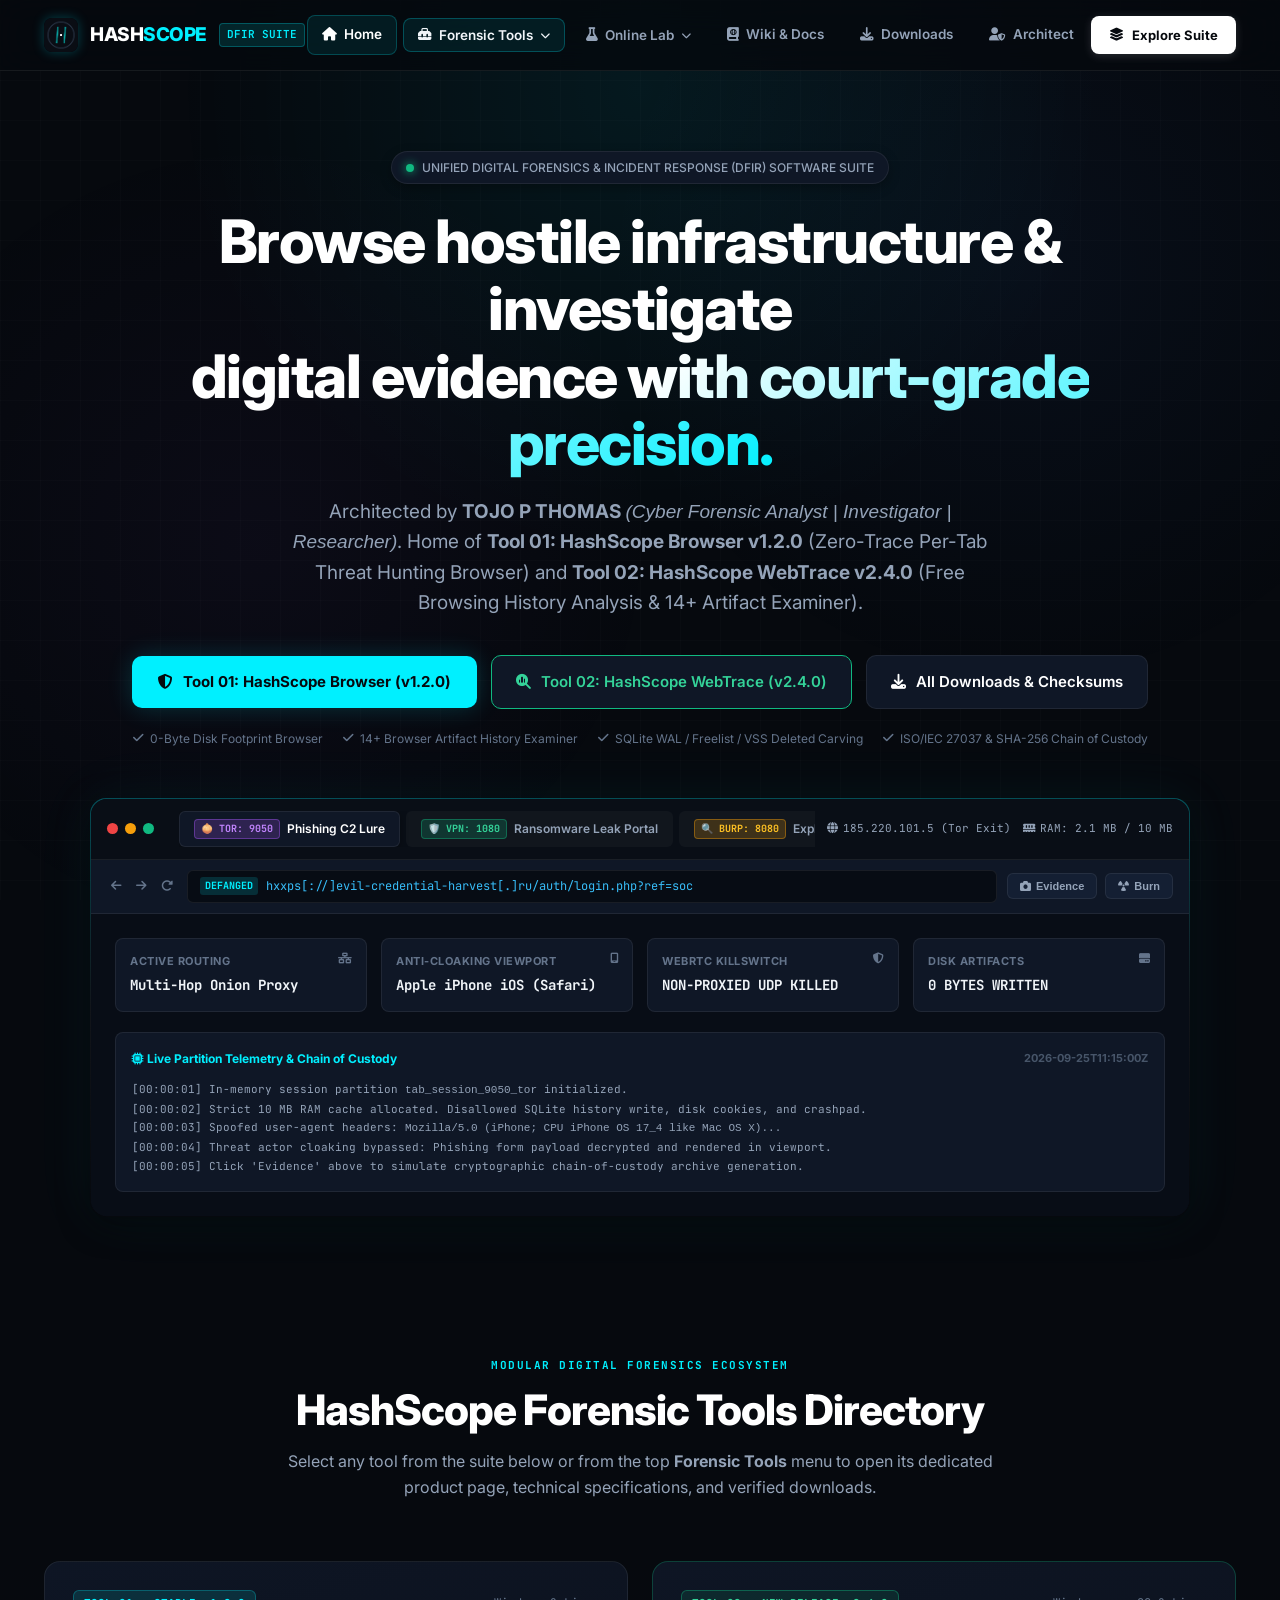
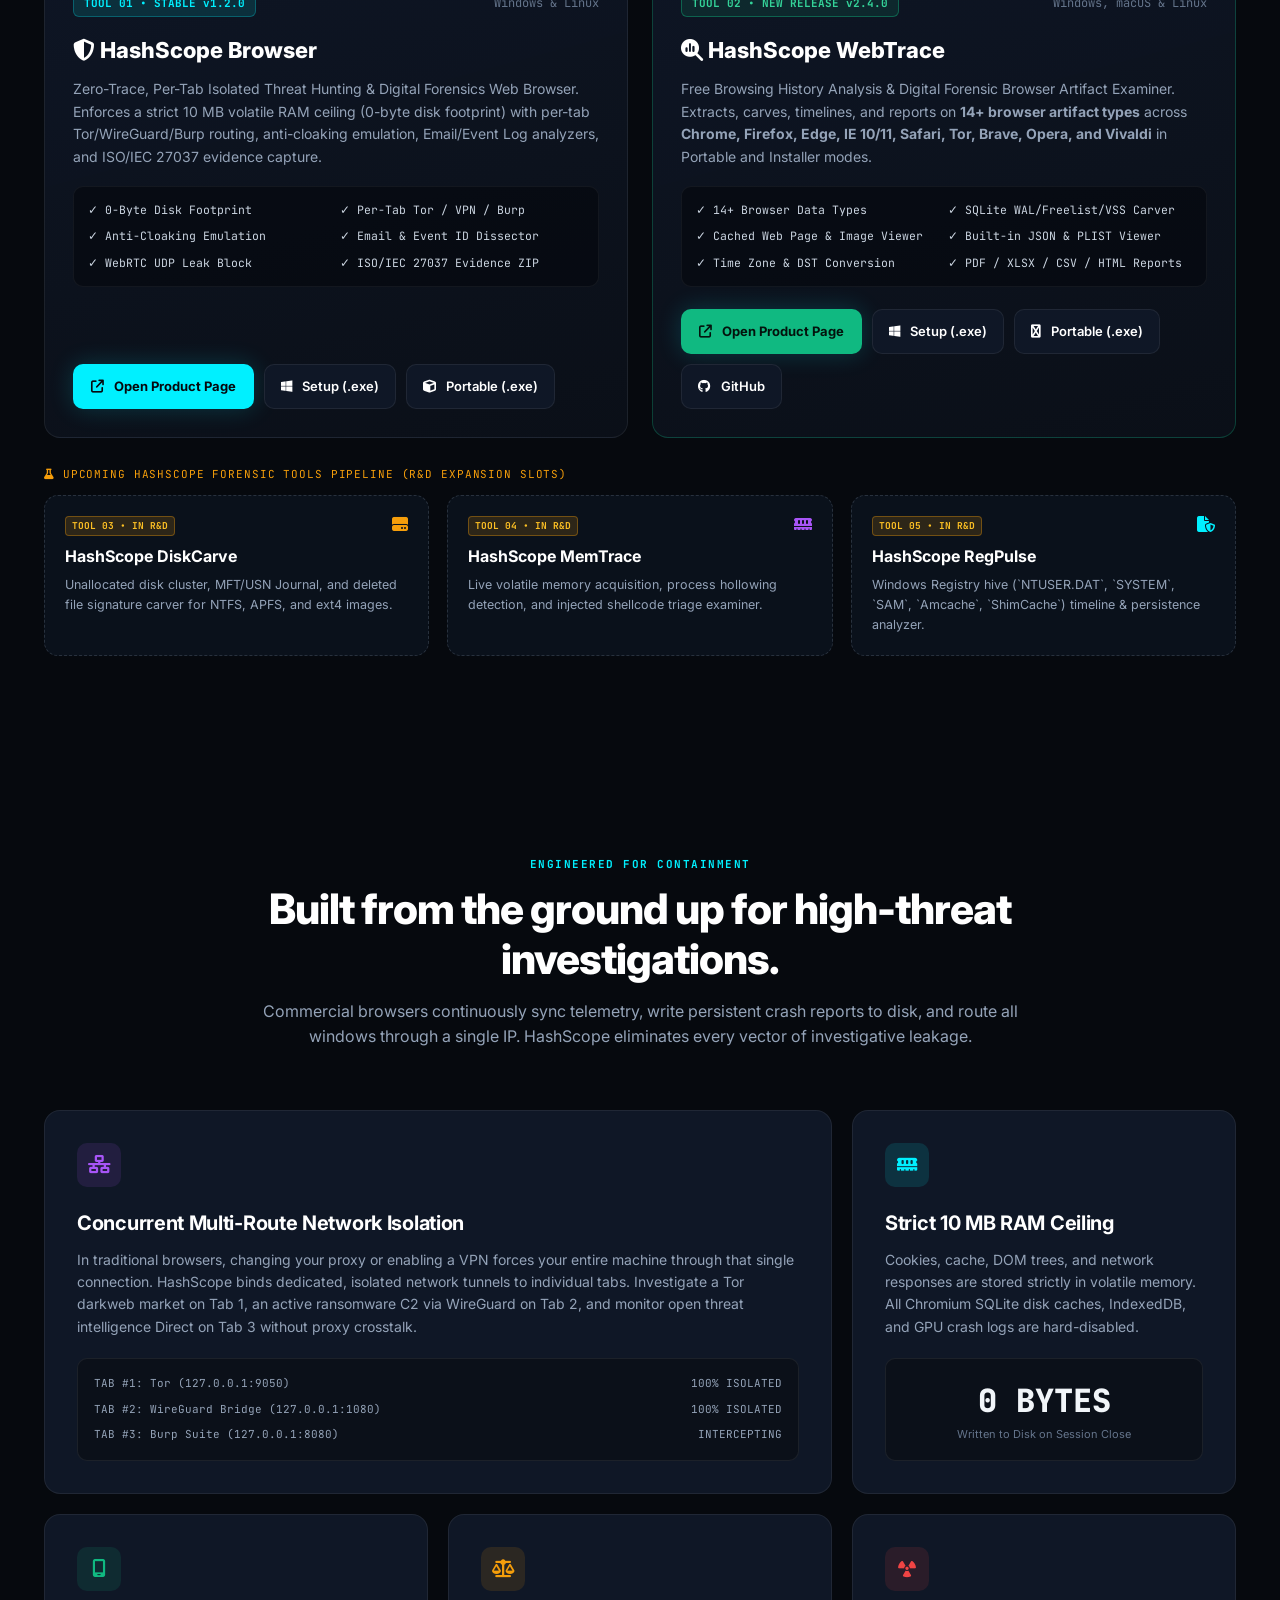
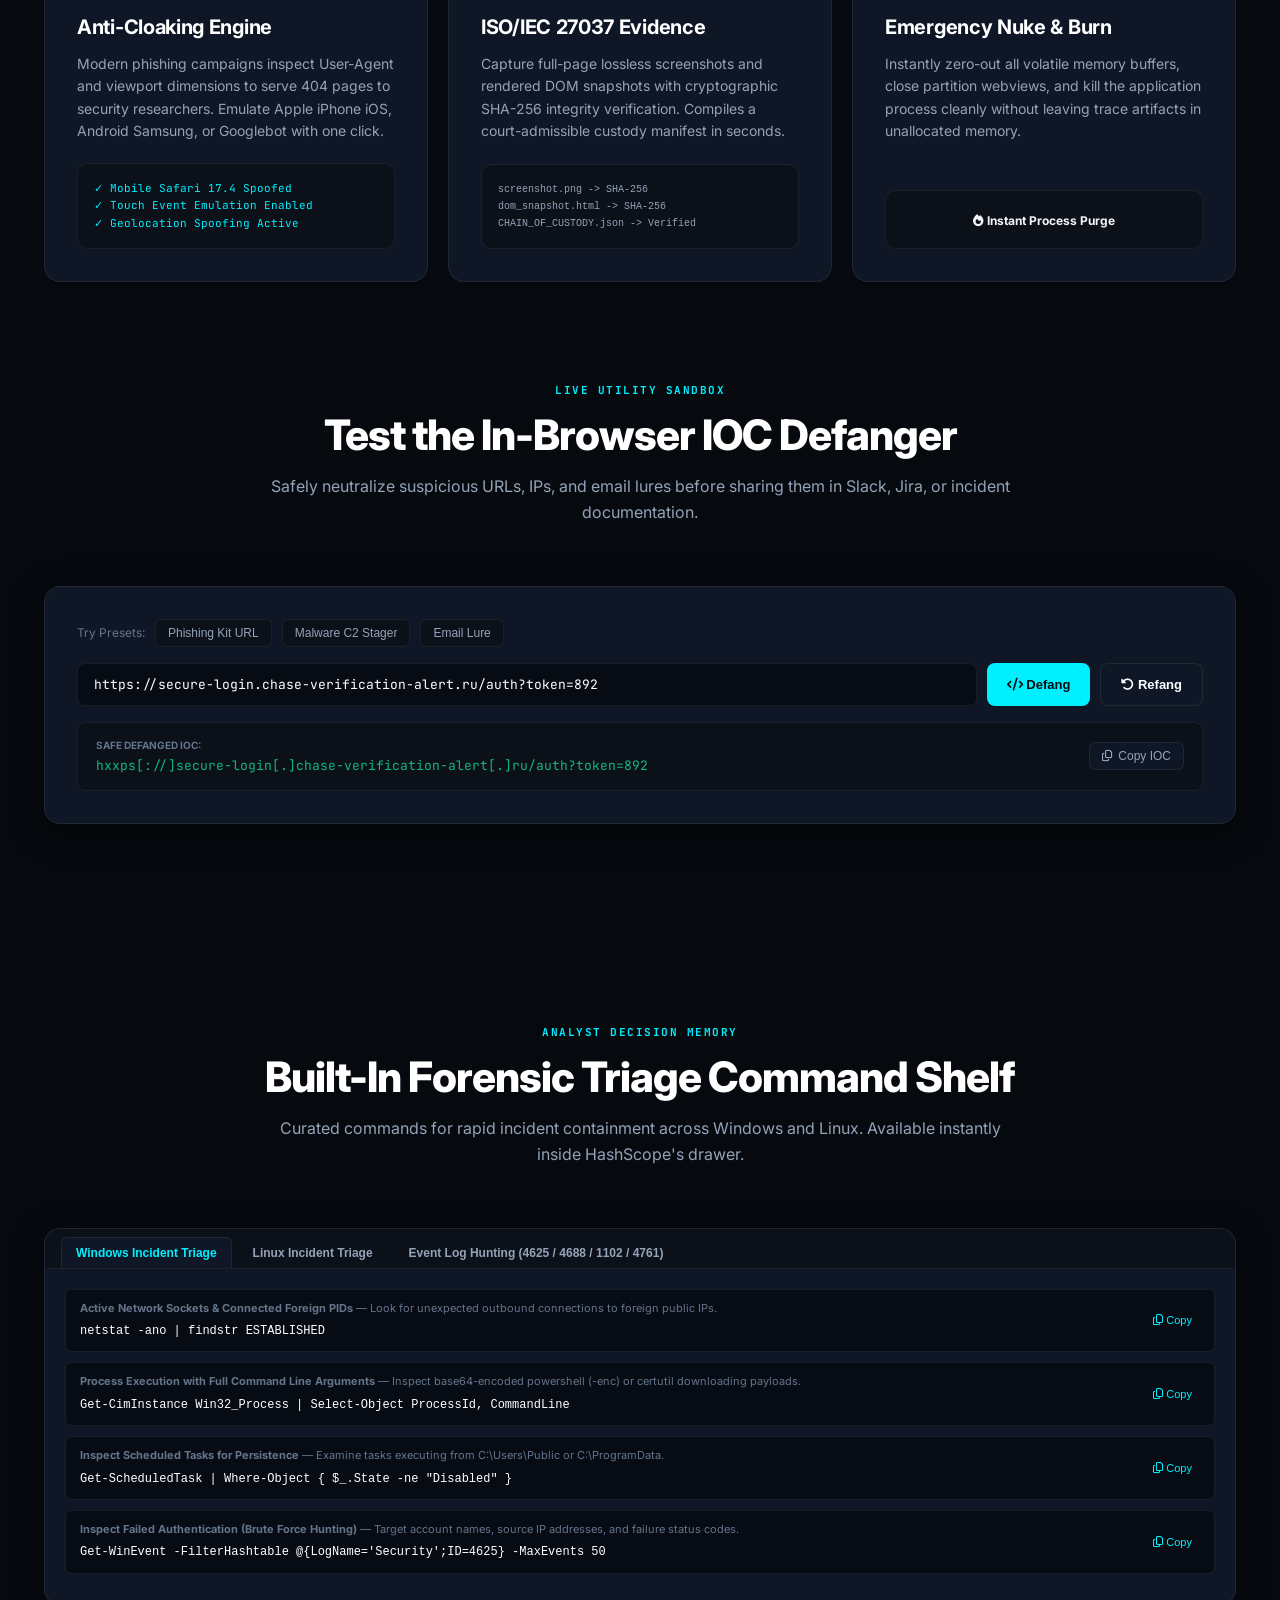
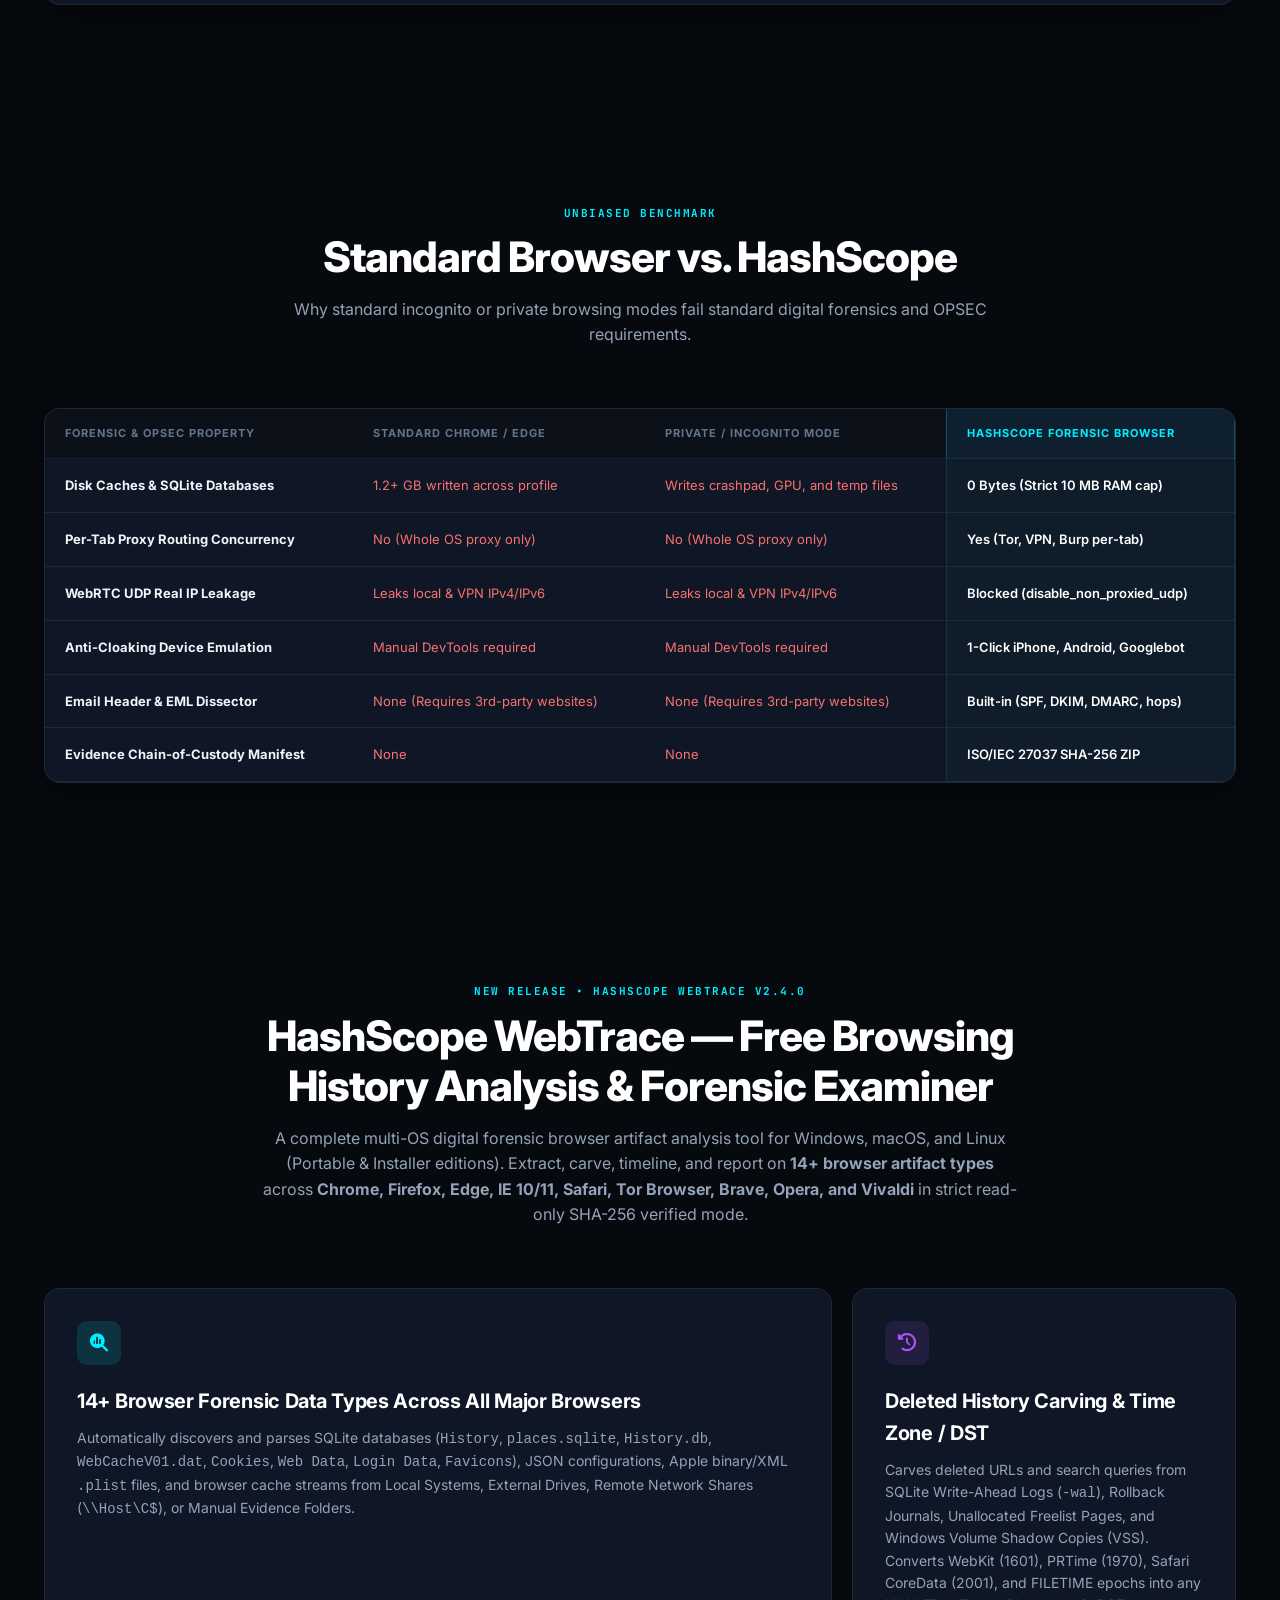
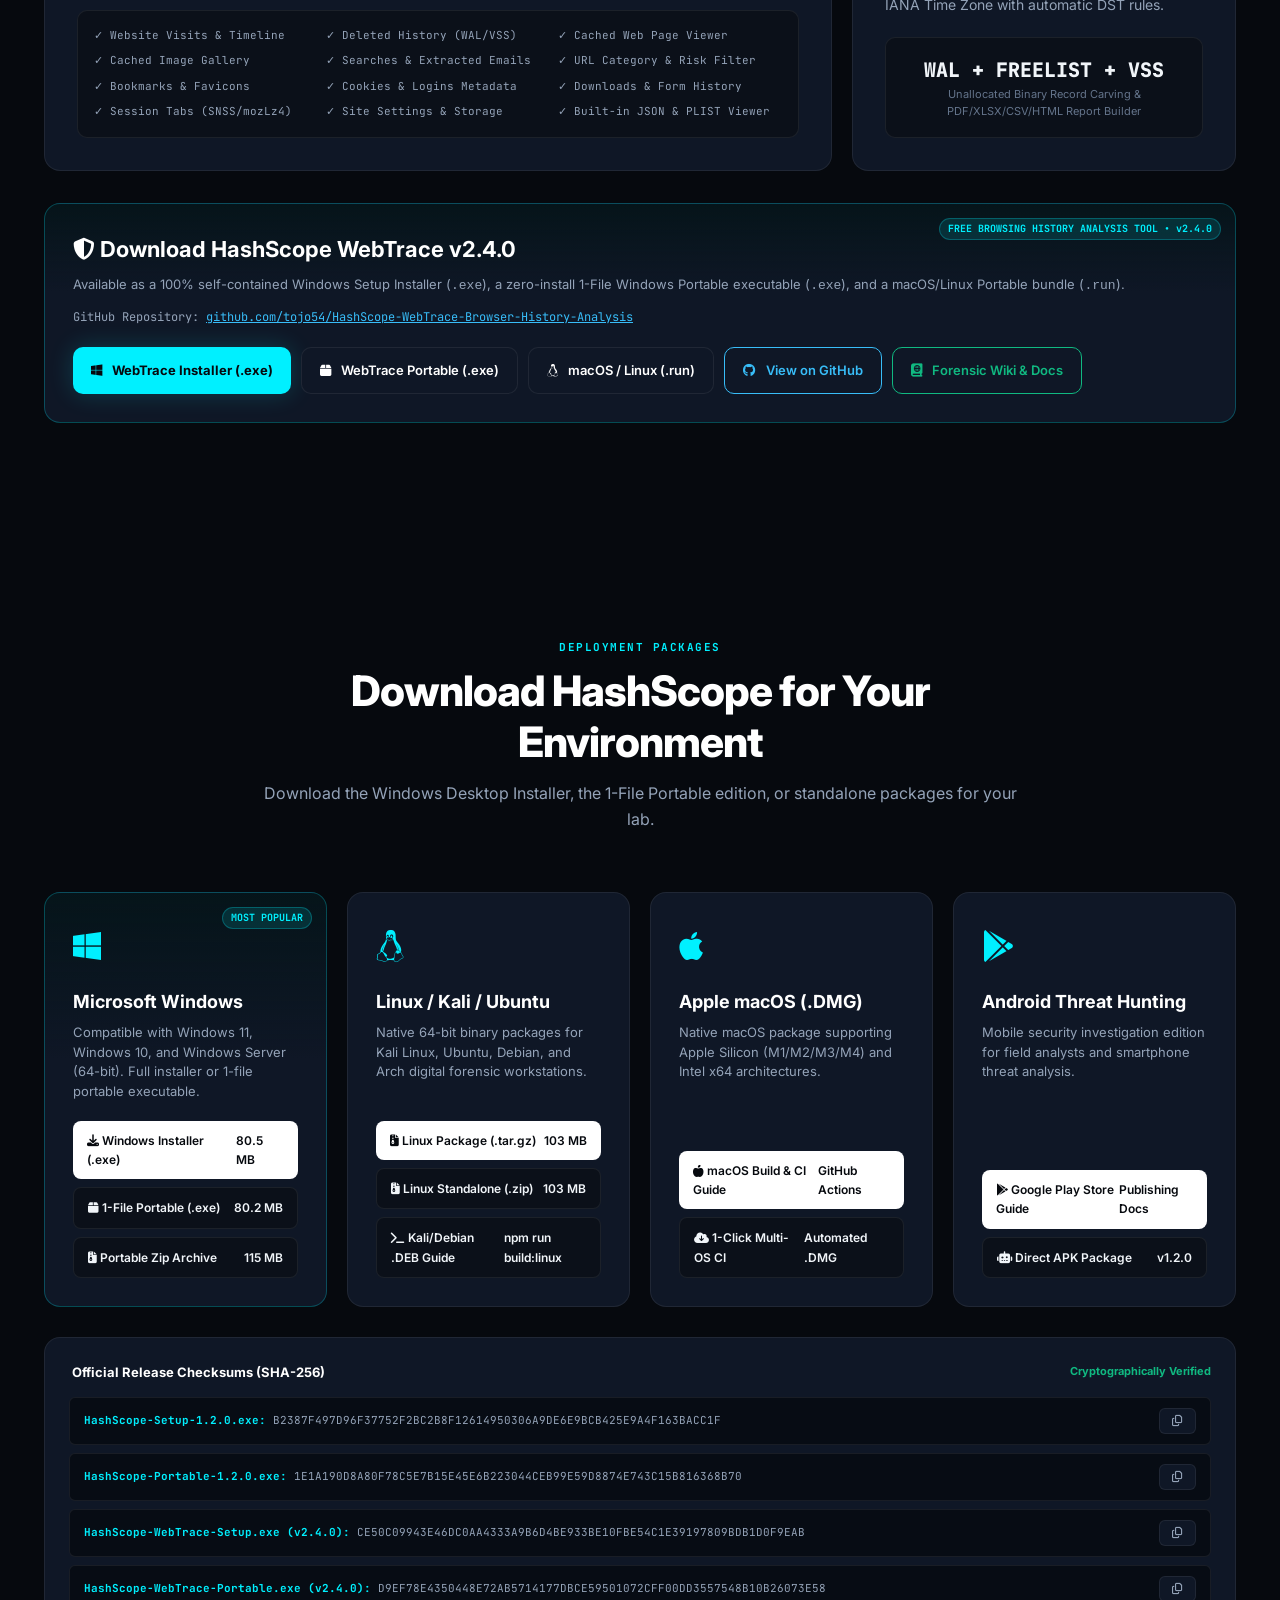
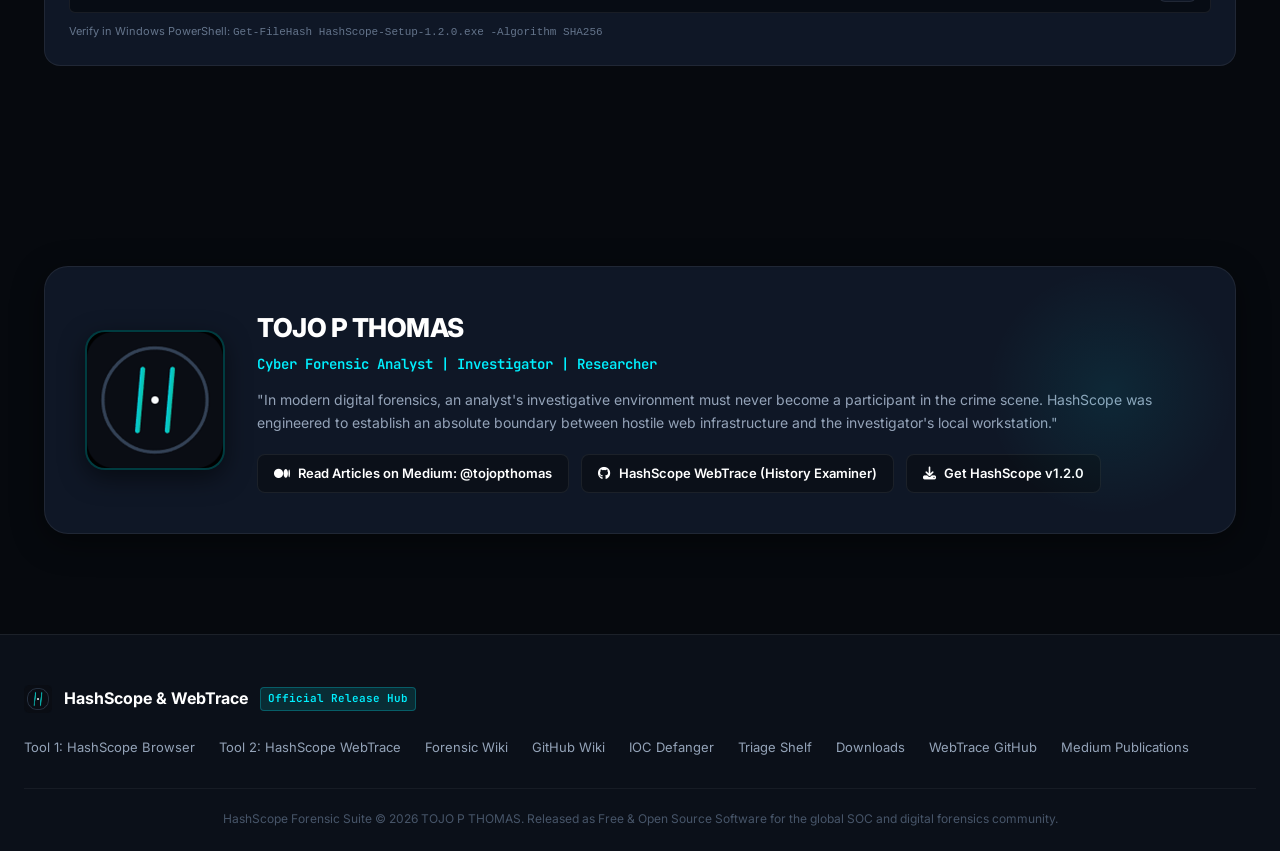
==== commit a3e48ebe: "Organize global navigation bar into clean Forensic Tools and Online Lab dropdowns with product sub-n" ====
--- a/index.html
+++ b/index.html
@@ -29,10 +29,10 @@
       </a>
 
       <nav class="nav-links">
-        <a href="index.html" style="color:#fff; font-weight:700;"><i class="fa-solid fa-house"></i> Home</a>
-
-        <!-- FORENSIC TOOLS DROPDOWN MENU -->
-        <div class="nav-dropdown" id="forensicToolsDropdown">
+        <a href="index.html" class="active-nav"><i class="fa-solid fa-house"></i> Home</a>
+
+        <!-- 1. FORENSIC TOOLS DROPDOWN -->
+        <div class="nav-dropdown">
           <button type="button" class="nav-dropdown-trigger" aria-expanded="false">
             <i class="fa-solid fa-toolbox"></i> Forensic Tools <i class="fa-solid fa-chevron-down" style="font-size:10px;"></i>
           </button>
@@ -43,7 +43,7 @@
               <div class="nav-dropdown-icon cyan"><i class="fa-solid fa-shield-halved"></i></div>
               <div class="nav-dropdown-info">
                 <div class="nav-dropdown-title">
-                  1. HashScope Browser <span class="nav-tool-badge">v1.2.0</span>
+                  01. HashScope Browser <span class="nav-tool-badge">v1.2.0</span>
                 </div>
                 <div class="nav-dropdown-desc">Zero-Trace, 10 MB RAM Per-Tab Isolated Threat Hunting &amp; OSINT Web Browser</div>
               </div>
@@ -53,7 +53,7 @@
               <div class="nav-dropdown-icon emerald"><i class="fa-solid fa-magnifying-glass-chart"></i></div>
               <div class="nav-dropdown-info">
                 <div class="nav-dropdown-title">
-                  2. HashScope WebTrace <span class="nav-tool-badge new">v2.4.0 NEW</span>
+                  02. HashScope WebTrace <span class="nav-tool-badge new">v2.4.0 NEW</span>
                 </div>
                 <div class="nav-dropdown-desc">Free Browsing History Analysis &amp; 14+ Artifact Examiner (Chrome, Firefox, Edge, Safari, IE, Tor)</div>
               </div>
@@ -65,7 +65,7 @@
               <div class="nav-dropdown-icon amber"><i class="fa-solid fa-hard-drive"></i></div>
               <div class="nav-dropdown-info">
                 <div class="nav-dropdown-title">
-                  3. HashScope DiskCarve <span class="nav-tool-badge roadmap">ROADMAP</span>
+                  03. HashScope DiskCarve <span class="nav-tool-badge roadmap">ROADMAP</span>
                 </div>
                 <div class="nav-dropdown-desc">Unallocated Cluster &amp; File Signature Forensic Recovery Engine</div>
               </div>
@@ -75,7 +75,7 @@
               <div class="nav-dropdown-icon purple"><i class="fa-solid fa-memory"></i></div>
               <div class="nav-dropdown-info">
                 <div class="nav-dropdown-title">
-                  4. HashScope MemTrace <span class="nav-tool-badge roadmap">ROADMAP</span>
+                  04. HashScope MemTrace <span class="nav-tool-badge roadmap">ROADMAP</span>
                 </div>
                 <div class="nav-dropdown-desc">Volatile RAM Dump &amp; Process Injection Triage Analyzer</div>
               </div>
@@ -89,12 +89,51 @@
           </div>
         </div>
 
-        <a href="#simulator">Simulator</a>
-        <a href="#sandbox">IOC Defanger</a>
-        <a href="#triage">Triage Shelf</a>
-        <a href="wiki.html" style="color:#10b981; font-weight:700;"><i class="fa-solid fa-book-atlas"></i> Forensic Wiki</a>
-        <a href="#download">Downloads</a>
-        <a href="#creator">Architect</a>
+        <!-- 2. ONLINE LAB & UTILITIES DROPDOWN -->
+        <div class="nav-dropdown">
+          <button type="button" class="nav-dropdown-trigger subtle-trigger" aria-expanded="false">
+            <i class="fa-solid fa-flask"></i> Online Lab <i class="fa-solid fa-chevron-down" style="font-size:10px;"></i>
+          </button>
+          <div class="nav-dropdown-menu" style="width:350px;">
+            <div class="nav-dropdown-header">Interactive Web Forensic Utilities</div>
+
+            <a href="#simulator" class="nav-dropdown-item">
+              <div class="nav-dropdown-icon purple"><i class="fa-solid fa-network-wired"></i></div>
+              <div class="nav-dropdown-info">
+                <div class="nav-dropdown-title">Live Multi-Route Browser Simulator</div>
+                <div class="nav-dropdown-desc">Test Tor (9050), WireGuard (1080), and Burp (8080) per-tab isolation</div>
+              </div>
+            </a>
+
+            <a href="#sandbox" class="nav-dropdown-item">
+              <div class="nav-dropdown-icon cyan"><i class="fa-solid fa-code"></i></div>
+              <div class="nav-dropdown-info">
+                <div class="nav-dropdown-title">IOC URL &amp; Email Defanger</div>
+                <div class="nav-dropdown-desc">Neutralize malicious links before sharing in SOC reports</div>
+              </div>
+            </a>
+
+            <a href="#triage" class="nav-dropdown-item">
+              <div class="nav-dropdown-icon emerald"><i class="fa-solid fa-terminal"></i></div>
+              <div class="nav-dropdown-info">
+                <div class="nav-dropdown-title">DFIR Incident Triage Shelf</div>
+                <div class="nav-dropdown-desc">Curated Windows, Linux, and Event ID (4625/4688/1102) commands</div>
+              </div>
+            </a>
+
+            <a href="#comparison" class="nav-dropdown-item">
+              <div class="nav-dropdown-icon amber"><i class="fa-solid fa-scale-balanced"></i></div>
+              <div class="nav-dropdown-info">
+                <div class="nav-dropdown-title">Forensic Browser Benchmark</div>
+                <div class="nav-dropdown-desc">Standard Chrome/Edge vs. Incognito vs. HashScope</div>
+              </div>
+            </a>
+          </div>
+        </div>
+
+        <a href="wiki.html"><i class="fa-solid fa-book-atlas"></i> Wiki &amp; Docs</a>
+        <a href="#download"><i class="fa-solid fa-download"></i> Downloads</a>
+        <a href="#creator"><i class="fa-solid fa-user-shield"></i> Architect</a>
       </nav>
 
       <div class="nav-actions">
@@ -856,15 +895,21 @@
 
   <!-- ================= INTERACTIVE SCRIPT ================= -->
   <script>
-    // Forensic Tools Dropdown Toggle
-    const dd = document.getElementById('forensicToolsDropdown');
-    if (dd) {
-      dd.querySelector('.nav-dropdown-trigger').addEventListener('click', (e) => {
-        e.stopPropagation();
-        dd.classList.toggle('open');
-      });
-      document.addEventListener('click', () => dd.classList.remove('open'));
-    }
+    // Forensic Tools & Online Lab Dropdown Toggle
+    document.querySelectorAll('.nav-dropdown').forEach(drop => {
+      const btn = drop.querySelector('.nav-dropdown-trigger');
+      if (btn) {
+        btn.addEventListener('click', (e) => {
+          e.stopPropagation();
+          const wasOpen = drop.classList.contains('open');
+          document.querySelectorAll('.nav-dropdown').forEach(d => d.classList.remove('open'));
+          if (!wasOpen) drop.classList.add('open');
+        });
+      }
+    });
+    document.addEventListener('click', () => {
+      document.querySelectorAll('.nav-dropdown').forEach(d => d.classList.remove('open'));
+    });
 
     // 1. Live Interactive Browser Simulator Logic
     const tabData = {
--- a/style.css
+++ b/style.css
@@ -164,18 +164,32 @@
 .nav-links {
   display: flex;
   align-items: center;
-  gap: 28px;
-}
-
-.nav-links a {
-  font-size: 13px;
-  font-weight: 500;
-  color: var(--text-secondary);
-  transition: color 0.15s ease;
-}
-
-.nav-links a:hover {
+  gap: 6px;
+}
+
+.nav-links > a {
+  display: inline-flex;
+  align-items: center;
+  gap: 7px;
+  font-size: 13.5px;
+  font-weight: 600;
+  color: var(--text-secondary);
+  padding: 8px 14px;
+  border-radius: 8px;
+  border: 1px solid transparent;
+  transition: all 0.18s ease;
+  white-space: nowrap;
+}
+
+.nav-links > a:hover {
   color: #ffffff;
+  background: rgba(255, 255, 255, 0.05);
+}
+
+.nav-links > a.active-nav {
+  color: #ffffff;
+  background: rgba(0, 240, 255, 0.08);
+  border-color: rgba(0, 240, 255, 0.22);
 }
 
 .nav-actions {
@@ -1252,42 +1266,110 @@
   display: inline-flex;
   align-items: center;
   gap: 7px;
-  font-size: 13px;
-  font-weight: 700;
-  color: var(--cyan) !important;
+  font-family: var(--font-sans);
+  font-size: 13.5px;
+  font-weight: 600;
+  color: var(--text-main);
   background: rgba(0, 240, 255, 0.08);
-  border: 1px solid rgba(0, 240, 255, 0.28);
-  padding: 7px 14px;
+  border: 1px solid rgba(0, 240, 255, 0.25);
+  padding: 8px 14px;
   border-radius: 8px;
   cursor: pointer;
-  transition: all 0.2s ease;
+  transition: all 0.18s ease;
+  white-space: nowrap;
+}
+
+.nav-dropdown-trigger.subtle-trigger {
+  background: transparent;
+  border-color: transparent;
+  color: var(--text-secondary);
 }
 
 .nav-dropdown-trigger:hover,
 .nav-dropdown.open .nav-dropdown-trigger {
-  background: rgba(0, 240, 255, 0.16);
+  background: rgba(0, 240, 255, 0.15);
   border-color: var(--cyan);
   color: #ffffff !important;
-  box-shadow: 0 0 18px rgba(0, 240, 255, 0.2);
+  box-shadow: 0 0 16px rgba(0, 240, 255, 0.18);
 }
 
 .nav-dropdown-menu {
   position: absolute;
   top: calc(100% + 10px);
   left: 0;
-  width: 390px;
-  background: rgba(11, 16, 25, 0.97);
+  width: 400px;
+  background: rgba(11, 16, 25, 0.98);
   backdrop-filter: blur(20px);
   -webkit-backdrop-filter: blur(20px);
   border: 1px solid rgba(0, 240, 255, 0.3);
   border-radius: 14px;
   padding: 10px;
-  box-shadow: 0 20px 50px rgba(0, 0, 0, 0.75), 0 0 25px rgba(0, 240, 255, 0.12);
+  box-shadow: 0 20px 50px rgba(0, 0, 0, 0.8), 0 0 25px rgba(0, 240, 255, 0.12);
   opacity: 0;
   visibility: hidden;
-  transform: translateY(8px);
+  transform: translateY(6px);
   transition: all 0.18s ease;
   z-index: 2000;
+}
+
+.nav-dropdown-menu::before {
+  content: '';
+  position: absolute;
+  top: -14px;
+  left: 0;
+  right: 0;
+  height: 14px;
+}
+
+/* Product Page Sub-Navigation Bar */
+.product-subnav {
+  position: sticky;
+  top: 70px;
+  z-index: 950;
+  background: rgba(11, 16, 25, 0.92);
+  backdrop-filter: blur(12px);
+  border-bottom: 1px solid rgba(255, 255, 255, 0.06);
+}
+
+.product-subnav-inner {
+  max-width: 1240px;
+  margin: 0 auto;
+  padding: 8px 24px;
+  display: flex;
+  align-items: center;
+  justify-content: space-between;
+  flex-wrap: wrap;
+  gap: 12px;
+}
+
+.product-subnav-title {
+  display: flex;
+  align-items: center;
+  gap: 10px;
+  font-size: 12.5px;
+  font-weight: 700;
+  color: #ffffff;
+}
+
+.product-subnav-links {
+  display: flex;
+  align-items: center;
+  gap: 6px;
+  flex-wrap: wrap;
+}
+
+.product-subnav-links a {
+  font-size: 12px;
+  font-weight: 500;
+  color: var(--text-secondary);
+  padding: 5px 11px;
+  border-radius: 6px;
+  transition: all 0.15s ease;
+}
+
+.product-subnav-links a:hover {
+  color: #ffffff;
+  background: rgba(255, 255, 255, 0.06);
 }
 
 .nav-dropdown:hover .nav-dropdown-menu,
